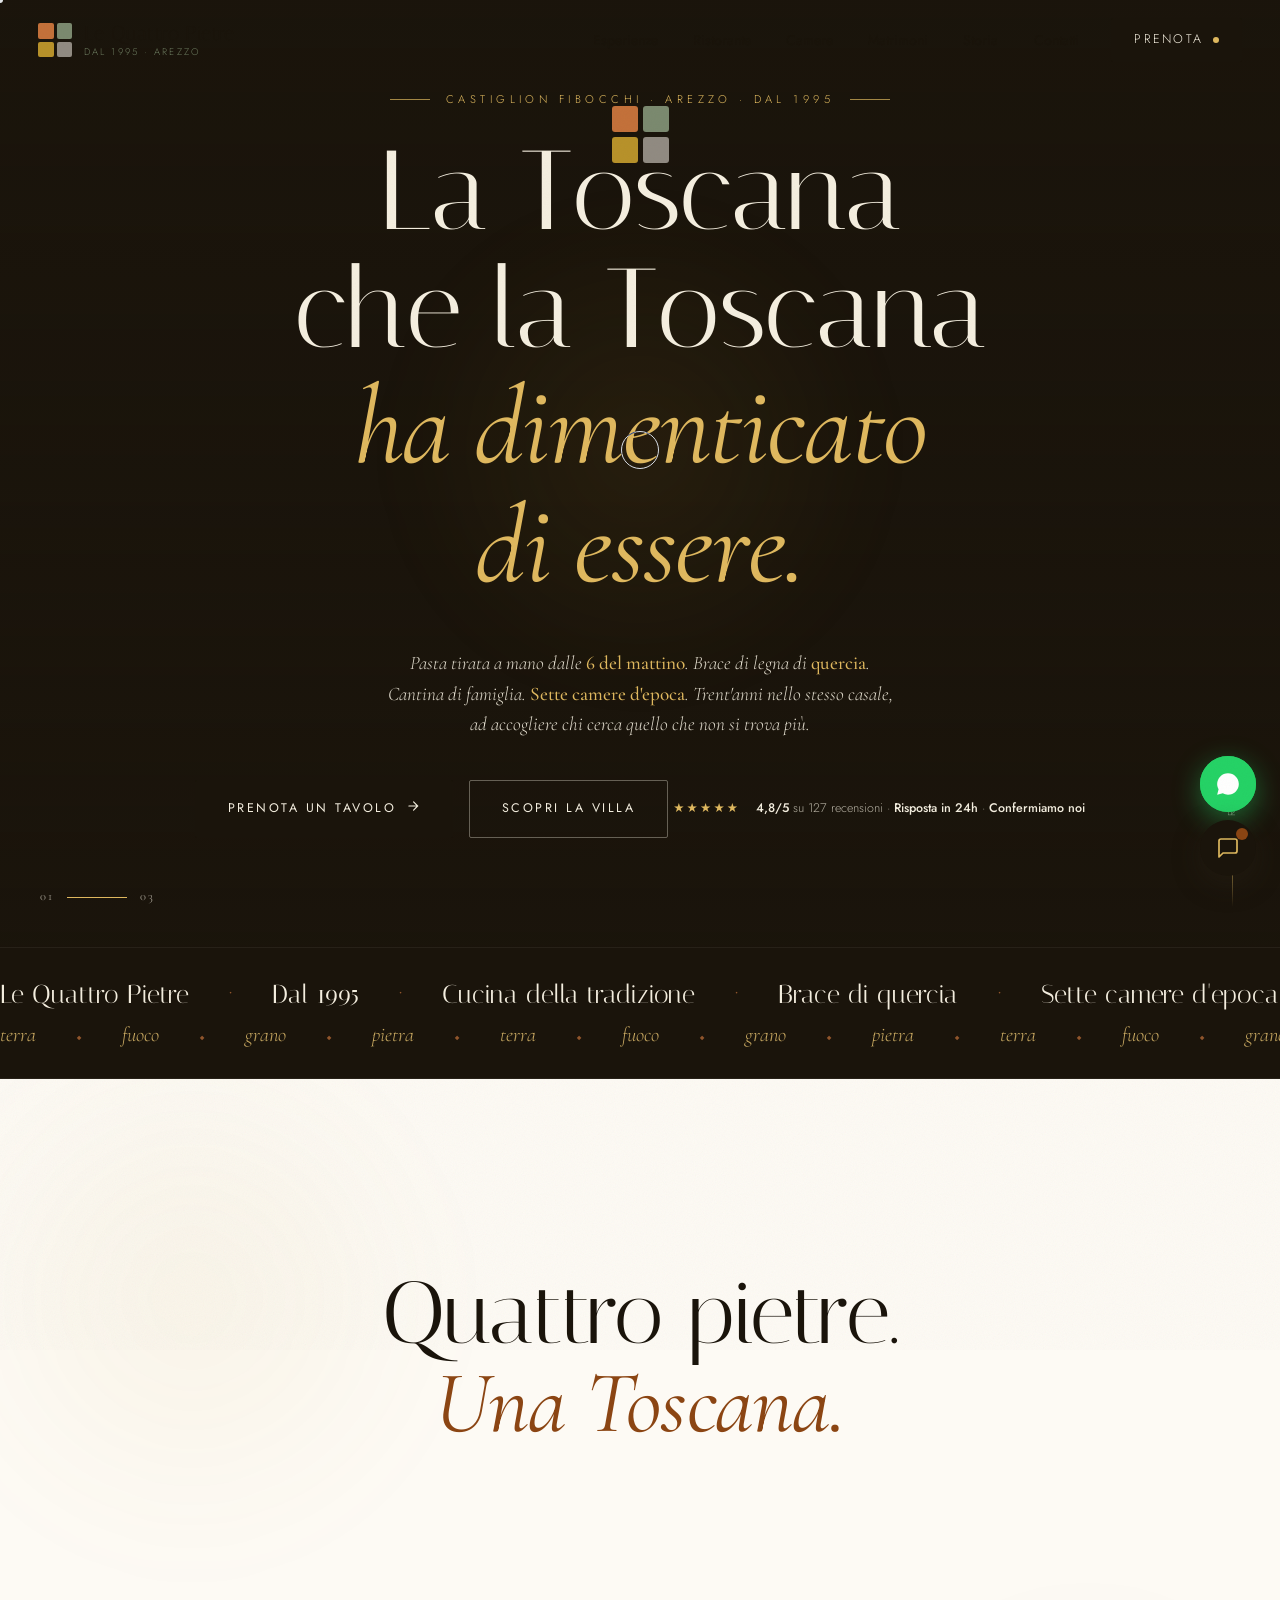
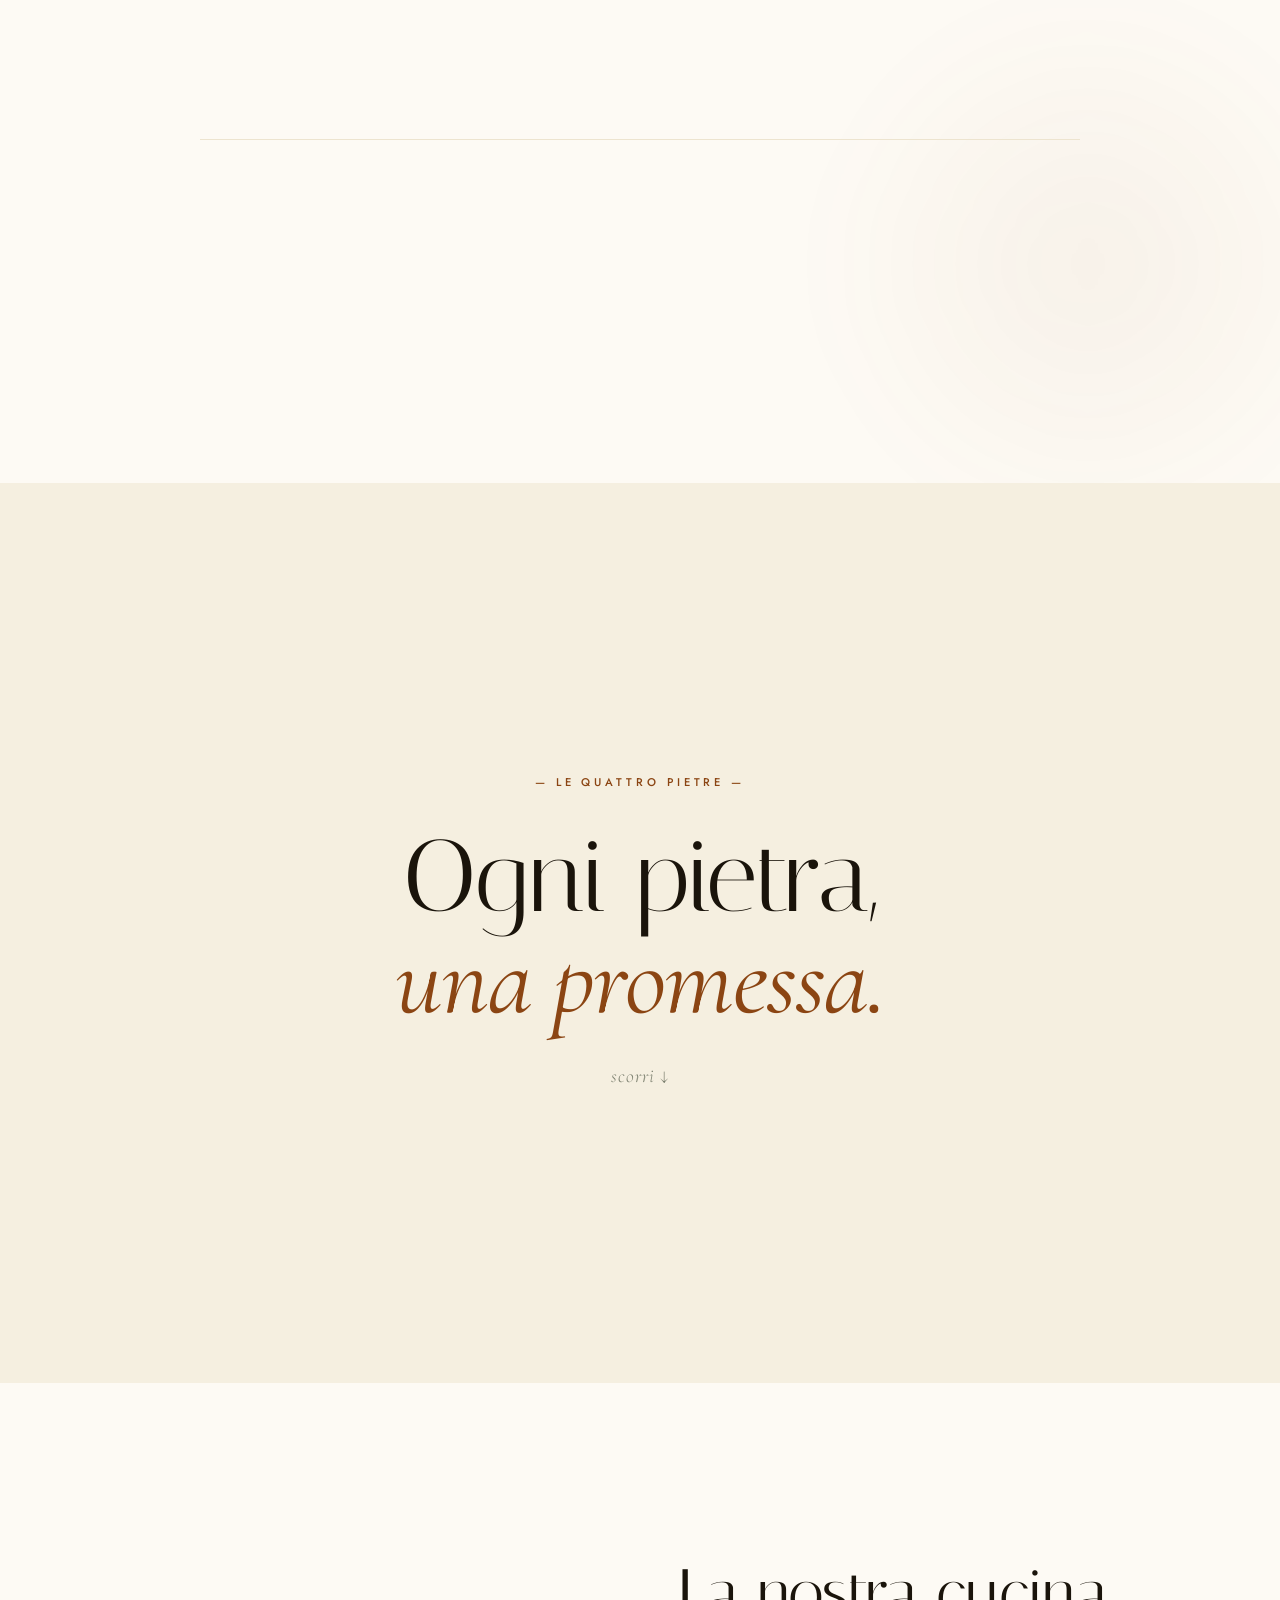
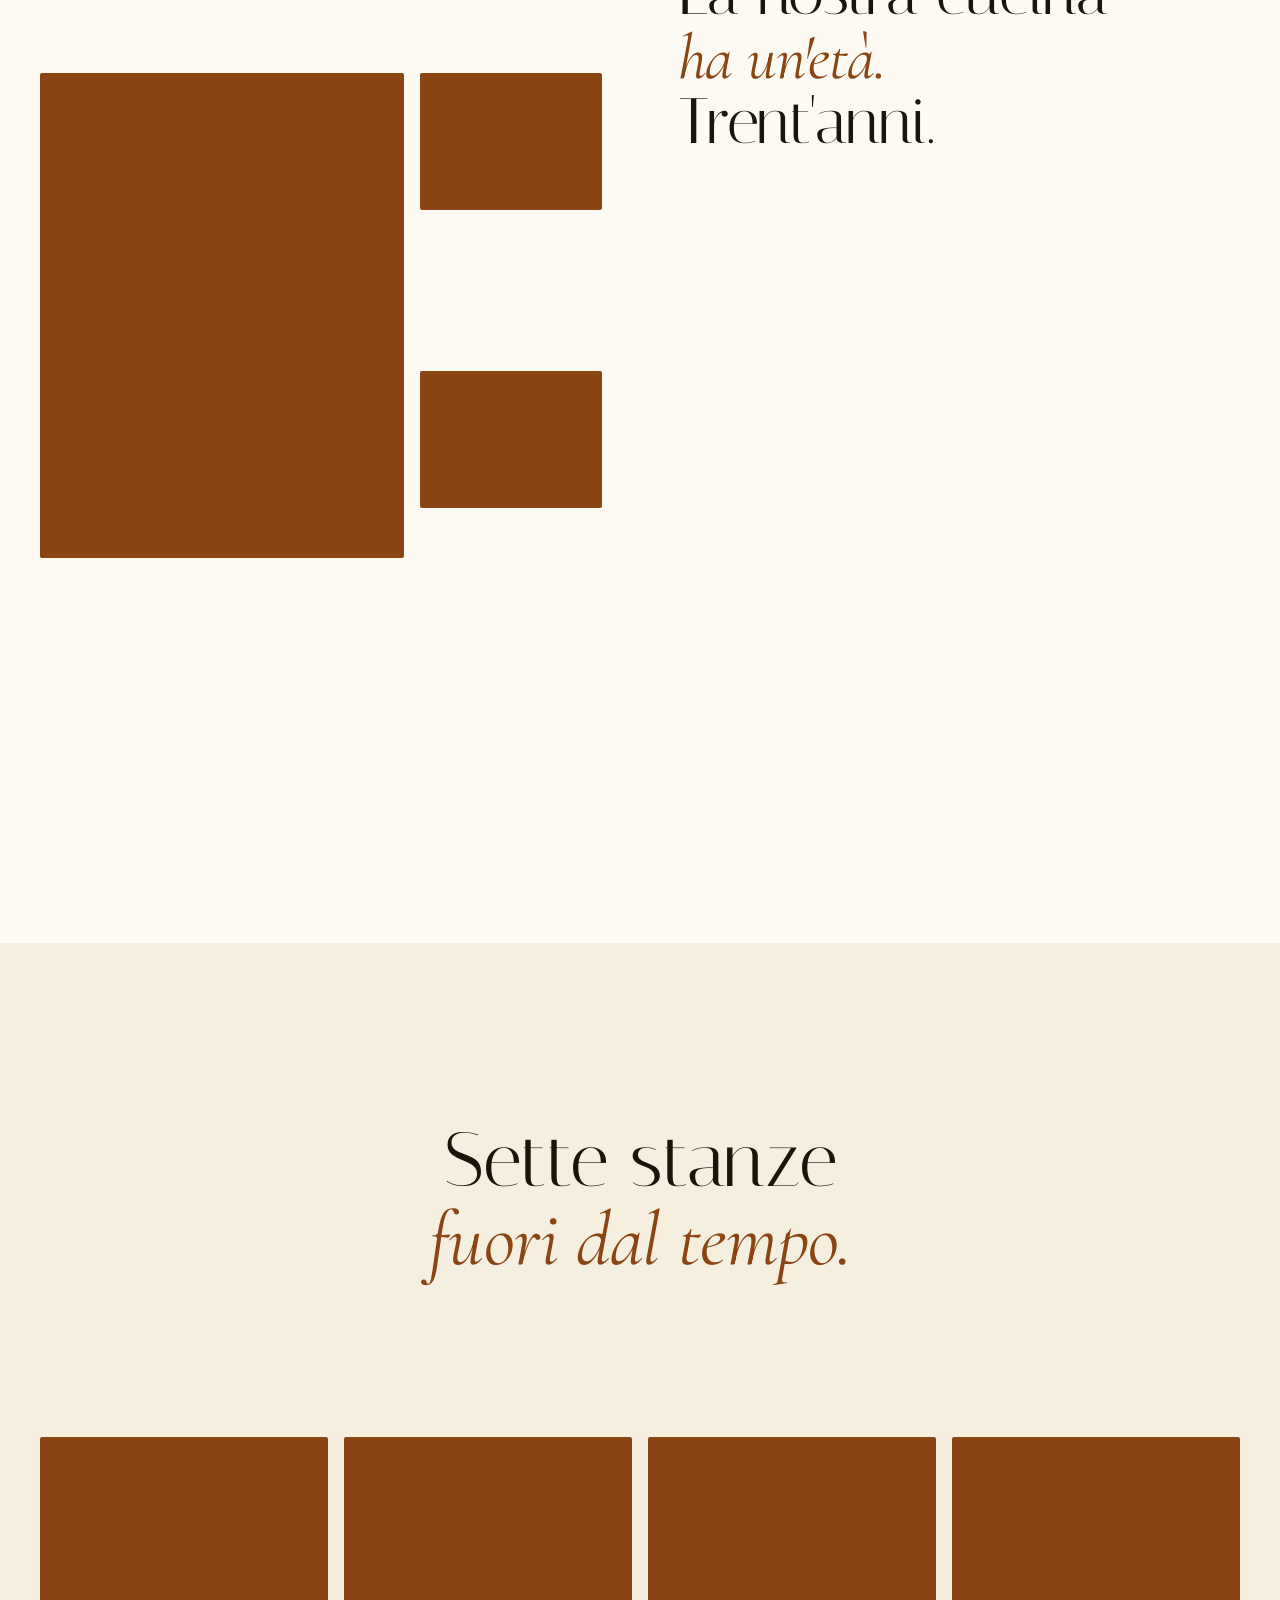
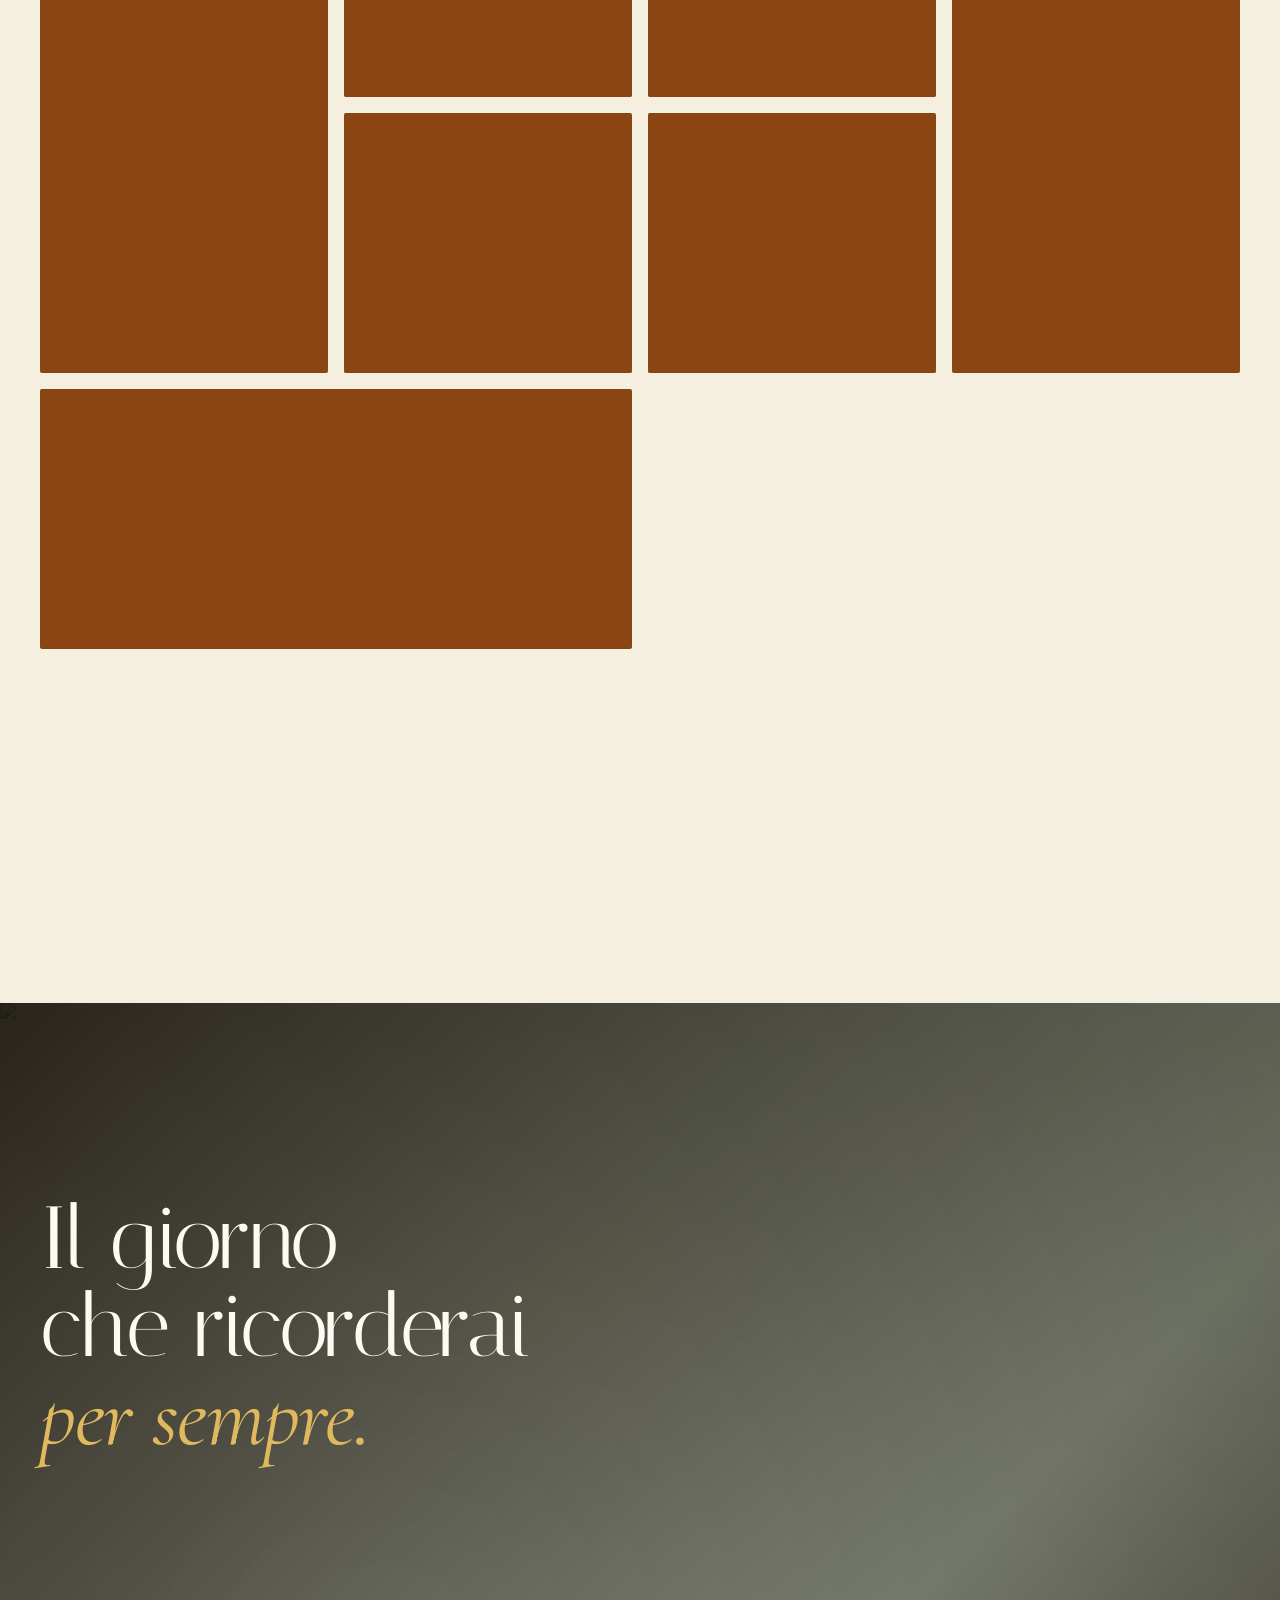
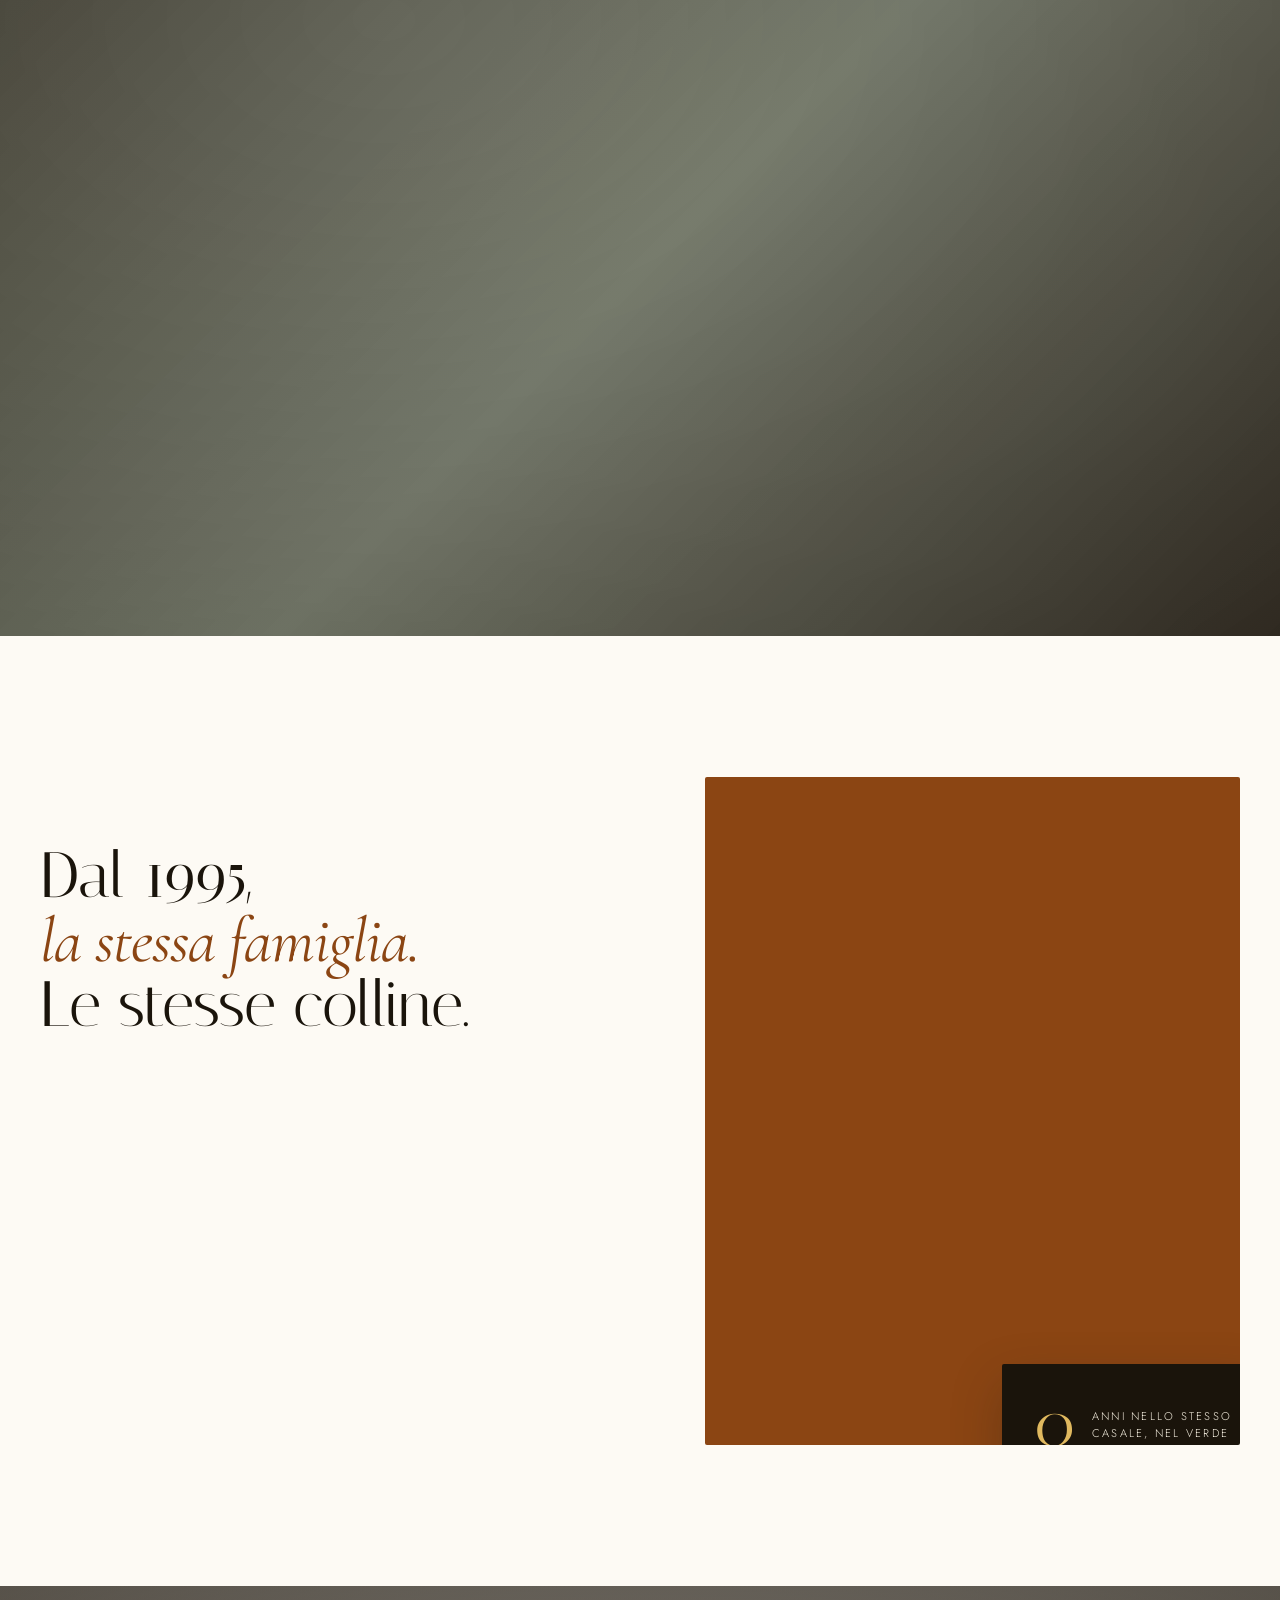
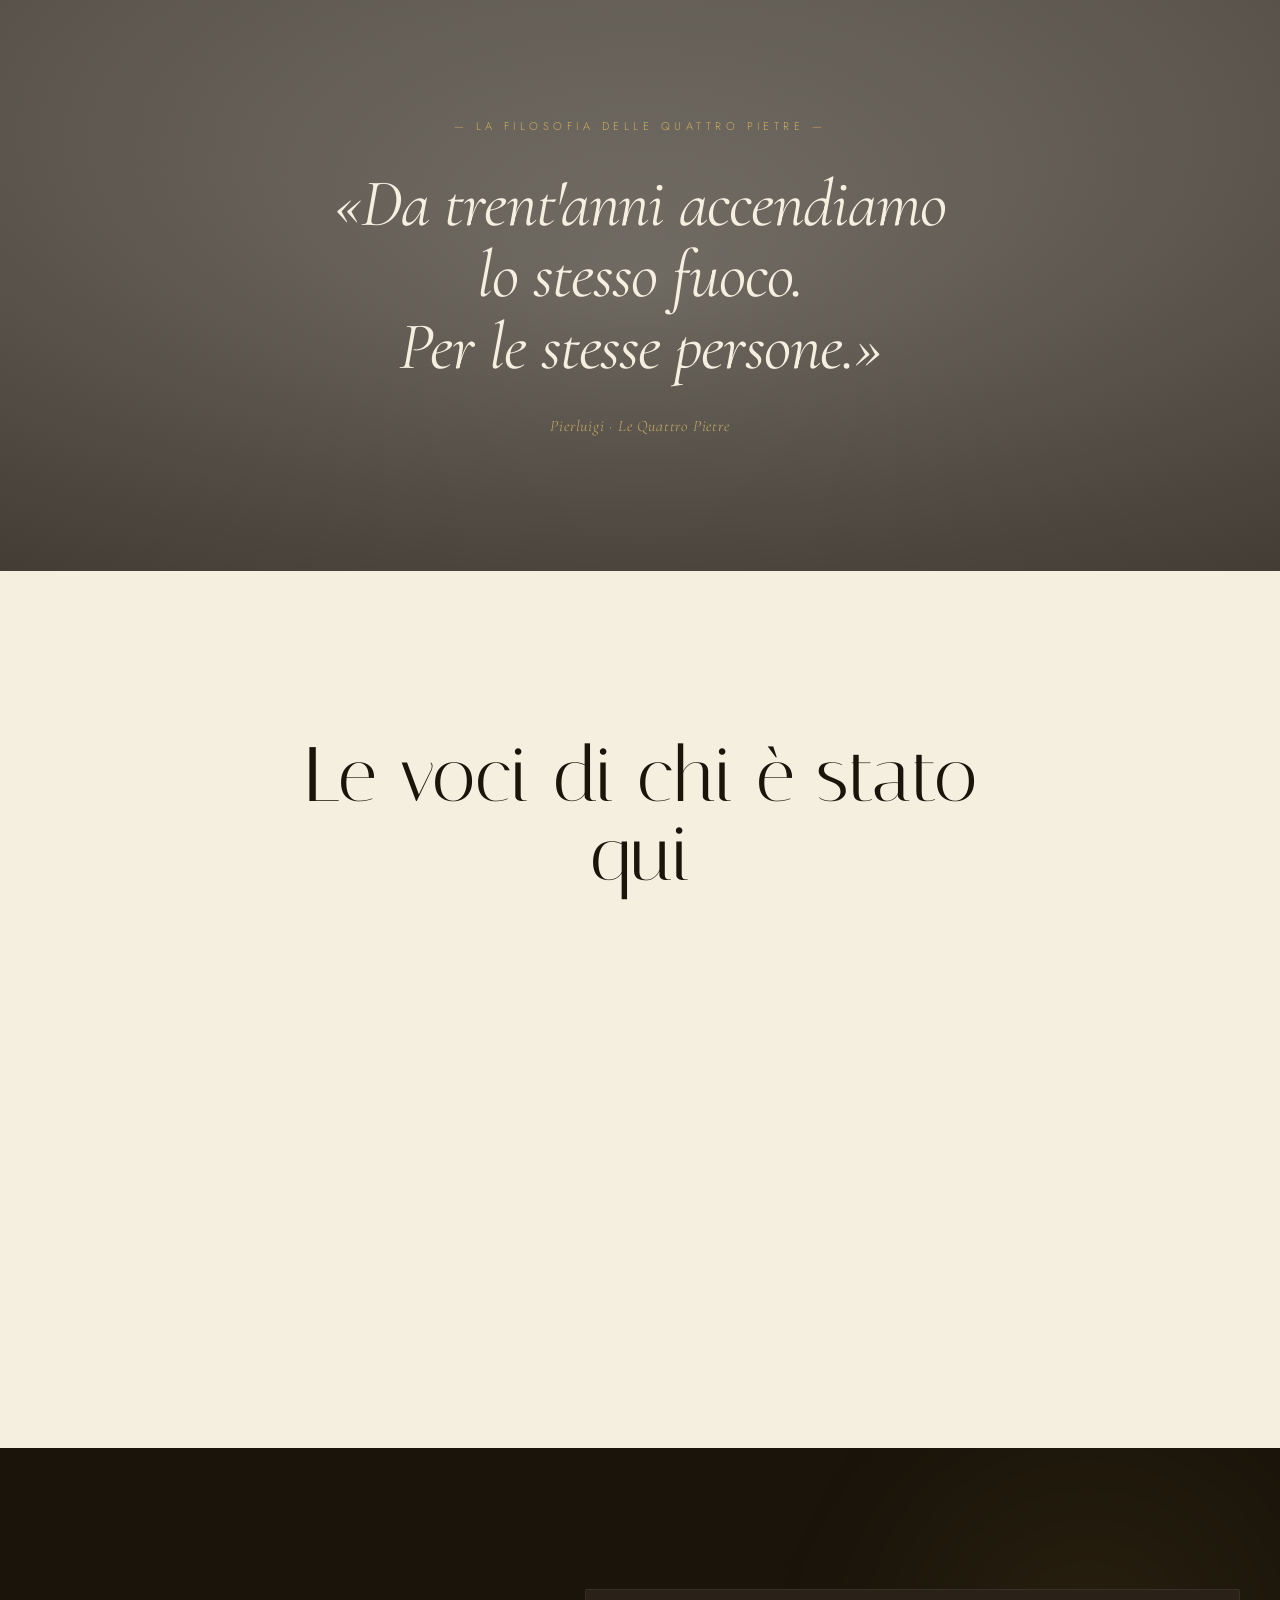
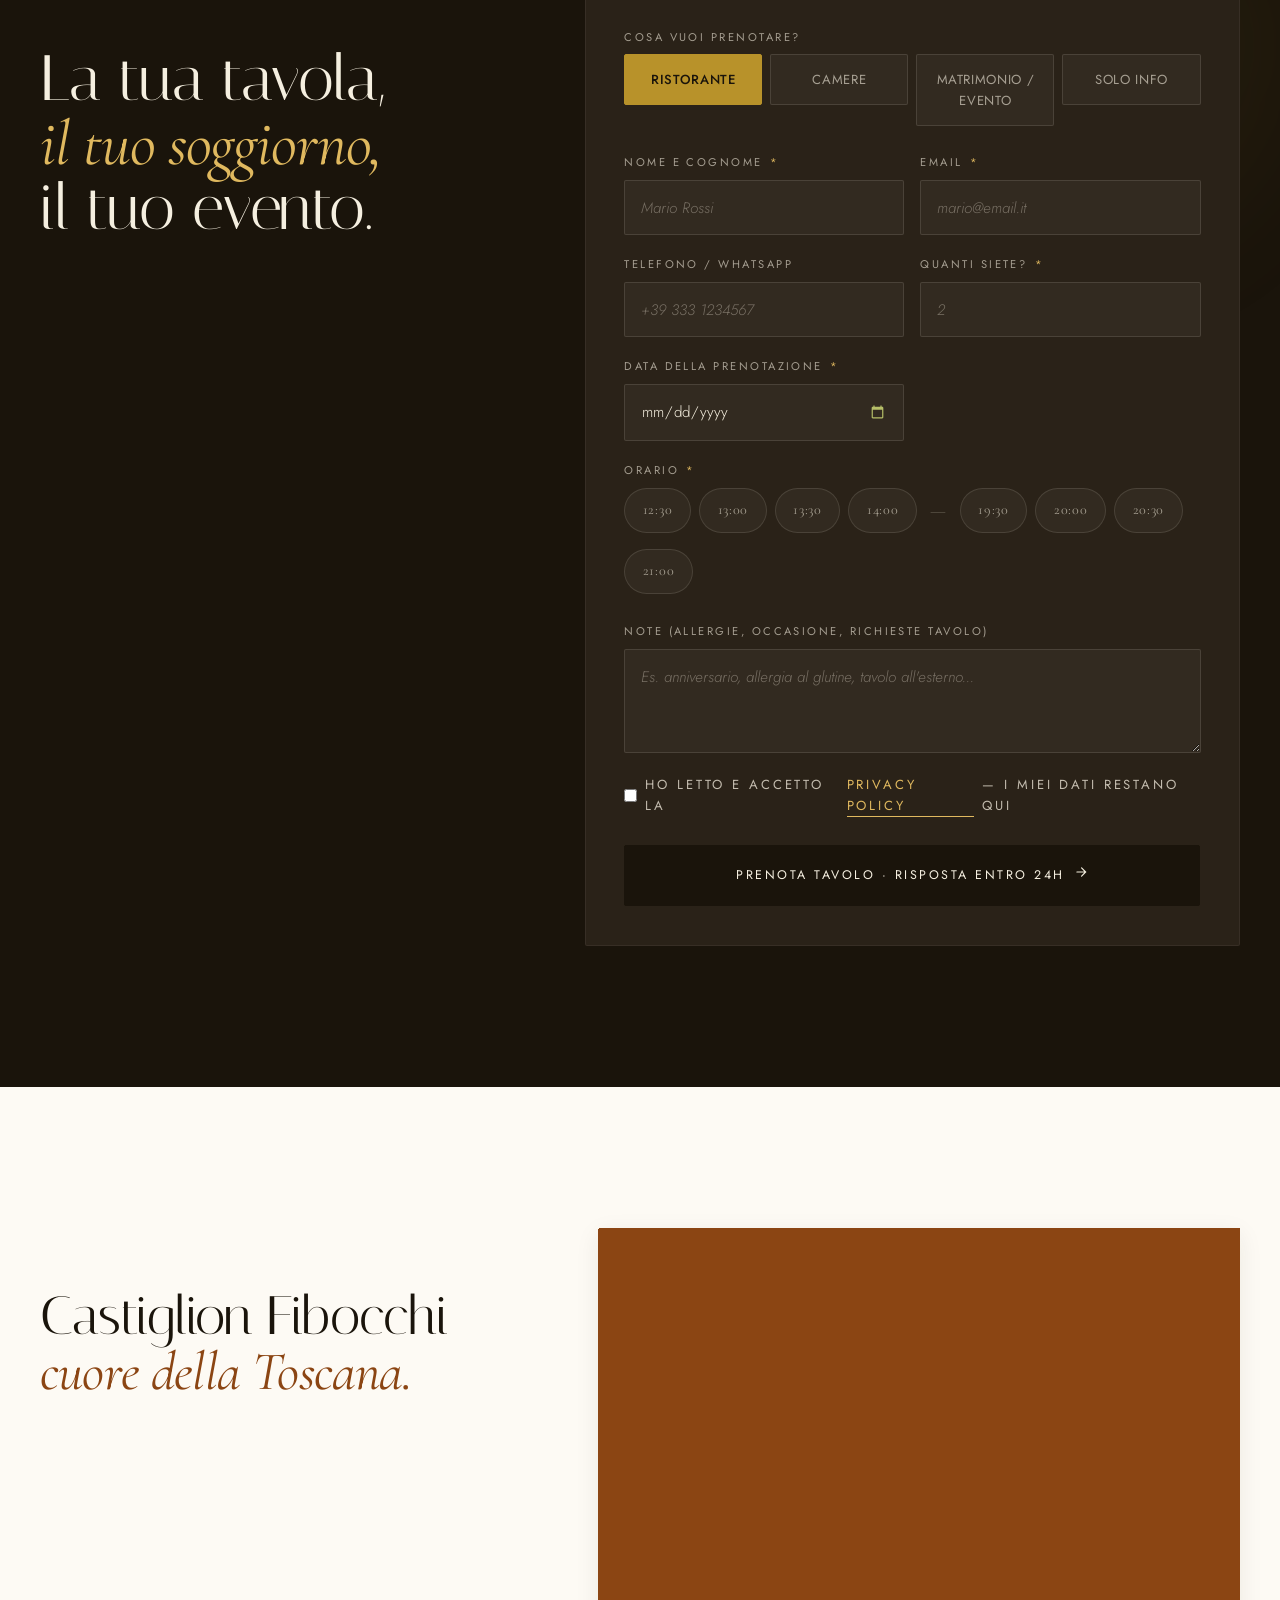
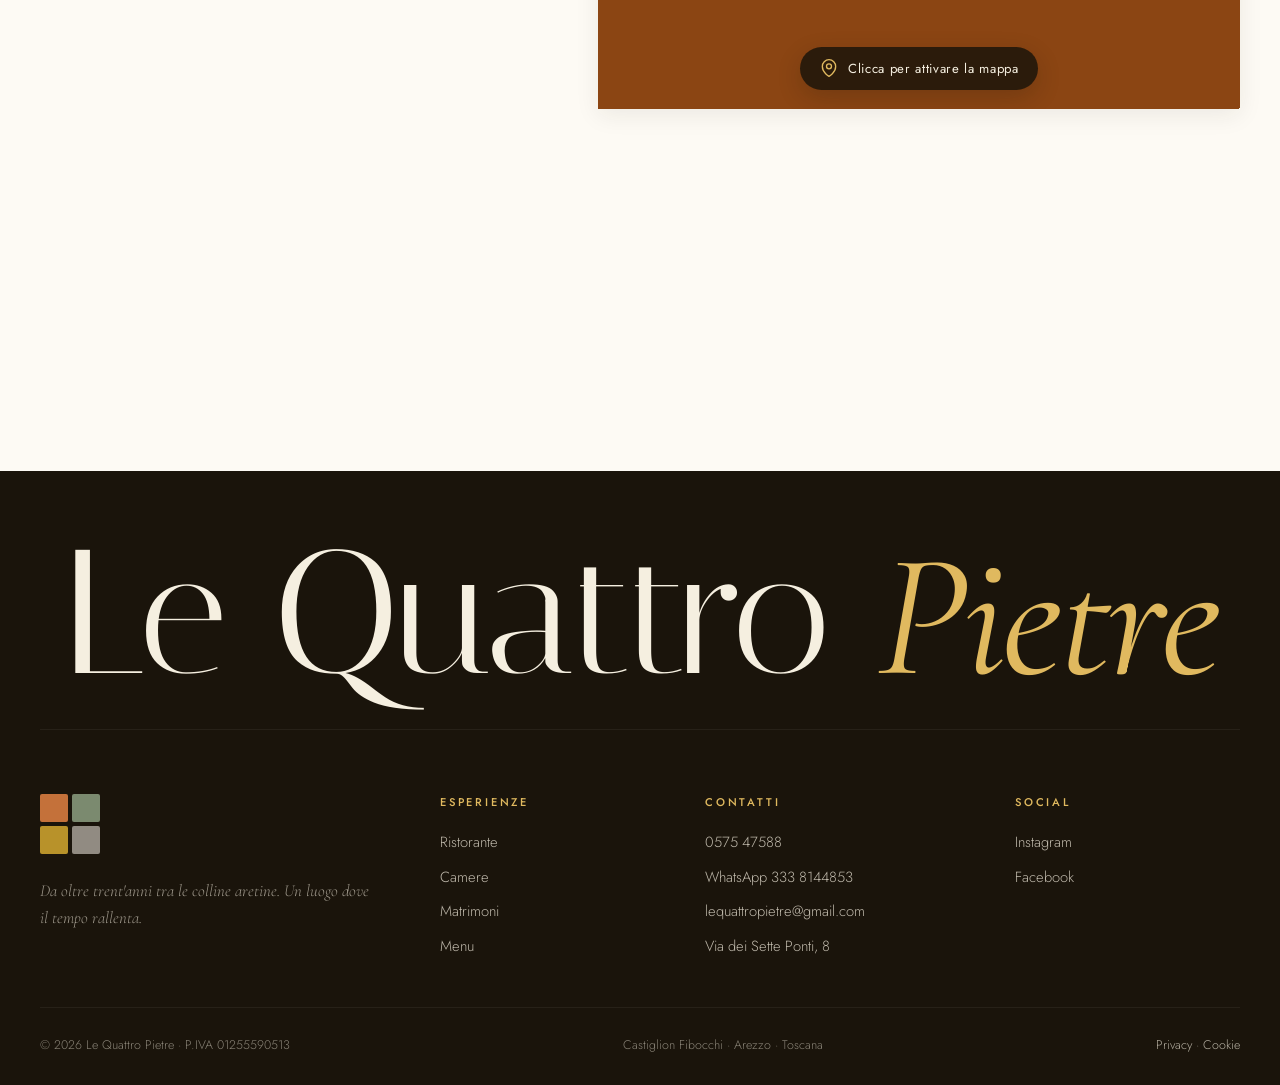
==== index.html @ b681f1c7 "fix(mobile): rework completo iPhone — wow factor + zero overflow PROBLEMI RISOLTI: - Tutti i font-si" ====
<!DOCTYPE html>
<html lang="it">
<head>
  <meta charset="UTF-8">
  <meta name="viewport" content="width=device-width, initial-scale=1.0, viewport-fit=cover">
  <meta name="theme-color" content="#1A140B">
  <meta name="apple-mobile-web-app-capable" content="yes">
  <meta name="apple-mobile-web-app-status-bar-style" content="black-translucent">

  <title>Le Quattro Pietre · La Toscana che la Toscana ha dimenticato di essere · Castiglion Fibocchi, Arezzo</title>
  <meta name="description" content="Pasta tirata a mano dalle 6 del mattino. Brace di legna di quercia. Cantina di famiglia. Sette camere d'epoca. Trent'anni nello stesso posto. Prenota il tuo tavolo, soggiorno o evento.">
  <meta name="keywords" content="ristorante toscana arezzo, agriturismo castiglion fibocchi, matrimoni toscana villa, cucina toscana autentica, scottiglia, chianina alla brace, le quattro pietre">
  <link rel="canonical" href="https://www.lequattropietre.it/">

  <meta property="og:type" content="restaurant">
  <meta property="og:title" content="Le Quattro Pietre — La Toscana vera, da 30 anni">
  <meta property="og:description" content="Ristorante, agriturismo e location matrimoni nelle colline di Arezzo. Cucina toscana lenta, sette camere d'epoca, eventi su misura.">
  <meta property="og:locale" content="it_IT">
  <meta property="og:url" content="https://www.lequattropietre.it/">

  <script type="application/ld+json">
  {
    "@context": "https://schema.org",
    "@type": "Restaurant",
    "name": "Le Quattro Pietre",
    "image": "https://www.lequattropietre.it/og.jpg",
    "address": {"@type":"PostalAddress","streetAddress":"Via Provinciale dei Sette Ponti, 8","addressLocality":"Castiglion Fibocchi","addressRegion":"AR","postalCode":"52029","addressCountry":"IT"},
    "telephone": "+39 0575 47588",
    "servesCuisine": "Toscana",
    "priceRange": "€€",
    "aggregateRating": {"@type":"AggregateRating","ratingValue":"4.8","reviewCount":"127"}
  }
  </script>

  <link rel="preconnect" href="https://fonts.googleapis.com">
  <link rel="preconnect" href="https://fonts.gstatic.com" crossorigin>
  <link href="https://fonts.googleapis.com/css2?family=Cormorant+Garamond:ital,wght@0,300;0,400;0,500;0,600;0,700;1,300;1,400;1,500&family=Italiana&family=Jost:wght@300;400;500;600&display=swap" rel="stylesheet">

  <link rel="stylesheet" href="style.css">

  <script src="https://cdn.jsdelivr.net/npm/gsap@3.12.5/dist/gsap.min.js"></script>
  <script src="https://cdn.jsdelivr.net/npm/gsap@3.12.5/dist/ScrollTrigger.min.js"></script>
  <script src="https://cdn.jsdelivr.net/npm/lenis@1.1.13/dist/lenis.min.js"></script>
</head>
<body>

  <!-- ═══════════════════════════════════════
       GRAIN NOISE + FLOATING LEAVES
       ═══════════════════════════════════════ -->
  <div class="grain" aria-hidden="true"></div>
  <div class="leaves" aria-hidden="true">
    <span class="leaf leaf-1"></span>
    <span class="leaf leaf-2"></span>
    <span class="leaf leaf-3"></span>
    <span class="leaf leaf-4"></span>
    <span class="leaf leaf-5"></span>
    <span class="leaf leaf-6"></span>
  </div>

  <!-- ═══════════════════════════════════════
       PRELOADER
       ═══════════════════════════════════════ -->
  <div id="preloader" class="preloader">
    <div class="pl-stage">
      <div class="pl-stones">
        <div class="pl-stone pl-stone-1"></div>
        <div class="pl-stone pl-stone-2"></div>
        <div class="pl-stone pl-stone-3"></div>
        <div class="pl-stone pl-stone-4"></div>
      </div>
      <div class="pl-text">
        <span class="pl-word">Le&nbsp;Quattro&nbsp;Pietre</span>
        <span class="pl-sub">Castiglion&nbsp;Fibocchi · Dal&nbsp;1995</span>
      </div>
      <div class="pl-counter"><span id="plCount">0</span><span class="pl-pct">%</span></div>
    </div>
    <div class="pl-curtain"></div>
  </div>

  <div class="cursor-dot" aria-hidden="true"></div>
  <div class="cursor-ring" aria-hidden="true"></div>
  <div class="scroll-progress" aria-hidden="true"></div>

  <!-- ═══════════════════════════════════════
       NAVBAR
       ═══════════════════════════════════════ -->
  <header class="nav" id="nav">
    <a href="#hero" class="nav-brand magnetic" aria-label="Le Quattro Pietre — home">
      <div class="brand-mark">
        <span></span><span></span><span></span><span></span>
      </div>
      <div class="brand-text">
        <span class="brand-name">Le Quattro Pietre</span>
        <span class="brand-sub">Dal 1995 · Arezzo</span>
      </div>
    </a>

    <nav class="nav-links" aria-label="Navigazione principale">
      <a href="#esperienze" data-nav-link>Esperienze</a>
      <a href="#ristorante" data-nav-link>Ristorante</a>
      <a href="#camere" data-nav-link>Camere</a>
      <a href="#eventi" data-nav-link>Matrimoni</a>
      <a href="#storia" data-nav-link>Storia</a>
      <a href="#contatti" data-nav-link>Contatti</a>
    </nav>

    <a href="#prenota" class="nav-cta magnetic">
      <span>Prenota</span>
      <em class="dot"></em>
    </a>

    <button class="nav-toggle" aria-label="Apri menu" aria-expanded="false">
      <span></span><span></span><span></span>
    </button>
  </header>

  <div class="mobile-drawer" id="mobileDrawer" aria-hidden="true">
    <a href="#esperienze">Esperienze</a>
    <a href="#ristorante">Ristorante</a>
    <a href="#camere">Camere</a>
    <a href="#eventi">Matrimoni</a>
    <a href="#storia">Storia</a>
    <a href="#contatti">Contatti</a>
    <a href="#prenota" class="drawer-cta">Prenota la tua esperienza</a>
  </div>

  <main>

  <!-- ═══════════════════════════════════════
       HERO — copy persuasivo (BIG IDEA + Meccanismo Unico)
       ═══════════════════════════════════════ -->
  <section id="hero" class="hero">
    <div class="hero-slides">
      <div class="hero-slide active">
        <img src="assets/photos/villa-facciata.jpg"
             onerror="this.onerror=null;this.src='https://images.unsplash.com/photo-1601758174039-bc12d96f7be1?w=1920&q=85'"
             alt="Facciata della villa Le Quattro Pietre" loading="eager">
      </div>
      <div class="hero-slide">
        <img src="assets/photos/villa-retro.jpg"
             onerror="this.onerror=null;this.src='https://images.unsplash.com/photo-1499678329028-101435549a4e?w=1920&q=85'"
             alt="Retro della villa con vasi terracotta" loading="lazy">
      </div>
      <div class="hero-slide">
        <img src="assets/photos/piscina-notte.jpg"
             onerror="this.onerror=null;this.src='https://images.unsplash.com/photo-1551734423-5a98ed79ca8d?w=1920&q=85'"
             alt="Piscina sotto il gazebo di notte" loading="lazy">
      </div>
      <div class="hero-veil"></div>
      <div class="hero-vignette"></div>
    </div>

    <div class="hero-mark">
      <div class="hero-stone-logo">
        <div></div><div></div><div></div><div></div>
      </div>
    </div>

    <div class="hero-content">
      <p class="hero-eyebrow" data-fade>
        <span class="line-left"></span>
        Castiglion Fibocchi · Arezzo · Dal 1995
        <span class="line-right"></span>
      </p>

      <h1 class="hero-title" data-split>
        <span class="line">La&nbsp;Toscana</span>
        <span class="line">che&nbsp;la&nbsp;Toscana</span>
        <span class="line italic">ha&nbsp;dimenticato</span>
        <span class="line italic">di&nbsp;essere.</span>
      </h1>

      <p class="hero-sub" data-fade>
        Pasta tirata a mano dalle <strong>6 del mattino</strong>. Brace di legna di <strong>quercia</strong>.<br>
        Cantina di famiglia. <strong>Sette camere d'epoca</strong>. Trent'anni nello stesso casale,<br>
        ad accogliere chi cerca quello che non si trova più.
      </p>

      <div class="hero-ctas" data-fade>
        <a href="#prenota" class="btn btn-primary magnetic">
          <span class="btn-label">Prenota un tavolo</span>
          <span class="btn-arrow">
            <svg width="14" height="14" viewBox="0 0 24 24" fill="none" stroke="currentColor" stroke-width="2" stroke-linecap="round"><path d="M5 12h14M13 5l7 7-7 7"/></svg>
          </span>
        </a>
        <a href="#esperienze" class="btn btn-ghost magnetic">
          <span class="btn-label">Scopri la villa</span>
        </a>
      </div>

      <p class="hero-trust" data-fade>
        <span class="hero-trust-stars">★★★★★</span>
        <span class="hero-trust-text"><strong>4,8/5</strong> su 127 recensioni · <strong>Risposta in 24h</strong> · <strong>Confermiamo noi</strong></span>
      </p>
    </div>

    <div class="hero-slide-meta" aria-hidden="true">
      <span id="slideIndex">01</span>
      <span class="slide-bar"><span id="slideBar"></span></span>
      <span>03</span>
    </div>

    <div class="hero-scroll-cue" aria-hidden="true">
      <span>scroll</span>
      <div class="line-vert"></div>
    </div>
  </section>

  <!-- ═══════════════════════════════════════
       MARQUEE DOUBLE
       ═══════════════════════════════════════ -->
  <section class="marquee-stack" aria-hidden="true">
    <div class="marquee-line">
      <div class="marquee-track">
        <span>Le Quattro Pietre</span><em>·</em><span>Dal 1995</span><em>·</em><span>Cucina della tradizione</span><em>·</em><span>Brace di quercia</span><em>·</em><span>Sette camere d'epoca</span><em>·</em><span>200 matrimoni celebrati</span><em>·</em><span>Le Quattro Pietre</span><em>·</em><span>Dal 1995</span><em>·</em><span>Cucina della tradizione</span><em>·</em><span>Brace di quercia</span><em>·</em><span>Sette camere d'epoca</span><em>·</em><span>200 matrimoni celebrati</span><em>·</em>
      </div>
    </div>
    <div class="marquee-line reverse">
      <div class="marquee-track">
        <span class="italic">terra</span><em>◆</em><span class="italic">fuoco</span><em>◆</em><span class="italic">grano</span><em>◆</em><span class="italic">pietra</span><em>◆</em><span class="italic">terra</span><em>◆</em><span class="italic">fuoco</span><em>◆</em><span class="italic">grano</span><em>◆</em><span class="italic">pietra</span><em>◆</em><span class="italic">terra</span><em>◆</em><span class="italic">fuoco</span><em>◆</em><span class="italic">grano</span><em>◆</em><span class="italic">pietra</span><em>◆</em>
      </div>
    </div>
  </section>

  <!-- ═══════════════════════════════════════
       INTRO — BAB framework (Before/After/Bridge)
       ═══════════════════════════════════════ -->
  <section class="intro" data-gradient-section>
    <div class="intro-wrap">
      <p class="kicker" data-fade>— La nostra filosofia —</p>
      <h2 class="intro-title" data-split>
        Quattro pietre.<br>
        <em>Una Toscana.</em>
      </h2>
      <p class="intro-body" data-fade>
        Trovare la Toscana vera, oggi, è difficile. Tra le trattorie turistiche
        e gli agriturismi-resort, i posti dove si mangia ancora <em>come si mangiava</em>
        sono pochi.
      </p>
      <p class="intro-body" data-fade>
        Le Quattro Pietre è uno di quelli. <strong>Da trent'anni nello stesso casale</strong>
        di Castiglion Fibocchi, la stessa famiglia, la stessa cucina, le stesse colline.
        Quattro elementi — <strong>terra, fuoco, grano, pietra</strong> — racchiudono
        ciò che facciamo e ciò che siamo.
      </p>

      <div class="counter-strip">
        <div class="counter-item" data-fade>
          <span class="counter-num" data-count="30">0</span><span class="counter-plus">+</span>
          <span class="counter-lbl">anni nello stesso casale</span>
        </div>
        <div class="counter-item" data-fade>
          <span class="counter-num" data-count="200">0</span><span class="counter-plus">+</span>
          <span class="counter-lbl">matrimoni celebrati</span>
        </div>
        <div class="counter-item" data-fade>
          <span class="counter-num" data-count="7">0</span>
          <span class="counter-lbl">camere d'epoca</span>
        </div>
        <div class="counter-item" data-fade>
          <span class="counter-num" data-count="0">0</span><span class="counter-plus">km</span>
          <span class="counter-lbl">filiera locale</span>
        </div>
      </div>
    </div>
  </section>

  <!-- ═══════════════════════════════════════
       ESPERIENZE — HORIZONTAL PINNED SCROLL
       (4 PIETRE = 4 MECCANISMI UNICI)
       ═══════════════════════════════════════ -->
  <section id="esperienze" class="esperienze-h">
    <div class="exp-h-track">
      <div class="exp-h-panel exp-h-intro">
        <p class="kicker">— Le quattro pietre —</p>
        <h2 class="exp-h-title">
          Ogni pietra,<br>
          <em>una promessa.</em>
        </h2>
        <p class="exp-h-sub">scorri ↓</p>
      </div>

      <article class="exp-h-panel exp-h-card" data-tone="terra">
        <div class="exp-h-photo">
          <img src="assets/photos/villa-facciata.jpg"
               onerror="this.onerror=null;this.src='https://images.unsplash.com/photo-1544025162-d76694265947?w=1400&q=85'"
               alt="Ristorante e brace" loading="lazy">
        </div>
        <div class="exp-h-body">
          <span class="exp-h-num">01 · Fuoco</span>
          <div class="exp-h-stone exp-h-stone-terra"></div>
          <h3>Brace di quercia.<br>Pasta tirata all'alba.</h3>
          <p>La pasta la facciamo noi, dalle 6 del mattino. La carne è Chianina IGP cotta sulla brace di legna di quercia. Il vino viene dai Colli Aretini. La <strong>scottiglia di carne mista</strong>, il nostro piatto da 30 anni, cuoce sei ore — come allora.</p>
          <a href="#ristorante" class="exp-h-link">A tavola <span>→</span></a>
        </div>
      </article>

      <article class="exp-h-panel exp-h-card" data-tone="oliva">
        <div class="exp-h-photo">
          <img src="assets/photos/villa-retro.jpg"
               onerror="this.onerror=null;this.src='https://images.unsplash.com/photo-1611892440504-42a792e24d32?w=1400&q=85'"
               alt="Esterno con vasi terracotta" loading="lazy">
        </div>
        <div class="exp-h-body">
          <span class="exp-h-num">02 · Grano</span>
          <div class="exp-h-stone exp-h-stone-oliva"></div>
          <h3>Sette camere.<br>Sette nomi.<br>Una sola anima.</h3>
          <p>Mobili d'epoca <em>veri</em>, non vintage da catalogo. Travi a vista di cinque secoli. Finestre che si aprono sulle vigne. Colazione contadina: pane nostro, marmellate di stagione, uova del podere.</p>
          <a href="#camere" class="exp-h-link">Le camere <span>→</span></a>
        </div>
      </article>

      <article class="exp-h-panel exp-h-card" data-tone="oro">
        <div class="exp-h-photo">
          <img src="assets/photos/matrimonio-tavolo-sposi.jpg"
               onerror="this.onerror=null;this.src='https://images.unsplash.com/photo-1519225421980-715cb0215aed?w=1400&q=85'"
               alt="Tavolo sposi allestito con fiori" loading="lazy">
        </div>
        <div class="exp-h-body">
          <span class="exp-h-num">03 · Oro</span>
          <div class="exp-h-stone exp-h-stone-oro"></div>
          <h3>200 matrimoni<br>in 30 anni.</h3>
          <p>Non abbiamo mai sbagliato un menu, mai mancato un orario, mai deluso una sposa. Salone interno per le sere, ampio giardino per i bianchi, terrazza per i brindisi. <strong>Un solo matrimonio per weekend.</strong> Sempre.</p>
          <a href="#eventi" class="exp-h-link">Organizza il tuo <span>→</span></a>
        </div>
      </article>

      <article class="exp-h-panel exp-h-card" data-tone="pietra">
        <div class="exp-h-photo">
          <img src="assets/photos/piscina-notte.jpg"
               onerror="this.onerror=null;this.src='https://images.unsplash.com/photo-1551734423-5a98ed79ca8d?w=1400&q=85'"
               alt="Piscina sotto gazebo di notte" loading="lazy">
        </div>
        <div class="exp-h-body">
          <span class="exp-h-num">04 · Pietra</span>
          <div class="exp-h-stone exp-h-stone-pietra"></div>
          <h3>Il tempo, qui,<br>è un'altra cosa.</h3>
          <p>Ulivi che hanno visto due guerre. Piscina sotto gli alberi. Vasi di terracotta scolpiti a mano. Un posto per non fare niente, e <em>farlo bene</em>. Inclusa nel soggiorno, libera per gli ospiti del ristorante d'estate.</p>
          <a href="#contatti" class="exp-h-link">Scopri il giardino <span>→</span></a>
        </div>
      </article>

      <div class="exp-h-panel exp-h-outro">
        <blockquote>
          <em>«Quattro pietre.<br>Una Toscana.»</em>
        </blockquote>
        <a href="#prenota" class="btn btn-primary magnetic">
          <span class="btn-label">Vieni a viverla</span>
          <span class="btn-arrow">
            <svg width="14" height="14" viewBox="0 0 24 24" fill="none" stroke="currentColor" stroke-width="2" stroke-linecap="round"><path d="M5 12h14M13 5l7 7-7 7"/></svg>
          </span>
        </a>
      </div>
    </div>
  </section>

  <!-- ═══════════════════════════════════════
       RISTORANTE — Meccanismo Unico + Pain/Solve
       ═══════════════════════════════════════ -->
  <section id="ristorante" class="ristorante">
    <div class="rist-split">
      <div class="rist-images">
        <div class="rist-img-main reveal-img">
          <img src="assets/photos/salone-eventi.jpg"
               onerror="this.onerror=null;this.src='https://images.unsplash.com/photo-1551183053-bf91798d9ef7?w=1200&q=85'"
               alt="Salone del ristorante apparecchiato" loading="lazy">
        </div>
        <div class="rist-img-sec reveal-img">
          <img src="assets/photos/piscina-notte.jpg"
               onerror="this.onerror=null;this.src='https://images.unsplash.com/photo-1600891964092-4316c288032e?w=900&q=85'"
               alt="Esterno notturno" loading="lazy">
        </div>
        <div class="rist-img-third reveal-img">
          <img src="assets/photos/villa-retro.jpg"
               onerror="this.onerror=null;this.src='https://images.unsplash.com/photo-1510812431401-41d2bd2722f3?w=900&q=85'"
               alt="Architettura della villa" loading="lazy">
        </div>
      </div>

      <div class="rist-content">
        <p class="kicker" data-fade>— Il ristorante —</p>
        <h2 data-split>La nostra cucina<br><em>ha un'età.</em><br>Trent'anni.</h2>
        <p class="rist-lead" data-fade>
          Non è marketing. È che il sugo della scottiglia cuoce nella stessa pentola
          <strong>dal '95</strong>. Le pappardelle le tira a mano nostra mamma, alle 6 del mattino.
          Il pane si fa due volte al giorno. Il vino arriva dalle nostre vigne sui Colli Aretini.
        </p>
        <p class="rist-quote" data-fade>
          <em>"Da noi non si mangia veloce. Da noi si mangia bene."</em>
        </p>
        <ul class="rist-feats" data-fade>
          <li><span class="feat-num">30+</span><span class="feat-lbl">anni di stessa cucina</span></li>
          <li><span class="feat-num">100%</span><span class="feat-lbl">fatto in casa, ogni giorno</span></li>
          <li><span class="feat-num">0 km</span><span class="feat-lbl">filiera Colli Aretini</span></li>
        </ul>
        <div class="rist-actions" data-fade>
          <a href="pages/menu.html" class="btn btn-primary magnetic" target="_blank">
            <span class="btn-label">Sfoglia il menu</span>
            <span class="btn-arrow"><svg width="14" height="14" viewBox="0 0 24 24" fill="none" stroke="currentColor" stroke-width="2" stroke-linecap="round"><path d="M5 12h14M13 5l7 7-7 7"/></svg></span>
          </a>
          <a href="#prenota" class="btn btn-outline magnetic">
            <span class="btn-label">Prenota un tavolo</span>
          </a>
        </div>

        <div class="rist-hours" data-fade>
          <strong>Orari · Mer–Dom</strong>
          <span>Pranzo · 12:30 — 14:30</span>
          <span>Cena · 19:30 — 22:00</span>
          <span class="closed">Lunedì e Martedì chiusi (su prenotazione per eventi)</span>
        </div>
      </div>
    </div>
  </section>

  <!-- ═══════════════════════════════════════
       CAMERE — Meccanismo Unico (7 stanze, 7 nomi)
       ═══════════════════════════════════════ -->
  <section id="camere" class="camere">
    <div class="section-head">
      <p class="kicker" data-fade>— L'agriturismo —</p>
      <h2 class="section-title" data-split>Sette stanze<br><em>fuori dal tempo.</em></h2>
      <p class="section-sub" data-fade>
        Dormirai in una camera che ha una storia, non un design.<br>
        Mobili d'epoca veri, lino, vista sulle colline. Sveglia con il canto del gallo.
      </p>
    </div>

    <div class="cam-gallery">
      <a class="cam-tile cam-tile-lg reveal-img lightbox-link" data-tone="terra" href="assets/photos/villa-facciata.jpg" onerror="this.href='https://images.unsplash.com/photo-1611892440504-42a792e24d32?w=1600&q=90'">
        <img src="assets/photos/villa-facciata.jpg"
             onerror="this.onerror=null;this.src='https://images.unsplash.com/photo-1611892440504-42a792e24d32?w=1200&q=85'"
             alt="Camera Terra" loading="lazy">
        <div class="cam-caption">
          <span class="cam-num">01</span>
          <div><strong>Terra</strong><em>matrimoniale · vista colline</em></div>
        </div>
      </a>
      <a class="cam-tile reveal-img lightbox-link" data-tone="oliva" href="https://images.unsplash.com/photo-1505693416388-ac5ce068fe85?w=1600&q=90">
        <img src="https://images.unsplash.com/photo-1505693416388-ac5ce068fe85?w=900&q=85" alt="Camera Oliva" loading="lazy">
        <div class="cam-caption"><span class="cam-num">02</span><div><strong>Oliva</strong><em>doppia · giardino</em></div></div>
      </a>
      <a class="cam-tile reveal-img lightbox-link" data-tone="oro" href="https://images.unsplash.com/photo-1566073771259-6a8506099945?w=1600&q=90">
        <img src="https://images.unsplash.com/photo-1566073771259-6a8506099945?w=900&q=85" alt="Camera Oro" loading="lazy">
        <div class="cam-caption"><span class="cam-num">03</span><div><strong>Oro</strong><em>singola · letto in ferro</em></div></div>
      </a>
      <a class="cam-tile cam-tile-lg reveal-img lightbox-link" data-tone="pietra" href="assets/photos/villa-retro.jpg">
        <img src="assets/photos/villa-retro.jpg"
             onerror="this.onerror=null;this.src='https://images.unsplash.com/photo-1582719478250-c89cae4dc85b?w=1200&q=85'"
             alt="Camera Pietra" loading="lazy">
        <div class="cam-caption"><span class="cam-num">04</span><div><strong>Pietra</strong><em>suite · camino · 30m²</em></div></div>
      </a>
      <a class="cam-tile reveal-img lightbox-link" data-tone="terra" href="https://images.unsplash.com/photo-1631049307264-da0ec9d70304?w=1600&q=90">
        <img src="https://images.unsplash.com/photo-1631049307264-da0ec9d70304?w=900&q=85" alt="Camera Grano" loading="lazy">
        <div class="cam-caption"><span class="cam-num">05</span><div><strong>Grano</strong><em>tripla · familiare</em></div></div>
      </a>
      <a class="cam-tile reveal-img lightbox-link" data-tone="oliva" href="https://images.unsplash.com/photo-1591088398332-8a7791972843?w=1600&q=90">
        <img src="https://images.unsplash.com/photo-1591088398332-8a7791972843?w=900&q=85" alt="Camera Salvia" loading="lazy">
        <div class="cam-caption"><span class="cam-num">06</span><div><strong>Salvia</strong><em>doppia · balcone</em></div></div>
      </a>
      <a class="cam-tile cam-tile-wide reveal-img lightbox-link" data-tone="oro" href="https://images.unsplash.com/photo-1540518614846-7eded433c457?w=1600&q=90">
        <img src="https://images.unsplash.com/photo-1540518614846-7eded433c457?w=1400&q=85" alt="Camera Fuoco" loading="lazy">
        <div class="cam-caption"><span class="cam-num">07</span><div><strong>Fuoco</strong><em>matrimoniale · vista piscina · favorita degli sposi</em></div></div>
      </a>
    </div>

    <div class="camere-cta">
      <p data-fade><em>"Tre notti in camera Pietra, colazioni infinite, passeggiate fra gli ulivi. Torneremo, è una promessa."</em><br><strong>— Anne & Pieter, Olanda</strong></p>
      <a href="#prenota" class="btn btn-primary magnetic" data-fade>
        <span class="btn-label">Verifica disponibilità</span>
        <span class="btn-arrow"><svg width="14" height="14" viewBox="0 0 24 24" fill="none" stroke="currentColor" stroke-width="2" stroke-linecap="round"><path d="M5 12h14M13 5l7 7-7 7"/></svg></span>
      </a>
    </div>
  </section>

  <!-- ═══════════════════════════════════════
       EVENTI — Big Idea matrimoni con OFFERTA
       ═══════════════════════════════════════ -->
  <section id="eventi" class="eventi">
    <div class="eventi-bg">
      <img src="assets/photos/matrimonio-tavolo-sposi.jpg"
           onerror="this.onerror=null;this.src='https://images.unsplash.com/photo-1519225421980-715cb0215aed?w=1920&q=85'"
           alt="Tavolo sposi allestito per matrimonio">
      <div class="eventi-veil"></div>
    </div>
    <div class="eventi-content">
      <p class="kicker" data-fade>— Matrimoni & Cerimonie —</p>
      <h2 data-split>Il giorno<br>che ricorderai<br><em>per sempre.</em></h2>
      <p class="eventi-lead" data-fade>
        Quel matrimonio che dura tre giorni e poi tutti se ne ricordano.
        <br><br>
        <strong>Trent'anni di matrimoni</strong>, comunioni, cresime, eventi aziendali.
        Salone interno per le sere, ampio giardino per i bianchi, terrazza per i brindisi.
        Tutto in un'unica villa, con la cucina che già conosci.
      </p>

      <div class="eventi-includes" data-fade>
        <h3>Tutto compreso, niente sorprese:</h3>
        <ul class="eventi-list">
          <li>✓ Cucina interna · pasta fatta a mano, brace, dolce della sposa</li>
          <li>✓ Salone climatizzato · 80 coperti seduti</li>
          <li>✓ Giardino con piscina · per aperitivo e foto</li>
          <li>✓ Cantina propria di Colli Aretini</li>
          <li>✓ Wedding planner inclusa nei nostri 30 anni di esperienza</li>
          <li>✓ <strong>Un solo evento per weekend</strong>. La villa è tutta tua.</li>
        </ul>
      </div>

      <div class="eventi-cta-row" data-fade>
        <a href="#prenota" class="btn btn-primary btn-light magnetic">
          <span class="btn-label">Richiedi sopralluogo gratuito</span>
          <span class="btn-arrow"><svg width="14" height="14" viewBox="0 0 24 24" fill="none" stroke="currentColor" stroke-width="2" stroke-linecap="round"><path d="M5 12h14M13 5l7 7-7 7"/></svg></span>
        </a>
        <a href="https://wa.me/393338144853?text=Ciao%21%20Vorrei%20info%20su%20un%20matrimonio%20alle%20Quattro%20Pietre" class="btn btn-ghost magnetic" target="_blank" rel="noopener">
          <span class="btn-label">Scrivici su WhatsApp</span>
        </a>
      </div>

      <p class="eventi-urgency" data-fade>
        <strong>Date 2026 in chiusura.</strong> Tipicamente i sabati di maggio, giugno e settembre si esauriscono entro febbraio.
      </p>
    </div>
  </section>

  <!-- ═══════════════════════════════════════
       STORIA — Brand storytelling
       ═══════════════════════════════════════ -->
  <section id="storia" class="storia">
    <div class="storia-wrap">
      <div class="storia-text">
        <p class="kicker" data-fade>— La nostra storia —</p>
        <h2 data-split>Dal 1995,<br><em>la stessa famiglia.</em><br>Le stesse colline.</h2>
        <p data-fade>
          Le Quattro Pietre nasce nel 1995 da una famiglia che ha scelto la lentezza.
          Quando tutti aprivano ristoranti veloci e turistici, noi abbiamo deciso
          di fare il contrario: una cucina che richiede tempo, una villa che ha tempo,
          una famiglia che dà tempo agli ospiti.
        </p>
        <p data-fade>
          Le quattro pietre sono i quattro elementi della nostra terra:
          <em>terra, fuoco, grano, pietra</em>. Tutto ciò che serve per vivere bene,
          da queste parti. Tutto ciò che noi sappiamo fare meglio.
        </p>
        <blockquote data-fade>
          «Un luogo dove il tempo rallenta.»
          <cite>— quello che ci dicono i nostri ospiti, da trent'anni</cite>
        </blockquote>
      </div>
      <div class="storia-image reveal-img">
        <img src="assets/photos/villa-facciata.jpg"
             onerror="this.onerror=null;this.src='https://images.unsplash.com/photo-1464278533981-50106e6176b1?w=1200&q=85'"
             alt="La villa Le Quattro Pietre" loading="lazy">
        <div class="storia-badge">
          <span class="badge-num" data-count="30">0</span>
          <span class="badge-lbl">anni nello stesso<br>casale, nel verde</span>
        </div>
      </div>
    </div>
  </section>

  <!-- ═══════════════════════════════════════
       CINEMATIC BREAK — quote + foto full-bleed
       (pattern: Acreage Farming · MotionSites)
       ═══════════════════════════════════════ -->
  <section class="cinema-break" aria-hidden="true">
    <div class="cinema-bg">
      <img src="assets/photos/piscina-notte.jpg"
           onerror="this.onerror=null;this.src='https://images.unsplash.com/photo-1499678329028-101435549a4e?w=1920&q=85'"
           alt="">
      <div class="cinema-veil"></div>
    </div>
    <div class="cinema-content">
      <p class="cinema-eyebrow">— La filosofia delle quattro pietre —</p>
      <blockquote class="cinema-quote">
        <em>«Da trent'anni accendiamo<br>lo stesso fuoco.<br>Per le stesse persone.»</em>
      </blockquote>
      <p class="cinema-attribution">Pierluigi · Le Quattro Pietre</p>
    </div>
  </section>

  <!-- ═══════════════════════════════════════
       TESTIMONIANZE — prova sociale (Elementi di Prova)
       ═══════════════════════════════════════ -->
  <section class="testimonianze">
    <div class="section-head">
      <p class="kicker" data-fade>— Dicono di noi —</p>
      <h2 class="section-title" data-split>Le voci di chi è stato qui</h2>
      <p class="section-sub" data-fade>
        <strong>4,8/5</strong> su 127 recensioni · TripAdvisor · Google Maps · Booking
      </p>
    </div>
    <div class="test-grid">
      <blockquote class="test-card" data-fade>
        <div class="test-stars">★★★★★</div>
        <p>«La scottiglia è una delle cose più buone che abbiamo mai mangiato. E il posto sembra fermo a settant'anni fa, nel senso più bello del termine. Torneremo a settembre.»</p>
        <footer><strong>Lorenzo & Chiara</strong><em>Firenze · cena del sabato</em></footer>
      </blockquote>
      <blockquote class="test-card" data-fade>
        <div class="test-stars">★★★★★</div>
        <p>«Ci siamo sposati qui. Tutto perfetto: la cucina, il giardino, la gentilezza. È stata la giornata della nostra vita. Pierluigi e la sua famiglia hanno fatto miracoli.»</p>
        <footer><strong>Marta & Giulio</strong><em>Arezzo · matrimonio 90 invitati</em></footer>
      </blockquote>
      <blockquote class="test-card" data-fade>
        <div class="test-stars">★★★★★</div>
        <p>«Tre notti in camera Pietra, colazioni infinite, passeggiate fra gli ulivi. La piscina sotto le stelle, il vino della casa. Un posto che ti cambia il modo di pensare alle vacanze.»</p>
        <footer><strong>Anne & Pieter</strong><em>Olanda · 3 notti agriturismo</em></footer>
      </blockquote>
    </div>
  </section>

  <!-- ═══════════════════════════════════════
       PRENOTA — OFFERTA IRRESISTIBILE
       (USP + Garanzia + CTA + Trust)
       ═══════════════════════════════════════ -->
  <section id="prenota" class="prenota">
    <div class="prenota-wrap">
      <div class="prenota-side">
        <p class="kicker" data-fade>— Prenota —</p>
        <h2 data-split>La tua tavola,<br><em>il tuo soggiorno,</em><br>il tuo evento.</h2>
        <p data-fade>
          <strong>Risposta entro 24 ore.</strong> Riceviamo personalmente ogni richiesta,
          non un call center. Per emergenze, WhatsApp diretto al titolare.
        </p>

        <ul class="prenota-promise" data-fade>
          <li>✓ <strong>Conferma in giornata</strong> via email o WhatsApp</li>
          <li>✓ <strong>Nessun acconto</strong> per ristorante (solo eventi su preventivo)</li>
          <li>✓ <strong>Cancellazione gratuita</strong> fino a 24h prima</li>
          <li>✓ <strong>Privacy garantita</strong> — i tuoi dati non vanno a terzi</li>
        </ul>

        <div class="prenota-contacts">
          <a href="tel:+390575475788" class="prenota-contact magnetic" data-fade>
            <span class="pc-ico">
              <svg width="18" height="18" viewBox="0 0 24 24" fill="none" stroke="currentColor" stroke-width="1.6" stroke-linecap="round" stroke-linejoin="round"><path d="M22 16.92v3a2 2 0 0 1-2.18 2 19.79 19.79 0 0 1-8.63-3.07 19.5 19.5 0 0 1-6-6 19.79 19.79 0 0 1-3.07-8.67A2 2 0 0 1 4.11 2h3a2 2 0 0 1 2 1.72 12.84 12.84 0 0 0 .7 2.81 2 2 0 0 1-.45 2.11L8.09 9.91a16 16 0 0 0 6 6l1.27-1.27a2 2 0 0 1 2.11-.45 12.84 12.84 0 0 0 2.81.7A2 2 0 0 1 22 16.92Z"/></svg>
            </span>
            <span><strong>0575 47588</strong><em>chiama il ristorante · Mer–Dom</em></span>
          </a>
          <a href="https://wa.me/393338144853?text=Ciao%21%20Vorrei%20informazioni%20su%20Le%20Quattro%20Pietre" class="prenota-contact magnetic" target="_blank" rel="noopener" data-fade>
            <span class="pc-ico pc-ico-wa">
              <svg width="18" height="18" viewBox="0 0 24 24" fill="currentColor"><path d="M17.5 14.4c-.3-.1-1.7-.8-2-.9-.3-.1-.5-.1-.7.2-.2.3-.8.9-.9 1.1-.2.2-.3.2-.6.1-.3-.2-1.2-.4-2.3-1.4-.9-.8-1.4-1.7-1.6-2-.2-.3 0-.5.1-.6.1-.1.3-.3.4-.5.1-.2.2-.3.3-.5.1-.2 0-.4 0-.5l-.9-2.2c-.2-.5-.5-.5-.7-.5h-.6c-.2 0-.5.1-.8.4-.3.3-1 1-1 2.4 0 1.4 1 2.8 1.2 3 .1.2 2 3.1 4.9 4.3.7.3 1.2.5 1.6.6.7.2 1.3.2 1.8.1.5-.1 1.7-.7 2-1.4.2-.7.2-1.2.2-1.4-.1-.1-.3-.2-.6-.3zM12 2C6.5 2 2 6.5 2 12c0 1.8.5 3.5 1.3 4.9L2 22l5.2-1.4c1.4.8 3 1.3 4.8 1.3 5.5 0 10-4.5 10-10S17.5 2 12 2z"/></svg>
            </span>
            <span><strong>333 8144853</strong><em>WhatsApp del titolare</em></span>
          </a>
          <a href="mailto:lequattropietre@gmail.com" class="prenota-contact magnetic" data-fade>
            <span class="pc-ico">
              <svg width="18" height="18" viewBox="0 0 24 24" fill="none" stroke="currentColor" stroke-width="1.6" stroke-linecap="round" stroke-linejoin="round"><rect x="2" y="4" width="20" height="16" rx="2"/><path d="m22 7-10 5L2 7"/></svg>
            </span>
            <span><strong>lequattropietre@gmail.com</strong><em>per preventivi articolati</em></span>
          </a>
        </div>
      </div>

      <form class="prenota-form" id="prenotaForm" novalidate>
        <div class="form-grid">
          <div class="field full">
            <label>Cosa vuoi prenotare?</label>
            <div class="choice-grid">
              <label class="choice"><input type="radio" name="tipo" value="ristorante" checked><span>Ristorante</span></label>
              <label class="choice"><input type="radio" name="tipo" value="camere"><span>Camere</span></label>
              <label class="choice"><input type="radio" name="tipo" value="evento"><span>Matrimonio / Evento</span></label>
              <label class="choice"><input type="radio" name="tipo" value="info"><span>Solo info</span></label>
            </div>
          </div>

          <!-- Sempre visibili -->
          <div class="field"><label for="nome">Nome e cognome <span class="req">*</span></label><input type="text" id="nome" name="nome" placeholder="Mario Rossi" required autocomplete="name"></div>
          <div class="field"><label for="email">Email <span class="req">*</span></label><input type="email" id="email" name="email" placeholder="mario@email.it" required autocomplete="email"></div>
          <div class="field"><label for="tel">Telefono / WhatsApp</label><input type="tel" id="tel" name="tel" placeholder="+39 333 1234567" autocomplete="tel"></div>

          <!-- ▼ Campi RISTORANTE -->
          <div class="field" data-show-when="ristorante">
            <label for="ospiti-rist">Quanti siete? <span class="req">*</span></label>
            <input type="number" id="ospiti-rist" name="ospiti" min="1" max="40" placeholder="2">
          </div>
          <div class="field" data-show-when="ristorante">
            <label for="data-rist">Data della prenotazione <span class="req">*</span></label>
            <input type="date" id="data-rist" name="data">
          </div>
          <div class="field full" data-show-when="ristorante">
            <label for="ora">Orario <span class="req">*</span></label>
            <div class="ora-pills">
              <label class="ora-pill"><input type="radio" name="ora" value="12:30"><span>12:30</span></label>
              <label class="ora-pill"><input type="radio" name="ora" value="13:00"><span>13:00</span></label>
              <label class="ora-pill"><input type="radio" name="ora" value="13:30"><span>13:30</span></label>
              <label class="ora-pill"><input type="radio" name="ora" value="14:00"><span>14:00</span></label>
              <label class="ora-pill divider"><span>—</span></label>
              <label class="ora-pill"><input type="radio" name="ora" value="19:30"><span>19:30</span></label>
              <label class="ora-pill"><input type="radio" name="ora" value="20:00"><span>20:00</span></label>
              <label class="ora-pill"><input type="radio" name="ora" value="20:30"><span>20:30</span></label>
              <label class="ora-pill"><input type="radio" name="ora" value="21:00"><span>21:00</span></label>
            </div>
          </div>

          <!-- ▼ Campi CAMERE -->
          <div class="field" data-show-when="camere">
            <label for="checkin">Check-in <span class="req">*</span></label>
            <input type="date" id="checkin" name="checkin">
          </div>
          <div class="field" data-show-when="camere">
            <label for="checkout">Check-out <span class="req">*</span></label>
            <input type="date" id="checkout" name="checkout">
          </div>
          <div class="field" data-show-when="camere">
            <label for="ospiti-cam">Numero ospiti</label>
            <input type="number" id="ospiti-cam" name="ospiti_camere" min="1" max="14" placeholder="2 adulti">
          </div>
          <div class="field" data-show-when="camere">
            <label for="camera-pref">Camera preferita</label>
            <select id="camera-pref" name="camera_preferita">
              <option value="">— Nessuna preferenza —</option>
              <option value="terra">01 · Terra (matrimoniale)</option>
              <option value="oliva">02 · Oliva (doppia)</option>
              <option value="oro">03 · Oro (singola)</option>
              <option value="pietra">04 · Pietra (suite)</option>
              <option value="grano">05 · Grano (tripla)</option>
              <option value="salvia">06 · Salvia (doppia)</option>
              <option value="fuoco">07 · Fuoco (matrimoniale)</option>
            </select>
          </div>

          <!-- ▼ Campi EVENTO -->
          <div class="field" data-show-when="evento">
            <label for="tipo-evento">Tipo di evento <span class="req">*</span></label>
            <select id="tipo-evento" name="tipo_evento">
              <option value="">— Scegli —</option>
              <option value="matrimonio">Matrimonio</option>
              <option value="comunione">Comunione</option>
              <option value="cresima">Cresima</option>
              <option value="battesimo">Battesimo</option>
              <option value="anniversario">Anniversario</option>
              <option value="compleanno">Compleanno importante</option>
              <option value="aziendale">Evento aziendale</option>
              <option value="altro">Altro</option>
            </select>
          </div>
          <div class="field" data-show-when="evento">
            <label for="data-evento">Data desiderata (anche orientativa)</label>
            <input type="date" id="data-evento" name="data_evento">
          </div>
          <div class="field" data-show-when="evento">
            <label for="invitati">Numero invitati</label>
            <input type="number" id="invitati" name="invitati" min="2" max="200" placeholder="80">
          </div>
          <div class="field" data-show-when="evento">
            <label for="momento">Momento della giornata</label>
            <select id="momento" name="momento">
              <option value="">— Indifferente —</option>
              <option value="pranzo">Pranzo</option>
              <option value="cena">Cena</option>
              <option value="aperitivo">Aperitivo cocktail</option>
              <option value="full-day">Tutto il giorno</option>
            </select>
          </div>

          <!-- ▼ Campi INFO -->
          <div class="field full" data-show-when="info">
            <label for="argomento">Su cosa vuoi informazioni?</label>
            <select id="argomento" name="argomento">
              <option value="">— Scegli —</option>
              <option value="menu">Menu del ristorante</option>
              <option value="camere">Camere e tariffe</option>
              <option value="eventi">Pacchetti eventi</option>
              <option value="orari">Orari e giorni di apertura</option>
              <option value="altro">Altro</option>
            </select>
          </div>

          <!-- Note + privacy + submit (sempre visibili) -->
          <div class="field full">
            <label for="note" id="note-label">Note (allergie, occasione, richieste speciali)</label>
            <textarea id="note" name="note" rows="3" placeholder="Es. anniversario, allergia al glutine, tavolo all'esterno, sposa che adora le ortensie..."></textarea>
          </div>
          <div class="field full check">
            <label><input type="checkbox" required> Ho letto e accetto la <a href="pages/privacy.html" target="_blank" class="link-under">Privacy Policy</a> — i miei dati restano qui</label>
          </div>
          <div class="field full">
            <button type="submit" class="btn btn-primary btn-block magnetic">
              <span class="btn-label" id="submit-label">Invia richiesta · risposta entro 24h</span>
              <span class="btn-arrow"><svg width="14" height="14" viewBox="0 0 24 24" fill="none" stroke="currentColor" stroke-width="2" stroke-linecap="round"><path d="M5 12h14M13 5l7 7-7 7"/></svg></span>
            </button>
          </div>
        </div>

        <div class="form-success" id="formSuccess" hidden>
          <strong>Grazie. Richiesta ricevuta.</strong>
          Ti rispondiamo personalmente entro 24 ore al recapito indicato.
          Per qualsiasi urgenza, scrivici su WhatsApp al <a href="https://wa.me/393338144853">333 8144853</a>.
        </div>
      </form>
    </div>
  </section>

  <!-- ═══════════════════════════════════════
       CONTATTI
       ═══════════════════════════════════════ -->
  <section id="contatti" class="contatti">
    <div class="contatti-grid">
      <div class="contatti-info">
        <p class="kicker" data-fade>— Dove siamo —</p>
        <h2 data-split>Castiglion Fibocchi<br><em>cuore della Toscana.</em></h2>
        <p data-fade>
          A <strong>15 minuti da Arezzo</strong>, 45 da Firenze, 1 ora da Siena.
          Immersi tra ulivi e vigneti dei Colli Aretini. Parcheggio gratuito,
          accesso facile in auto. Aeroporto di Firenze a 1h15.
        </p>

        <div class="contatti-card" data-fade>
          <div class="cc-row"><span class="cc-lbl">Indirizzo</span><span class="cc-val">Via Provinciale dei Sette Ponti, 8<br>52029 Castiglion Fibocchi (AR)</span></div>
          <div class="cc-row"><span class="cc-lbl">Telefono</span><span class="cc-val"><a href="tel:+390575475788">0575 47588</a> · <a href="tel:+393338144853">333 8144853</a></span></div>
          <div class="cc-row"><span class="cc-lbl">Email</span><span class="cc-val"><a href="mailto:lequattropietre@gmail.com">lequattropietre@gmail.com</a></span></div>
          <div class="cc-row"><span class="cc-lbl">Orari</span><span class="cc-val">Mer–Dom · 12:30—14:30 · 19:30—22:00<br><em class="muted">Lunedì e Martedì chiusi (solo eventi)</em></span></div>
          <div class="cc-row"><span class="cc-lbl">Social</span><span class="cc-val"><a href="https://www.instagram.com/le4pietre/" target="_blank" rel="noopener">@le4pietre</a> · <a href="https://www.facebook.com/le4pietre/" target="_blank" rel="noopener">Facebook</a></span></div>
        </div>

        <a href="https://www.google.com/maps/dir/?api=1&destination=Le+Quattro+Pietre+Castiglion+Fibocchi" target="_blank" rel="noopener" class="btn btn-outline magnetic" data-fade>
          <span class="btn-label">Indicazioni stradali</span>
          <span class="btn-arrow"><svg width="14" height="14" viewBox="0 0 24 24" fill="none" stroke="currentColor" stroke-width="2" stroke-linecap="round"><path d="M5 12h14M13 5l7 7-7 7"/></svg></span>
        </a>
      </div>

      <div class="contatti-map reveal-img" id="contattiMap">
        <iframe src="https://www.google.com/maps?q=Castiglion+Fibocchi+Via+Provinciale+dei+Sette+Ponti+8&output=embed" loading="lazy" referrerpolicy="no-referrer-when-downgrade" allowfullscreen title="Mappa Le Quattro Pietre" tabindex="-1"></iframe>
        <button class="map-overlay" id="mapOverlay" type="button" aria-label="Clicca per attivare la mappa interattiva">
          <span class="map-overlay-hint">
            <svg width="20" height="20" viewBox="0 0 24 24" fill="none" stroke="currentColor" stroke-width="1.6" stroke-linecap="round" stroke-linejoin="round"><path d="M12 22s-8-4.5-8-11.8A8 8 0 0 1 12 2a8 8 0 0 1 8 8.2c0 7.3-8 11.8-8 11.8z"/><circle cx="12" cy="10" r="3"/></svg>
            <span>Clicca per attivare la mappa</span>
          </span>
        </button>
      </div>
    </div>
  </section>

  </main>

  <footer class="footer">
    <div class="footer-grand">
      <h2 class="footer-grand-text" data-split>Le&nbsp;Quattro&nbsp;<em>Pietre</em></h2>
    </div>
    <div class="footer-grid">
      <div class="footer-brand">
        <div class="brand-mark big"><span></span><span></span><span></span><span></span></div>
        <p>Da oltre trent'anni tra le colline aretine. Un luogo dove il tempo rallenta.</p>
      </div>
      <div class="footer-col">
        <strong>Esperienze</strong>
        <a href="#ristorante">Ristorante</a>
        <a href="#camere">Camere</a>
        <a href="#eventi">Matrimoni</a>
        <a href="pages/menu.html" target="_blank">Menu</a>
      </div>
      <div class="footer-col">
        <strong>Contatti</strong>
        <a href="tel:+390575475788">0575 47588</a>
        <a href="https://wa.me/393338144853" target="_blank" rel="noopener">WhatsApp 333 8144853</a>
        <a href="mailto:lequattropietre@gmail.com">lequattropietre@gmail.com</a>
        <a href="https://maps.google.com/?q=Castiglion+Fibocchi" target="_blank" rel="noopener">Via dei Sette Ponti, 8</a>
      </div>
      <div class="footer-col">
        <strong>Social</strong>
        <a href="https://www.instagram.com/le4pietre/" target="_blank" rel="noopener">Instagram</a>
        <a href="https://www.facebook.com/le4pietre/" target="_blank" rel="noopener">Facebook</a>
      </div>
    </div>
    <div class="footer-bottom">
      <span>© <span id="year"></span> Le Quattro Pietre · P.IVA 01255590513</span>
      <span>Castiglion Fibocchi · Arezzo · Toscana</span>
      <span><a href="#">Privacy</a> · <a href="#">Cookie</a></span>
    </div>
  </footer>

  <a class="wa-fab magnetic" href="https://wa.me/393338144853?text=Ciao%21%20Vorrei%20informazioni%20su%20Le%20Quattro%20Pietre" target="_blank" rel="noopener" aria-label="Scrivici su WhatsApp">
    <svg width="26" height="26" viewBox="0 0 24 24" fill="currentColor"><path d="M17.5 14.4c-.3-.1-1.7-.8-2-.9-.3-.1-.5-.1-.7.2-.2.3-.8.9-.9 1.1-.2.2-.3.2-.6.1-.3-.2-1.2-.4-2.3-1.4-.9-.8-1.4-1.7-1.6-2-.2-.3 0-.5.1-.6.1-.1.3-.3.4-.5.1-.2.2-.3.3-.5.1-.2 0-.4 0-.5l-.9-2.2c-.2-.5-.5-.5-.7-.5h-.6c-.2 0-.5.1-.8.4-.3.3-1 1-1 2.4 0 1.4 1 2.8 1.2 3 .1.2 2 3.1 4.9 4.3.7.3 1.2.5 1.6.6.7.2 1.3.2 1.8.1.5-.1 1.7-.7 2-1.4.2-.7.2-1.2.2-1.4-.1-.1-.3-.2-.6-.3zM12 2C6.5 2 2 6.5 2 12c0 1.8.5 3.5 1.3 4.9L2 22l5.2-1.4c1.4.8 3 1.3 4.8 1.3 5.5 0 10-4.5 10-10S17.5 2 12 2z"/></svg>
  </a>

  <button class="chat-fab magnetic" id="chatFab" aria-label="Apri assistente Le Quattro Pietre">
    <svg width="24" height="24" viewBox="0 0 24 24" fill="none" stroke="currentColor" stroke-width="1.7" stroke-linecap="round" stroke-linejoin="round"><path d="M21 15a2 2 0 0 1-2 2H7l-4 4V5a2 2 0 0 1 2-2h14a2 2 0 0 1 2 2z"/></svg>
    <span class="chat-fab-pulse"></span>
  </button>

  <aside class="chat-panel" id="chatPanel" aria-hidden="true">
    <header class="chat-head">
      <div class="chat-avatar"><span></span><span></span><span></span><span></span></div>
      <div><strong>Pietra</strong><em>assistente Le Quattro Pietre</em></div>
      <button class="chat-close" id="chatClose" aria-label="Chiudi chat">×</button>
    </header>
    <div class="chat-body" id="chatBody">
      <div class="chat-msg chat-bot">Ciao! Sono <strong>Pietra</strong>, l'assistente del ristorante e agriturismo. Posso aiutarti con prenotazioni, menu, camere, matrimoni, o darti indicazioni. Cosa ti serve?</div>
      <div class="chat-quick">
        <button data-q="Vorrei prenotare un tavolo">Prenota tavolo</button>
        <button data-q="Disponibilità camere">Camere libere</button>
        <button data-q="Matrimoni 2026">Matrimoni</button>
        <button data-q="Orari">Orari</button>
      </div>
    </div>
    <form class="chat-input" id="chatForm">
      <input type="text" id="chatText" placeholder="Scrivi un messaggio..." autocomplete="off">
      <button type="submit" aria-label="Invia"><svg width="18" height="18" viewBox="0 0 24 24" fill="none" stroke="currentColor" stroke-width="2" stroke-linecap="round" stroke-linejoin="round"><path d="M5 12h14M13 5l7 7-7 7"/></svg></button>
    </form>
    <div class="chat-foot">In attesa di integrazione con Dify · risposte di prova</div>
  </aside>

  <div class="lightbox" id="lightbox" aria-hidden="true">
    <button class="lb-close" aria-label="Chiudi">×</button>
    <button class="lb-prev" aria-label="Precedente">‹</button>
    <button class="lb-next" aria-label="Successivo">›</button>
    <img id="lbImage" src="" alt="">
  </div>

  <script src="script.js" defer></script>
</body>
</html>
---- style.css ----
/* ════════════════════════════════════════════════════════════
   LE QUATTRO PIETRE — STYLE.CSS v3 (premium edition)
   Palette terra-oliva-oro-panna · Cormorant Garamond + Italiana + Jost
   Motion: GSAP + ScrollTrigger + Lenis + custom CSS
   ════════════════════════════════════════════════════════════ */

*, *::before, *::after { box-sizing: border-box; margin: 0; padding: 0; }
html { -webkit-text-size-adjust: 100%; scroll-behavior: auto; }
body { -webkit-font-smoothing: antialiased; -moz-osx-font-smoothing: grayscale; }
img { max-width: 100%; display: block; }
a { color: inherit; text-decoration: none; }
button { font: inherit; cursor: pointer; border: none; background: none; color: inherit; }
input, textarea, select { font: inherit; color: inherit; }

:root {
  --terra:        #8B4513;
  --terra-light:  #B87553;
  --terra-soft:   #C4713A;
  --terra-deep:   #6B3410;
  --oliva:        #4A5240;
  --oliva-mid:    #7B8A6F;
  --oliva-light:  #6B7A5E;
  --oro:          #B8922A;
  --oro-soft:     #C9A961;
  --oro-bright:   #E0B95F;
  --oro-deep:     #8B6B1A;
  --grano:        #D9B97B;
  --pietra:       #918B82;
  --panna:        #F5EFE0;
  --panna-dark:   #EDE4CF;
  --panna-warm:   #F8F1DD;
  --carbone:      #1A140B;
  --carbone-mid:  #2A2218;
  --carbone-soft: #3A3128;
  --bianco:       #FDFAF4;
  --bianco-pure:  #FFFFFF;

  --serif: 'Cormorant Garamond', Georgia, serif;
  --display: 'Italiana', 'Cormorant Garamond', Georgia, serif;
  --sans: 'Jost', 'Inter', system-ui, sans-serif;

  --nav-h: 82px;
  --container: 1320px;
  --gutter: clamp(1.25rem, 4vw, 2.5rem);

  --ease: cubic-bezier(0.22, 1, 0.36, 1);
  --ease-soft: cubic-bezier(0.4, 0, 0.2, 1);
  --ease-bounce: cubic-bezier(0.34, 1.56, 0.64, 1);
}
@media (max-width: 768px) { :root { --nav-h: 64px; } }

body {
  font-family: var(--sans);
  font-weight: 300;
  color: var(--carbone);
  background: var(--bianco);
  line-height: 1.6;
  overflow-x: hidden;
}

::selection { background: var(--terra); color: var(--bianco); }
::-webkit-scrollbar { width: 8px; }
::-webkit-scrollbar-track { background: var(--panna); }
::-webkit-scrollbar-thumb { background: var(--terra); border-radius: 4px; }

/* ════════════════════════════════════════════════════════════
   GRAIN NOISE OVERLAY
   ════════════════════════════════════════════════════════════ */
.grain {
  position: fixed; inset: -50%;
  z-index: 9997;
  pointer-events: none;
  opacity: 0.055;
  mix-blend-mode: multiply;
  background-image: url("data:image/svg+xml;utf8,<svg viewBox='0 0 200 200' xmlns='http://www.w3.org/2000/svg'><filter id='n'><feTurbulence type='fractalNoise' baseFrequency='0.9' numOctaves='3' stitchTiles='stitch'/></filter><rect width='100%25' height='100%25' filter='url(%23n)'/></svg>");
  background-size: 200px 200px;
  animation: grainShift 8s steps(8) infinite;
}
@keyframes grainShift {
  0%, 100% { transform: translate(0, 0); }
  20%      { transform: translate(-12%, 5%); }
  40%      { transform: translate(7%, -18%); }
  60%      { transform: translate(15%, 8%); }
  80%      { transform: translate(-7%, 14%); }
}
@media (prefers-reduced-motion: reduce) { .grain { animation: none; } }

/* ════════════════════════════════════════════════════════════
   FLOATING OLIVE LEAVES
   ════════════════════════════════════════════════════════════ */
.leaves {
  position: fixed; inset: 0;
  pointer-events: none;
  z-index: 1;
  overflow: hidden;
}
.leaf {
  position: absolute;
  top: -40px;
  width: 22px; height: 8px;
  background: var(--oliva-mid);
  border-radius: 50% 10% 50% 10%;
  opacity: 0;
  transform-origin: center;
  filter: blur(0.3px);
  box-shadow: inset -2px 0 3px rgba(0,0,0,0.2);
}
.leaf::after {
  content: "";
  position: absolute; inset: 0;
  background: linear-gradient(120deg, rgba(255,255,255,0.3) 0%, transparent 50%);
  border-radius: inherit;
}
.leaf-1 { left: 8%;  animation: leafFall 22s linear infinite; animation-delay: 0s;  background: var(--oliva-mid); }
.leaf-2 { left: 22%; animation: leafFall 28s linear infinite; animation-delay: 4s;  background: var(--oliva); }
.leaf-3 { left: 41%; animation: leafFall 24s linear infinite; animation-delay: 11s; background: var(--oliva-mid); width: 26px; height: 10px; }
.leaf-4 { left: 63%; animation: leafFall 30s linear infinite; animation-delay: 7s;  background: var(--terra-soft); opacity: 0.4; }
.leaf-5 { left: 78%; animation: leafFall 26s linear infinite; animation-delay: 14s; background: var(--oliva); }
.leaf-6 { left: 92%; animation: leafFall 32s linear infinite; animation-delay: 18s; background: var(--oliva-mid); width: 18px; height: 7px; }
@keyframes leafFall {
  0%   { top: -40px; opacity: 0; transform: translateX(0) rotate(0deg); }
  5%   { opacity: 0.45; }
  50%  { transform: translateX(40px) rotate(180deg); }
  95%  { opacity: 0.4; }
  100% { top: 105vh; opacity: 0; transform: translateX(-40px) rotate(360deg); }
}
@media (prefers-reduced-motion: reduce) { .leaves { display: none; } }
@media (max-width: 768px) { .leaf-3, .leaf-5 { display: none; } }

/* ════════════════════════════════════════════════════════════
   GRADIENT MESH — segue il mouse (interactive)
   ════════════════════════════════════════════════════════════ */
.gradient-mesh {
  position: fixed; inset: 0;
  pointer-events: none;
  z-index: 0;
  opacity: 0;
  transition: opacity 0.6s ease;
}
.gradient-mesh.on { opacity: 0.5; }
.gradient-mesh::before {
  content: "";
  position: absolute;
  width: 500px; height: 500px;
  border-radius: 50%;
  background: radial-gradient(circle, rgba(184, 146, 42, 0.18), transparent 70%);
  filter: blur(40px);
  transform: translate(-50%, -50%);
  left: var(--mx, 50%);
  top: var(--my, 50%);
  transition: left 0.3s ease-out, top 0.3s ease-out;
}

/* ════════════════════════════════════════════════════════════
   PRELOADER
   ════════════════════════════════════════════════════════════ */
.preloader {
  position: fixed; inset: 0;
  background: var(--carbone);
  z-index: 99999;
  display: flex; align-items: center; justify-content: center;
  overflow: hidden;
}
.pl-stage { position: relative; display: flex; flex-direction: column; align-items: center; gap: 1.8rem; z-index: 2; }
.pl-stones { width: 88px; height: 88px; display: grid; grid-template-columns: 1fr 1fr; gap: 6px; }
.pl-stone { border-radius: 3px; opacity: 0; transform: scale(0.3); animation: stoneIn 0.8s var(--ease) forwards; }
.pl-stone-1 { background: var(--terra-soft);  animation-delay: 0.1s; }
.pl-stone-2 { background: var(--oliva-mid);   animation-delay: 0.25s; }
.pl-stone-3 { background: var(--oro);         animation-delay: 0.4s; }
.pl-stone-4 { background: var(--pietra);      animation-delay: 0.55s; }
@keyframes stoneIn { 0% { opacity: 0; transform: scale(0.3) rotate(-20deg); } 60% { opacity: 1; transform: scale(1.15) rotate(2deg); } 100% { opacity: 1; transform: scale(1) rotate(0); } }
.pl-text { display: flex; flex-direction: column; align-items: center; gap: 0.5rem; opacity: 0; animation: fadeUp 0.9s var(--ease) 0.8s forwards; }
.pl-word { font-family: var(--display); font-size: clamp(1.6rem, 4vw, 2.4rem); letter-spacing: 0.04em; color: var(--panna); }
.pl-sub { font-size: 0.65rem; letter-spacing: 0.4em; text-transform: uppercase; color: var(--oro-soft); }
.pl-counter { display: flex; align-items: baseline; gap: 0.1rem; font-family: var(--serif); font-size: 1.4rem; color: var(--oro-soft); margin-top: 0.5rem; opacity: 0; animation: fadeUp 0.6s var(--ease) 1.1s forwards; }
.pl-pct { font-size: 0.9rem; opacity: 0.6; }
@keyframes fadeUp { from { opacity: 0; transform: translateY(10px); } to { opacity: 1; transform: translateY(0); } }
.pl-curtain { position: absolute; inset: 0; background: var(--carbone); transform-origin: bottom; z-index: 1; }
.preloader.done .pl-curtain { animation: curtainOut 1.2s var(--ease) forwards; }
.preloader.done .pl-stage { animation: stageOut 0.6s var(--ease) forwards; }
.preloader.gone { display: none; }
@keyframes curtainOut { to { transform: scaleY(0); } }
@keyframes stageOut { to { opacity: 0; transform: translateY(-20px); } }

/* ════════════════════════════════════════════════════════════
   CURSOR + SCROLL PROGRESS
   ════════════════════════════════════════════════════════════ */
.cursor-dot, .cursor-ring {
  position: fixed; top: 0; left: 0;
  pointer-events: none;
  z-index: 9998;
  border-radius: 50%;
  mix-blend-mode: difference;
  opacity: 0;
  transition: opacity 0.3s;
}
.cursor-dot { width: 6px; height: 6px; background: var(--bianco); transform: translate(-50%, -50%); }
.cursor-ring { width: 38px; height: 38px; border: 1px solid var(--bianco); transform: translate(-50%, -50%); transition: width 0.3s var(--ease), height 0.3s var(--ease), opacity 0.3s; }
.cursor-active .cursor-ring { width: 70px; height: 70px; }
body.cursor-ready .cursor-dot, body.cursor-ready .cursor-ring { opacity: 1; }
@media (hover: none) { .cursor-dot, .cursor-ring { display: none; } }

.scroll-progress {
  position: fixed; top: 0; left: 0;
  width: 0; height: 2px;
  background: linear-gradient(90deg, var(--terra), var(--oro-bright));
  z-index: 9999;
  transition: width 0.05s linear;
  box-shadow: 0 0 12px rgba(184, 146, 42, 0.6);
}

/* ════════════════════════════════════════════════════════════
   NAVBAR
   ════════════════════════════════════════════════════════════ */
.nav {
  position: fixed; top: 0; left: 0; right: 0;
  height: var(--nav-h);
  z-index: 100;
  display: flex; align-items: center;
  padding: 0 clamp(1rem, 3vw, 2.5rem);
  gap: 2rem;
  background: rgba(253, 250, 244, 0);
  transition: background 0.5s var(--ease), backdrop-filter 0.4s, box-shadow 0.4s, border-color 0.4s;
  border-bottom: 1px solid transparent;
}
.nav.scrolled {
  background: rgba(253, 250, 244, 0.92);
  backdrop-filter: blur(24px) saturate(180%);
  -webkit-backdrop-filter: blur(24px) saturate(180%);
  border-bottom-color: rgba(42, 34, 24, 0.08);
  box-shadow: 0 4px 32px rgba(42, 34, 24, 0.06);
}

.nav-brand { display: flex; align-items: center; gap: 0.75rem; flex-shrink: 0; }
.brand-mark {
  width: 34px; height: 34px;
  display: grid; grid-template-columns: 1fr 1fr; gap: 3px;
}
.brand-mark span { border-radius: 2px; transition: transform 0.4s var(--ease); }
.brand-mark:hover span:nth-child(1) { transform: translate(-2px, -2px); }
.brand-mark:hover span:nth-child(2) { transform: translate(2px, -2px); }
.brand-mark:hover span:nth-child(3) { transform: translate(-2px, 2px); }
.brand-mark:hover span:nth-child(4) { transform: translate(2px, 2px); }
.brand-mark span:nth-child(1) { background: var(--terra-soft); }
.brand-mark span:nth-child(2) { background: var(--oliva-mid); }
.brand-mark span:nth-child(3) { background: var(--oro); }
.brand-mark span:nth-child(4) { background: var(--pietra); }
.brand-mark.big { width: 60px; height: 60px; gap: 4px; }

.brand-text { display: flex; flex-direction: column; line-height: 1.05; }
.brand-name { font-family: var(--display); font-size: 1.25rem; color: var(--carbone); letter-spacing: 0.02em; }
.brand-sub { font-size: 0.6rem; letter-spacing: 0.22em; text-transform: uppercase; color: var(--oliva-light); margin-top: 3px; }

.nav-links { display: flex; align-items: center; gap: 2.2rem; margin-left: auto; font-size: 0.88rem; font-weight: 400; }
.nav-links a {
  color: var(--carbone);
  opacity: 0.75;
  transition: opacity 0.2s, color 0.2s;
  position: relative;
}
.nav-links a::after {
  content: ""; position: absolute;
  left: 0; bottom: -8px;
  width: 0; height: 1px;
  background: var(--terra);
  transition: width 0.4s var(--ease);
}
.nav-links a:hover { opacity: 1; color: var(--terra); }
.nav-links a:hover::after { width: 100%; }
.nav-links a.active { opacity: 1; color: var(--terra); }
.nav-links a.active::after { width: 100%; }

.nav-cta {
  display: inline-flex; align-items: center; gap: 0.6rem;
  padding: 0.7rem 1.4rem;
  background: var(--carbone);
  color: var(--panna);
  border-radius: 2px;
  font-size: 0.78rem;
  letter-spacing: 0.18em;
  text-transform: uppercase;
  transition: background 0.3s, color 0.3s, transform 0.2s, box-shadow 0.3s;
  border: 1px solid var(--carbone);
  position: relative; overflow: hidden;
}
.nav-cta::before {
  content: ""; position: absolute; inset: 0;
  background: var(--terra);
  transform: translateY(100%);
  transition: transform 0.4s var(--ease);
  z-index: 0;
}
.nav-cta:hover::before { transform: translateY(0); }
.nav-cta > * { position: relative; z-index: 1; }
.nav-cta .dot {
  width: 6px; height: 6px;
  border-radius: 50%;
  background: var(--oro-bright);
  animation: dotPulse 2s ease-in-out infinite;
}
@keyframes dotPulse { 0%, 100% { opacity: 0.5; transform: scale(0.85); } 50% { opacity: 1; transform: scale(1.1); } }

.nav-toggle { display: none; width: 32px; height: 32px; flex-direction: column; justify-content: center; gap: 5px; margin-left: auto; }
.nav-toggle span { display: block; width: 22px; height: 1.5px; background: var(--carbone); transition: transform 0.3s, opacity 0.3s; }
.nav-toggle.open span:nth-child(1) { transform: translateY(6.5px) rotate(45deg); }
.nav-toggle.open span:nth-child(2) { opacity: 0; }
.nav-toggle.open span:nth-child(3) { transform: translateY(-6.5px) rotate(-45deg); }

@media (max-width: 980px) {
  .nav-links, .nav-cta { display: none; }
  .nav-toggle { display: flex; }
}

.mobile-drawer {
  position: fixed; top: var(--nav-h); left: 0; right: 0;
  background: rgba(253, 250, 244, 0.98);
  backdrop-filter: blur(20px);
  z-index: 99;
  padding: 1.5rem clamp(1rem, 3vw, 2.5rem) 2rem;
  display: flex; flex-direction: column; gap: 0.25rem;
  transform: translateY(-110%);
  opacity: 0; visibility: hidden;
  transition: transform 0.5s var(--ease), opacity 0.3s, visibility 0.3s;
  box-shadow: 0 16px 40px rgba(42, 34, 24, 0.1);
}
.mobile-drawer.open { transform: translateY(0); opacity: 1; visibility: visible; }
.mobile-drawer a {
  padding: 1.1rem 0;
  font-family: var(--display);
  font-size: 1.6rem;
  border-bottom: 1px solid rgba(42, 34, 24, 0.08);
  color: var(--carbone);
}
.mobile-drawer a:last-of-type { border-bottom: none; }
.drawer-cta {
  margin-top: 1rem;
  background: var(--carbone) !important;
  color: var(--panna) !important;
  text-align: center;
  padding: 1.2rem !important;
  font-family: var(--sans) !important;
  font-size: 0.82rem !important;
  letter-spacing: 0.18em;
  text-transform: uppercase;
}

/* ════════════════════════════════════════════════════════════
   COMUNI
   ════════════════════════════════════════════════════════════ */
.kicker {
  font-size: 0.7rem;
  letter-spacing: 0.35em;
  text-transform: uppercase;
  color: var(--terra);
  font-weight: 500;
  margin-bottom: 1.2rem;
}

.section-head { text-align: center; max-width: 800px; margin: 0 auto 4.5rem; padding: 0 var(--gutter); }
.section-title {
  font-family: var(--display);
  font-size: clamp(2.6rem, 6vw, 5rem);
  font-weight: 400;
  color: var(--carbone);
  line-height: 1.02;
  letter-spacing: -0.005em;
}
.section-title em { font-family: var(--serif); font-style: italic; font-weight: 400; color: var(--terra); }
.section-sub {
  font-size: 1.05rem;
  color: var(--oliva-light);
  margin-top: 1.2rem;
  font-style: italic;
  font-family: var(--serif);
  font-size: 1.3rem;
}

/* BTN system */
.btn {
  display: inline-flex; align-items: center; gap: 0.6rem;
  padding: 1.1rem 2rem;
  font-size: 0.78rem;
  font-weight: 400;
  letter-spacing: 0.2em;
  text-transform: uppercase;
  border-radius: 2px;
  transition: transform 0.3s var(--ease), box-shadow 0.4s, background 0.3s, color 0.3s, border-color 0.3s;
  border: 1px solid transparent;
  position: relative; overflow: hidden;
  white-space: nowrap;
  cursor: pointer;
}
.btn .btn-label { position: relative; z-index: 2; }
.btn .btn-arrow { position: relative; z-index: 2; transition: transform 0.3s var(--ease); }
.btn:hover .btn-arrow { transform: translateX(5px); }
.btn::before { content: ""; position: absolute; inset: 0; transform: translateY(101%); transition: transform 0.5s var(--ease); z-index: 1; }
.btn:hover::before { transform: translateY(0); }

.btn-primary { background: var(--carbone); color: var(--panna); border-color: var(--carbone); }
.btn-primary::before { background: var(--terra); }
.btn-primary:hover { color: var(--panna); transform: translateY(-2px); box-shadow: 0 14px 32px rgba(139, 69, 19, 0.32); }

.btn-primary.btn-light { background: var(--panna); color: var(--carbone); border-color: var(--panna); }
.btn-primary.btn-light::before { background: var(--bianco); }
.btn-primary.btn-light:hover { color: var(--carbone); box-shadow: 0 14px 32px rgba(0,0,0,0.3); }

.btn-ghost { background: transparent; color: var(--panna); border-color: rgba(245, 239, 224, 0.35); }
.btn-ghost::before { background: rgba(245, 239, 224, 0.1); }
.btn-ghost:hover { color: var(--panna); border-color: var(--panna); }

.btn-outline { background: transparent; color: var(--carbone); border-color: var(--carbone); }
.btn-outline::before { background: var(--carbone); }
.btn-outline:hover { color: var(--panna); }

.btn-block { width: 100%; justify-content: center; padding: 1.2rem; }

/* ════════════════════════════════════════════════════════════
   HERO CINEMATIC
   ════════════════════════════════════════════════════════════ */
.hero {
  position: relative;
  min-height: 100vh; min-height: 100svh;
  display: flex; align-items: center; justify-content: center;
  padding: var(--nav-h) var(--gutter) 5rem;
  overflow: hidden;
  background: var(--carbone);
  color: var(--panna);
}

.hero-slides { position: absolute; inset: 0; z-index: 0; }
.hero-slide { position: absolute; inset: 0; opacity: 0; transition: opacity 1.6s var(--ease); }
.hero-slide.active { opacity: 1; }
.hero-slide img {
  width: 100%; height: 100%;
  object-fit: cover;
  object-position: center 40%;
  transform: scale(1.05);
  animation: heroKenBurns 14s ease-in-out infinite alternate;
}
@keyframes heroKenBurns { from { transform: scale(1.05) translate(0, 0); } to { transform: scale(1.18) translate(-2%, -2%); } }
.hero-veil {
  position: absolute; inset: 0;
  background:
    linear-gradient(to bottom, rgba(26, 20, 11, 0.2) 0%, rgba(26, 20, 11, 0.45) 50%, rgba(26, 20, 11, 0.88) 100%),
    linear-gradient(to right, rgba(26, 20, 11, 0.35), transparent 50%, rgba(26, 20, 11, 0.35));
}
.hero-vignette {
  position: absolute; inset: 0;
  background: radial-gradient(ellipse at center, transparent 30%, rgba(26, 20, 11, 0.55) 100%);
}

.hero-mark {
  position: absolute;
  top: calc(var(--nav-h) + 1.5rem);
  left: 50%; transform: translateX(-50%);
  z-index: 2;
}
.hero-stone-logo { width: 56px; height: 56px; display: grid; grid-template-columns: 1fr 1fr; gap: 5px; }
.hero-stone-logo > div {
  border-radius: 3px;
  opacity: 0;
  transform: scale(0.4);
  animation: stoneIn 1s var(--ease) forwards;
}
.hero-stone-logo > div:nth-child(1) { background: var(--terra-soft); animation-delay: 0.8s; }
.hero-stone-logo > div:nth-child(2) { background: var(--oliva-mid);  animation-delay: 0.95s; }
.hero-stone-logo > div:nth-child(3) { background: var(--oro);        animation-delay: 1.1s; }
.hero-stone-logo > div:nth-child(4) { background: var(--pietra);     animation-delay: 1.25s; }

.hero-content { position: relative; z-index: 2; text-align: center; max-width: 1100px; width: 100%; }

.hero-eyebrow {
  display: inline-flex; align-items: center; gap: 1rem;
  color: var(--oro-bright);
  font-size: 0.7rem;
  letter-spacing: 0.4em;
  text-transform: uppercase;
  margin-bottom: 2rem;
  opacity: 0;
}
.hero-eyebrow .line-left, .hero-eyebrow .line-right { display: block; width: 40px; height: 1px; background: var(--oro-bright); opacity: 0.7; }

.hero-title {
  font-family: var(--display);
  font-weight: 400;
  font-size: clamp(2.8rem, 9vw, 7rem);
  line-height: 0.92;
  letter-spacing: -0.015em;
  color: var(--panna);
  margin-bottom: 2.2rem;
}
.hero-title .line { display: block; overflow: hidden; }
.hero-title em { font-family: var(--serif); font-style: italic; font-weight: 400; color: var(--oro-bright); }
.hero-title .italic { font-family: var(--serif); font-style: italic; color: var(--oro-bright); }

.hero-sub {
  font-family: var(--serif);
  font-size: clamp(1.05rem, 1.5vw, 1.3rem);
  font-style: italic;
  color: rgba(245, 239, 224, 0.9);
  line-height: 1.6;
  margin-bottom: 2.5rem;
  max-width: 720px; margin-left: auto; margin-right: auto;
  opacity: 0;
}
.hero-sub strong { color: var(--oro-bright); font-style: normal; font-weight: 500; }

.hero-ctas { display: inline-flex; gap: 1rem; flex-wrap: wrap; justify-content: center; opacity: 0; margin-bottom: 1.8rem; }

.hero-trust {
  display: inline-flex; align-items: center; gap: 1rem;
  font-size: 0.78rem;
  color: rgba(245, 239, 224, 0.7);
  opacity: 0;
  flex-wrap: wrap;
  justify-content: center;
}
.hero-trust-stars { color: var(--oro-bright); letter-spacing: 0.18em; }
.hero-trust-text strong { color: var(--panna); font-weight: 500; }

.hero-slide-meta {
  position: absolute;
  bottom: 2.5rem; left: var(--gutter);
  display: flex; align-items: center; gap: 0.8rem;
  color: rgba(245, 239, 224, 0.7);
  font-size: 0.78rem;
  letter-spacing: 0.18em;
  font-family: var(--serif);
  z-index: 2;
}
.slide-bar { display: block; width: 60px; height: 1px; background: rgba(245, 239, 224, 0.25); position: relative; }
.slide-bar #slideBar { position: absolute; top: 0; left: 0; width: 0; height: 100%; background: var(--oro-bright); transition: width 5s linear; }

.hero-scroll-cue {
  position: absolute;
  bottom: 2.5rem; right: var(--gutter);
  display: flex; flex-direction: column; align-items: center; gap: 0.7rem;
  opacity: 0;
  animation: fadeUp 0.9s var(--ease) 2.4s forwards;
  z-index: 2;
}
.hero-scroll-cue span {
  writing-mode: vertical-rl;
  transform: rotate(180deg);
  font-size: 0.62rem;
  letter-spacing: 0.4em;
  text-transform: uppercase;
  color: rgba(245, 239, 224, 0.55);
}
.line-vert {
  width: 1px; height: 60px;
  background: linear-gradient(to bottom, var(--oro-bright), transparent);
  animation: cuePulse 2s ease-in-out infinite;
}
@keyframes cuePulse { 0%, 100% { transform: scaleY(0.4); opacity: 0.4; transform-origin: top; } 50% { transform: scaleY(1); opacity: 1; } }

@media (max-width: 768px) {
  .hero-mark { top: calc(var(--nav-h) + 1rem); }
  .hero-stone-logo { width: 44px; height: 44px; }
  .hero-slide-meta { bottom: 1.5rem; }
  .hero-scroll-cue { display: none; }
  .hero-eyebrow .line-left, .hero-eyebrow .line-right { width: 20px; }
  .hero-trust { flex-direction: column; gap: 0.4rem; }
}

/* ════════════════════════════════════════════════════════════
   MARQUEE DOUBLE LAYER
   ════════════════════════════════════════════════════════════ */
.marquee-stack {
  background: var(--carbone);
  padding: 1.6rem 0;
  overflow: hidden;
  border-block: 1px solid rgba(245, 239, 224, 0.06);
  display: flex; flex-direction: column;
  gap: 0.3rem;
}
.marquee-line { overflow: hidden; }
.marquee-track {
  display: inline-flex; align-items: center;
  gap: 2.5rem;
  white-space: nowrap;
  animation: marqueeScroll 38s linear infinite;
  font-family: var(--display);
  font-size: clamp(1.2rem, 2vw, 1.8rem);
  color: var(--panna);
  will-change: transform;
}
.marquee-line.reverse .marquee-track {
  animation-direction: reverse;
  color: var(--oro-soft);
  font-size: clamp(1rem, 1.6vw, 1.5rem);
}
.marquee-track span { flex-shrink: 0; }
.marquee-track em { color: var(--terra-soft); font-style: normal; opacity: 0.7; }
.marquee-track .italic { font-style: italic; font-family: var(--serif); }
@keyframes marqueeScroll { from { transform: translateX(0); } to { transform: translateX(-50%); } }
@media (prefers-reduced-motion: reduce) { .marquee-track { animation: none; } }

/* ════════════════════════════════════════════════════════════
   INTRO + COUNTER STRIP
   ════════════════════════════════════════════════════════════ */
.intro {
  padding: clamp(6rem, 12vw, 11rem) var(--gutter);
  text-align: center;
  background: var(--bianco);
  position: relative;
  overflow: hidden;
}
.intro::before {
  content: "";
  position: absolute;
  top: -10%; left: -10%;
  width: 50vw; height: 50vw; max-width: 700px; max-height: 700px;
  background: radial-gradient(circle, rgba(184, 146, 42, 0.06), transparent 60%);
  filter: blur(40px);
  pointer-events: none;
}
.intro::after {
  content: "";
  position: absolute;
  bottom: -10%; right: -10%;
  width: 50vw; height: 50vw; max-width: 700px; max-height: 700px;
  background: radial-gradient(circle, rgba(139, 69, 19, 0.05), transparent 60%);
  filter: blur(40px);
  pointer-events: none;
}
.intro-wrap { max-width: 880px; margin: 0 auto; position: relative; z-index: 1; }
.intro-title {
  font-family: var(--display);
  font-size: clamp(2.8rem, 7vw, 5.5rem);
  font-weight: 400;
  line-height: 1.0;
  letter-spacing: -0.01em;
  margin-bottom: 2.5rem;
}
.intro-title em { font-family: var(--serif); font-style: italic; color: var(--terra); }
.intro-body {
  font-family: var(--serif);
  font-size: clamp(1.05rem, 1.4vw, 1.3rem);
  color: var(--carbone-soft);
  line-height: 1.7;
  font-weight: 300;
  max-width: 680px;
  margin: 0 auto 1.2rem;
}
.intro-body strong { color: var(--terra); font-weight: 500; }
.intro-body em { color: var(--terra); font-style: italic; }

.counter-strip {
  margin-top: 5rem;
  display: grid;
  grid-template-columns: repeat(auto-fit, minmax(180px, 1fr));
  gap: 2rem 1rem;
  padding-top: 3rem;
  border-top: 1px solid var(--panna-dark);
}
.counter-item { display: flex; flex-direction: column; align-items: center; gap: 0.4rem; }
.counter-num {
  font-family: var(--display);
  font-size: clamp(2.8rem, 5vw, 4.2rem);
  color: var(--terra);
  line-height: 1;
  letter-spacing: -0.02em;
}
.counter-plus {
  font-family: var(--serif);
  font-style: italic;
  font-size: 1.6rem;
  color: var(--oro);
  margin-left: -0.4rem;
  margin-top: 0.4rem;
}
.counter-lbl {
  font-size: 0.7rem;
  letter-spacing: 0.22em;
  text-transform: uppercase;
  color: var(--oliva-light);
  font-weight: 400;
  text-align: center;
}

/* ════════════════════════════════════════════════════════════
   ESPERIENZE — HORIZONTAL PINNED SCROLL
   ════════════════════════════════════════════════════════════ */
.esperienze-h {
  position: relative;
  background: var(--panna);
  overflow: hidden;
}
.exp-h-track {
  display: flex;
  height: 100vh; height: 100svh;
  will-change: transform;
}
.exp-h-panel {
  width: 100vw; height: 100%;
  flex-shrink: 0;
  display: flex; align-items: center;
  padding: var(--gutter);
  position: relative;
}
.exp-h-intro {
  background: var(--panna);
  flex-direction: column;
  justify-content: center;
  text-align: center;
  padding: 4rem var(--gutter);
}
.exp-h-title {
  font-family: var(--display);
  font-size: clamp(2.8rem, 8vw, 6.5rem);
  font-weight: 400;
  line-height: 0.98;
  letter-spacing: -0.015em;
  margin-top: 1rem;
}
.exp-h-title em { font-family: var(--serif); font-style: italic; color: var(--terra); }
.exp-h-sub {
  margin-top: 2rem;
  font-family: var(--serif);
  font-style: italic;
  font-size: 1.2rem;
  color: var(--oliva);
  letter-spacing: 0.05em;
  opacity: 0.7;
  animation: slideRightHint 2s ease-in-out infinite;
}
@keyframes slideRightHint { 0%, 100% { transform: translateX(0); opacity: 0.7; } 50% { transform: translateX(8px); opacity: 1; } }

.exp-h-card {
  display: grid;
  grid-template-columns: 1.2fr 1fr;
  gap: clamp(2rem, 5vw, 5rem);
  align-items: center;
  max-width: var(--container);
  margin: 0 auto;
  width: 100%;
  padding: var(--gutter);
}
.exp-h-photo {
  position: relative;
  height: 70vh; max-height: 600px;
  overflow: hidden;
  border-radius: 2px;
}
.exp-h-photo img {
  width: 100%; height: 100%;
  object-fit: cover;
  transition: transform 8s var(--ease);
}
.exp-h-card:hover .exp-h-photo img { transform: scale(1.06); }
.exp-h-photo::after {
  content: "";
  position: absolute; inset: 0;
  background: linear-gradient(135deg, rgba(26, 20, 11, 0.18), transparent 50%);
}

.exp-h-body { position: relative; padding: 1rem 0; }
.exp-h-num {
  font-family: var(--serif);
  font-style: italic;
  font-size: 0.85rem;
  color: var(--terra);
  letter-spacing: 0.25em;
  text-transform: uppercase;
  margin-bottom: 0.8rem;
  display: block;
}
.exp-h-stone {
  width: 30px; height: 30px;
  border-radius: 3px;
  margin-bottom: 1.2rem;
  box-shadow: 0 6px 18px rgba(42, 34, 24, 0.18);
}
.exp-h-stone-terra  { background: var(--terra-soft); }
.exp-h-stone-oliva  { background: var(--oliva-mid); }
.exp-h-stone-oro    { background: var(--oro); }
.exp-h-stone-pietra { background: var(--pietra); }

.exp-h-body h3 {
  font-family: var(--display);
  font-size: clamp(2.2rem, 4.5vw, 3.6rem);
  font-weight: 400;
  color: var(--carbone);
  margin-bottom: 1rem;
  line-height: 1.0;
  letter-spacing: -0.015em;
}
.exp-h-body p {
  font-family: var(--serif);
  font-size: 1.15rem;
  color: var(--carbone-soft);
  line-height: 1.6;
  margin-bottom: 1.8rem;
  max-width: 480px;
}
.exp-h-body p strong { color: var(--terra); font-weight: 500; }
.exp-h-body p em { color: var(--terra); font-style: italic; }

.exp-h-link {
  display: inline-flex; align-items: center; gap: 0.5rem;
  font-size: 0.78rem;
  letter-spacing: 0.25em;
  text-transform: uppercase;
  color: var(--terra);
  font-weight: 500;
  position: relative;
  padding-bottom: 0.4rem;
}
.exp-h-link::after {
  content: ""; position: absolute;
  left: 0; bottom: 0;
  width: 100%; height: 1px;
  background: var(--terra);
}
.exp-h-link span { display: inline-block; transition: transform 0.3s var(--ease); }
.exp-h-link:hover span { transform: translateX(4px); }

.exp-h-outro {
  background: var(--carbone);
  color: var(--panna);
  flex-direction: column;
  justify-content: center;
  align-items: center;
  text-align: center;
  gap: 2.5rem;
}
.exp-h-outro blockquote {
  font-family: var(--display);
  font-size: clamp(2.5rem, 6vw, 4.5rem);
  font-weight: 400;
  line-height: 1.08;
  letter-spacing: -0.01em;
  color: var(--panna);
}
.exp-h-outro blockquote em { font-family: var(--serif); font-style: italic; color: var(--oro-bright); }

/* mobile: scroll orizzontale NATIVO con scroll-snap (swipe touch) */
@media (max-width: 900px) {
  .esperienze-h {
    position: relative;
    padding: 0;
    overflow: hidden;
  }
  .exp-h-track {
    flex-direction: row;
    height: auto;
    width: 100%;
    transform: none !important;
    overflow-x: auto;
    overflow-y: hidden;
    scroll-snap-type: x mandatory;
    -webkit-overflow-scrolling: touch;
    scrollbar-width: none;
    overscroll-behavior-x: contain;
    padding: 4rem 0 3rem;
  }
  .exp-h-track::-webkit-scrollbar { display: none; }
  .exp-h-panel {
    width: 90vw;
    min-width: 90vw;
    max-width: 90vw;
    height: auto;
    min-height: auto;
    padding: 1.5rem;
    scroll-snap-align: center;
    flex-shrink: 0;
  }
  .exp-h-intro {
    padding: 3rem 1.5rem;
    width: 85vw; min-width: 85vw; max-width: 85vw;
  }
  .exp-h-card {
    grid-template-columns: 1fr;
    padding: 0;
    gap: 1.2rem;
    align-content: start;
  }
  .exp-h-photo { height: 38vh; max-height: 320px; }
  .exp-h-body { padding: 0; }
  .exp-h-body h3 { font-size: clamp(1.6rem, 6vw, 2rem); margin-bottom: 0.7rem; }
  .exp-h-body p { font-size: 1rem; line-height: 1.55; margin-bottom: 1.2rem; }
  .exp-h-num { font-size: 0.8rem; margin-bottom: 0.6rem; }
  .exp-h-stone { width: 24px; height: 24px; margin-bottom: 0.7rem; }
  .exp-h-outro {
    padding: 3rem 1.5rem;
    width: 85vw; min-width: 85vw; max-width: 85vw;
    gap: 1.5rem;
  }
  .exp-h-outro blockquote { font-size: clamp(2rem, 7vw, 2.6rem); }

  /* hint visivo "swipe →" che pulsa */
  .esperienze-h::after {
    content: "swipe →";
    position: absolute;
    top: 1.5rem; right: 1.5rem;
    font-family: var(--serif);
    font-style: italic;
    font-size: 0.75rem;
    color: var(--terra);
    letter-spacing: 0.15em;
    opacity: 0.65;
    pointer-events: none;
    animation: swipeHint 2.5s ease-in-out infinite;
    z-index: 5;
  }
  @keyframes swipeHint {
    0%, 100% { transform: translateX(0); opacity: 0.65; }
    50%      { transform: translateX(-6px); opacity: 1; }
  }
}

/* ────────────────────────────────────────
   iOS / MOBILE FORM FIX — no auto-zoom su input
   ──────────────────────────────────────── */
@media (max-width: 768px) {
  /* iOS Safari zoom-on-focus se font-size < 16px → forziamo 16px */
  .field input,
  .field textarea,
  .field select,
  .ora-pill span,
  .choice span,
  .chat-input input {
    font-size: 16px;
  }
  .prenota-form { padding: 1.4rem 1.2rem; }
  .choice-grid {
    grid-template-columns: repeat(2, 1fr);
    gap: 0.5rem;
  }
  .choice span { padding: 0.75rem 0.4rem; font-size: 14px; letter-spacing: 0; }
  /* pill orari scroll touch */
  .ora-pills {
    flex-wrap: nowrap;
    overflow-x: auto;
    overscroll-behavior-x: contain;
    -webkit-overflow-scrolling: touch;
    scrollbar-width: none;
    padding-bottom: 0.5rem;
  }
  .ora-pills::-webkit-scrollbar { display: none; }
  .ora-pill { flex-shrink: 0; }
  .ora-pill span { padding: 0.6rem 1rem; }
  .ora-pill.divider { display: none; }
  /* contatti prenotazione */
  .prenota-contact { padding: 0.95rem 1rem; }
  .prenota-contact strong { font-size: 0.95rem; word-break: break-word; }
  .prenota-contact em { font-size: 0.72rem; }
  .prenota { padding: 5rem 1.2rem; }
  .prenota-wrap { gap: 2.5rem; }
  /* contatti map più alto su mobile */
  .contatti-map { aspect-ratio: 1 / 1; max-height: 380px; }
}

/* iPhone SE / very small (< 380px) */
@media (max-width: 380px) {
  .choice span { padding: 0.65rem 0.3rem; font-size: 13px; }
  .prenota-contact { gap: 0.6rem; padding: 0.85rem; }
  .pc-ico { width: 36px; height: 36px; }
  .pc-ico-wa, .pc-ico { flex-shrink: 0; }
}

/* ════════════════════════════════════════════════════════════
   IMAGE REVEAL (clip-path mask)
   ════════════════════════════════════════════════════════════ */
.reveal-img {
  position: relative;
  overflow: hidden;
}
.reveal-img img {
  transform: scale(1.15);
  filter: brightness(0.95);
  transition: transform 1.6s var(--ease), filter 1.2s var(--ease);
}
.reveal-img::before {
  content: "";
  position: absolute; inset: 0;
  background: var(--terra);
  transform: scaleX(1);
  transform-origin: right;
  transition: transform 1.4s var(--ease);
  z-index: 2;
}
.reveal-img.in img { transform: scale(1); filter: brightness(1); }
.reveal-img.in::before { transform: scaleX(0); }

/* ════════════════════════════════════════════════════════════
   RISTORANTE
   ════════════════════════════════════════════════════════════ */
.ristorante {
  padding: clamp(6rem, 11vw, 10rem) var(--gutter);
  background: var(--bianco);
}
.rist-split {
  max-width: var(--container);
  margin: 0 auto;
  display: grid;
  grid-template-columns: 1fr 1fr;
  gap: clamp(2rem, 6vw, 6rem);
  align-items: center;
}
.rist-images {
  position: relative;
  display: grid;
  grid-template-columns: 2fr 1fr;
  grid-template-rows: auto auto;
  gap: 1rem;
  min-height: 580px;
}
.rist-img-main { grid-row: 1 / 3; border-radius: 2px; aspect-ratio: 3 / 4; }
.rist-img-main img { width: 100%; height: 100%; object-fit: cover; }
.rist-img-sec, .rist-img-third { border-radius: 2px; aspect-ratio: 4 / 3; }
.rist-img-sec img, .rist-img-third img { width: 100%; height: 100%; object-fit: cover; }

.rist-content h2 {
  font-family: var(--display);
  font-size: clamp(2.4rem, 5vw, 4rem);
  font-weight: 400;
  line-height: 1.0;
  margin-bottom: 1.8rem;
  letter-spacing: -0.015em;
}
.rist-content h2 em { font-family: var(--serif); font-style: italic; color: var(--terra); }

.rist-lead {
  font-family: var(--serif);
  font-size: 1.2rem;
  color: var(--carbone-soft);
  line-height: 1.7;
  margin-bottom: 1.5rem;
}
.rist-lead strong { color: var(--terra); font-weight: 500; }
.rist-quote {
  border-left: 2px solid var(--terra);
  padding: 0.4rem 0 0.4rem 1.4rem;
  font-family: var(--serif);
  font-style: italic;
  font-size: 1.15rem;
  color: var(--carbone);
  margin-bottom: 2rem;
}

.rist-feats {
  list-style: none;
  display: flex; gap: 2.5rem;
  padding: 1.8rem 0;
  margin: 1.8rem 0;
  border-top: 1px solid var(--panna-dark);
  border-bottom: 1px solid var(--panna-dark);
}
.rist-feats li { display: flex; flex-direction: column; gap: 0.3rem; }
.feat-num { font-family: var(--display); font-size: 2rem; color: var(--terra); letter-spacing: -0.02em; }
.feat-lbl { font-size: 0.7rem; letter-spacing: 0.22em; text-transform: uppercase; color: var(--oliva-light); }

.rist-actions { display: flex; gap: 1rem; flex-wrap: wrap; margin-bottom: 2rem; }
.rist-hours {
  display: flex; flex-direction: column; gap: 0.3rem;
  padding: 1.4rem 1.6rem;
  background: var(--panna);
  border-radius: 2px;
  font-size: 0.95rem;
  border-left: 2px solid var(--terra);
}
.rist-hours strong { font-size: 0.7rem; letter-spacing: 0.22em; text-transform: uppercase; color: var(--terra); font-weight: 500; }
.rist-hours .closed { font-style: italic; color: var(--oliva-light); font-size: 0.85rem; margin-top: 0.3rem; }

@media (max-width: 880px) {
  .rist-split { grid-template-columns: 1fr; }
  .rist-images { min-height: auto; }
  .rist-feats { gap: 1.5rem; flex-wrap: wrap; }
}

/* ════════════════════════════════════════════════════════════
   CAMERE + CTA
   ════════════════════════════════════════════════════════════ */
.camere {
  padding: clamp(6rem, 11vw, 10rem) var(--gutter);
  background: var(--panna);
}
.cam-gallery {
  max-width: var(--container);
  margin: 0 auto;
  display: grid;
  grid-template-columns: repeat(4, 1fr);
  grid-auto-rows: 260px;
  gap: 1rem;
}
.cam-tile {
  position: relative;
  overflow: hidden;
  border-radius: 2px;
  cursor: pointer;
}
.cam-tile-lg { grid-row: span 2; }
.cam-tile-wide { grid-column: span 2; }
.cam-tile img { width: 100%; height: 100%; object-fit: cover; transition: transform 1.5s var(--ease); }
.cam-tile:hover img { transform: scale(1.08); }
.cam-tile::after {
  content: "";
  position: absolute; inset: 0;
  background: linear-gradient(to top, rgba(26, 20, 11, 0.88) 0%, transparent 55%);
  opacity: 0.55;
  transition: opacity 0.5s;
  z-index: 1;
}
.cam-tile:hover::after { opacity: 0.95; }

.cam-caption {
  position: absolute;
  bottom: 1.2rem; left: 1.4rem; right: 1.4rem;
  display: flex; align-items: flex-end; gap: 0.8rem;
  color: var(--bianco);
  z-index: 2;
  transform: translateY(8px);
  opacity: 0;
  transition: transform 0.5s var(--ease), opacity 0.4s;
}
.cam-tile:hover .cam-caption { transform: translateY(0); opacity: 1; }
.cam-num { font-family: var(--display); font-size: 1.8rem; color: var(--oro-bright); line-height: 1; letter-spacing: -0.02em; }
.cam-caption strong { display: block; font-family: var(--display); font-size: 1.5rem; letter-spacing: 0.02em; }
.cam-caption em { font-size: 0.7rem; letter-spacing: 0.18em; text-transform: uppercase; color: rgba(245, 239, 224, 0.72); font-style: normal; }

.camere-cta {
  max-width: 720px;
  margin: 4rem auto 0;
  text-align: center;
}
.camere-cta p {
  font-family: var(--serif);
  font-style: italic;
  font-size: 1.15rem;
  color: var(--carbone-soft);
  margin-bottom: 2rem;
  line-height: 1.6;
}
.camere-cta p strong { font-style: normal; color: var(--terra); font-weight: 500; }

@media (max-width: 880px) {
  .cam-gallery { grid-template-columns: repeat(2, 1fr); grid-auto-rows: 200px; }
  .cam-tile-wide { grid-column: span 2; }
  .cam-tile-lg { grid-row: span 1; }
  .cam-caption { transform: none; opacity: 1; }
}

/* ════════════════════════════════════════════════════════════
   EVENTI
   ════════════════════════════════════════════════════════════ */
.eventi {
  position: relative;
  padding: clamp(7rem, 12vw, 12rem) var(--gutter);
  overflow: hidden;
  color: var(--bianco);
  min-height: 90vh;
  display: flex; align-items: center;
}
.eventi-bg { position: absolute; inset: 0; z-index: 0; }
.eventi-bg img {
  width: 100%; height: 120%;
  object-fit: cover; object-position: center;
  will-change: transform;
}
.eventi-veil {
  position: absolute; inset: 0;
  background:
    linear-gradient(135deg, rgba(26, 20, 11, 0.9) 0%, rgba(74, 82, 64, 0.7) 60%, rgba(26, 20, 11, 0.85) 100%),
    radial-gradient(ellipse at 30% 50%, transparent 0%, rgba(26, 20, 11, 0.4) 100%);
}
.eventi-content {
  position: relative; z-index: 2;
  max-width: 780px;
}
.eventi-content .kicker { color: var(--oro-bright); }
.eventi-content h2 {
  font-family: var(--display);
  font-size: clamp(2.8rem, 7vw, 5.5rem);
  font-weight: 400;
  line-height: 1.0;
  letter-spacing: -0.015em;
  margin-bottom: 1.8rem;
}
.eventi-content h2 em { font-family: var(--serif); font-style: italic; color: var(--oro-bright); }
.eventi-lead {
  font-family: var(--serif);
  font-size: 1.25rem;
  line-height: 1.6;
  color: rgba(245, 239, 224, 0.92);
  margin-bottom: 2rem;
  max-width: 660px;
}
.eventi-lead strong { color: var(--oro-bright); font-weight: 500; }

.eventi-includes {
  background: rgba(26, 20, 11, 0.35);
  border: 1px solid rgba(245, 239, 224, 0.1);
  padding: 1.5rem 1.8rem;
  border-radius: 2px;
  margin-bottom: 2rem;
  backdrop-filter: blur(8px);
}
.eventi-includes h3 {
  font-family: var(--serif);
  font-style: italic;
  font-size: 1.1rem;
  color: var(--oro-bright);
  margin-bottom: 0.8rem;
  font-weight: 500;
}
.eventi-list {
  list-style: none;
  display: flex; flex-direction: column;
  gap: 0.45rem;
}
.eventi-list li {
  font-size: 0.95rem;
  color: rgba(245, 239, 224, 0.88);
  line-height: 1.5;
}
.eventi-list li strong { color: var(--oro-bright); font-weight: 500; }

.eventi-cta-row { display: flex; gap: 1rem; flex-wrap: wrap; margin-bottom: 1.5rem; }
.eventi-urgency {
  font-family: var(--serif);
  font-style: italic;
  font-size: 0.95rem;
  color: rgba(245, 239, 224, 0.75);
  border-left: 2px solid var(--oro-bright);
  padding-left: 1rem;
}
.eventi-urgency strong { color: var(--oro-bright); font-style: normal; }

/* ════════════════════════════════════════════════════════════
   STORIA
   ════════════════════════════════════════════════════════════ */
.storia {
  padding: clamp(6rem, 11vw, 11rem) var(--gutter);
  background: var(--bianco);
}
.storia-wrap {
  max-width: var(--container);
  margin: 0 auto;
  display: grid;
  grid-template-columns: 1.1fr 1fr;
  gap: clamp(2rem, 6vw, 6rem);
  align-items: center;
}
.storia-text h2 {
  font-family: var(--display);
  font-size: clamp(2.4rem, 5vw, 4rem);
  font-weight: 400;
  line-height: 1.0;
  margin-bottom: 1.8rem;
  letter-spacing: -0.015em;
}
.storia-text h2 em { font-family: var(--serif); font-style: italic; color: var(--terra); }
.storia-text > p {
  font-family: var(--serif);
  font-size: 1.18rem;
  color: var(--carbone-soft);
  line-height: 1.7;
  margin-bottom: 1.5rem;
}
.storia-text > p em { color: var(--terra); font-style: italic; }
.storia-text blockquote {
  border-left: 2px solid var(--terra);
  padding: 0.6rem 0 0.6rem 1.6rem;
  font-family: var(--display);
  font-size: clamp(1.4rem, 2.2vw, 1.8rem);
  color: var(--carbone);
  line-height: 1.3;
  margin-top: 2rem;
}
.storia-text blockquote cite {
  display: block;
  margin-top: 1rem;
  font-size: 0.78rem;
  font-style: normal;
  font-family: var(--sans);
  color: var(--oliva-light);
  letter-spacing: 0.2em;
  text-transform: uppercase;
}

.storia-image {
  position: relative;
  aspect-ratio: 4 / 5;
  border-radius: 2px;
}
.storia-image img { width: 100%; height: 100%; object-fit: cover; }
.storia-badge {
  position: absolute;
  bottom: -2.5rem; right: -1.5rem;
  background: var(--carbone);
  color: var(--panna);
  padding: 1.8rem 2rem;
  border-radius: 2px;
  display: flex; align-items: center; gap: 1.2rem;
  box-shadow: 0 20px 50px rgba(42, 34, 24, 0.3);
  z-index: 3;
}
.badge-num { font-family: var(--display); font-size: 4rem; color: var(--oro-bright); line-height: 1; letter-spacing: -0.03em; }
.badge-lbl { font-size: 0.7rem; letter-spacing: 0.2em; text-transform: uppercase; color: var(--panna); line-height: 1.5; }

@media (max-width: 880px) {
  .storia-wrap { grid-template-columns: 1fr; }
  .storia-badge { bottom: 1rem; right: 1rem; padding: 1.2rem 1.4rem; }
  .badge-num { font-size: 2.6rem; }
}

/* ════════════════════════════════════════════════════════════
   CINEMATIC BREAK (pattern Acreage Farming)
   ════════════════════════════════════════════════════════════ */
.cinema-break {
  position: relative;
  min-height: 65vh;
  display: flex; align-items: center; justify-content: center;
  overflow: hidden;
  color: var(--panna);
  padding: 6rem var(--gutter);
}
.cinema-bg { position: absolute; inset: 0; z-index: 0; }
.cinema-bg img {
  width: 100%; height: 100%;
  object-fit: cover;
  object-position: center 40%;
  transform: scale(1.05);
  animation: heroKenBurns 16s ease-in-out infinite alternate;
}
.cinema-veil {
  position: absolute; inset: 0;
  background:
    linear-gradient(180deg, rgba(26, 20, 11, 0.55) 0%, rgba(26, 20, 11, 0.7) 100%),
    radial-gradient(ellipse at center, transparent 0%, rgba(26, 20, 11, 0.4) 100%);
}
.cinema-content {
  position: relative; z-index: 2;
  max-width: 880px;
  text-align: center;
}
.cinema-eyebrow {
  font-size: 0.7rem;
  letter-spacing: 0.4em;
  text-transform: uppercase;
  color: var(--oro-bright);
  margin-bottom: 2rem;
  opacity: 0.85;
}
.cinema-quote {
  font-family: var(--display);
  font-size: clamp(2rem, 5.5vw, 4.2rem);
  font-weight: 400;
  line-height: 1.05;
  letter-spacing: -0.015em;
  color: var(--panna);
  margin-bottom: 2rem;
}
.cinema-quote em {
  font-family: var(--serif);
  font-style: italic;
  color: var(--panna);
}
.cinema-attribution {
  font-family: var(--serif);
  font-style: italic;
  font-size: 1rem;
  color: var(--oro-soft);
  letter-spacing: 0.05em;
}

@media (max-width: 640px) {
  .cinema-break { min-height: 55vh; padding: 4rem var(--gutter); }
  .cinema-quote { font-size: clamp(1.6rem, 7vw, 2.5rem); }
  .cinema-eyebrow { letter-spacing: 0.3em; }
}

/* ════════════════════════════════════════════════════════════
   TESTIMONIANZE
   ════════════════════════════════════════════════════════════ */
.testimonianze {
  padding: clamp(5rem, 10vw, 9rem) var(--gutter);
  background: var(--panna);
}
.test-grid {
  max-width: var(--container);
  margin: 0 auto;
  display: grid;
  grid-template-columns: repeat(auto-fit, minmax(290px, 1fr));
  gap: 1.5rem;
}
.test-card {
  background: var(--bianco);
  padding: 2.2rem 2rem;
  border-radius: 2px;
  border-top: 2px solid var(--terra);
  transition: transform 0.5s var(--ease), box-shadow 0.5s;
}
.test-card:hover { transform: translateY(-8px); box-shadow: 0 20px 48px rgba(42, 34, 24, 0.12); }
.test-stars { color: var(--oro); letter-spacing: 0.25em; font-size: 1rem; margin-bottom: 1.1rem; }
.test-card p {
  font-family: var(--serif);
  font-style: italic;
  font-size: 1.15rem;
  line-height: 1.55;
  color: var(--carbone);
  margin-bottom: 1.3rem;
}
.test-card footer { font-size: 0.9rem; }
.test-card footer strong { display: block; font-family: var(--display); font-size: 1.15rem; color: var(--terra); }
.test-card footer em { font-style: italic; color: var(--oliva-light); font-size: 0.8rem; letter-spacing: 0.08em; }

/* ════════════════════════════════════════════════════════════
   PRENOTA — Form persuasivo
   ════════════════════════════════════════════════════════════ */
.prenota {
  padding: clamp(6rem, 11vw, 10rem) var(--gutter);
  background: var(--carbone);
  color: var(--panna);
  position: relative;
  overflow: hidden;
}
.prenota::before {
  content: "";
  position: absolute;
  top: -10%; right: -10%;
  width: 50vw; height: 50vw; max-width: 700px; max-height: 700px;
  background: radial-gradient(circle, rgba(184, 146, 42, 0.1), transparent 60%);
  filter: blur(50px);
  pointer-events: none;
}
.prenota-wrap {
  max-width: var(--container);
  margin: 0 auto;
  display: grid;
  grid-template-columns: 1fr 1.4fr;
  gap: clamp(2rem, 6vw, 6rem);
  position: relative; z-index: 1;
}
.prenota-side .kicker { color: var(--oro-bright); }
.prenota-side h2 {
  font-family: var(--display);
  font-size: clamp(2.4rem, 5vw, 4rem);
  font-weight: 400;
  line-height: 1.0;
  margin-bottom: 1.8rem;
  letter-spacing: -0.015em;
}
.prenota-side h2 em { font-family: var(--serif); font-style: italic; color: var(--oro-bright); }
.prenota-side > p {
  font-family: var(--serif);
  font-size: 1.15rem;
  color: rgba(245, 239, 224, 0.82);
  line-height: 1.6;
  margin-bottom: 1.8rem;
}
.prenota-side > p strong { color: var(--oro-bright); font-weight: 500; }

.prenota-promise {
  list-style: none;
  margin-bottom: 2.5rem;
  display: flex; flex-direction: column;
  gap: 0.55rem;
}
.prenota-promise li {
  font-size: 0.92rem;
  color: rgba(245, 239, 224, 0.78);
  line-height: 1.5;
}
.prenota-promise li strong { color: var(--panna); font-weight: 500; }

.prenota-contacts { display: flex; flex-direction: column; gap: 0.8rem; }
.prenota-contact {
  display: flex; align-items: center; gap: 1rem;
  padding: 1.1rem 1.3rem;
  border: 1px solid rgba(245, 239, 224, 0.12);
  border-radius: 2px;
  transition: background 0.35s, border-color 0.35s, transform 0.3s;
}
.prenota-contact:hover {
  background: rgba(245, 239, 224, 0.04);
  border-color: var(--oro-bright);
  transform: translateX(6px);
}
.pc-ico {
  width: 40px; height: 40px;
  background: rgba(184, 146, 42, 0.15);
  border-radius: 50%;
  display: flex; align-items: center; justify-content: center;
  color: var(--oro-bright);
  flex-shrink: 0;
}
.pc-ico-wa { background: rgba(37, 211, 102, 0.15); color: #25D366; }
.prenota-contact strong { display: block; font-size: 1rem; color: var(--panna); }
.prenota-contact em {
  display: block;
  font-style: italic;
  font-size: 0.78rem;
  color: rgba(245, 239, 224, 0.55);
  font-family: var(--serif);
  margin-top: 2px;
}

.prenota-form {
  background: var(--carbone-mid);
  padding: clamp(1.6rem, 3vw, 2.8rem);
  border-radius: 2px;
  border: 1px solid rgba(245, 239, 224, 0.06);
}
.form-grid {
  display: grid;
  grid-template-columns: 1fr 1fr;
  gap: 1.3rem 1rem;
}
.field { display: flex; flex-direction: column; }
.field.full { grid-column: 1 / -1; }
.field label {
  font-size: 0.7rem;
  letter-spacing: 0.22em;
  text-transform: uppercase;
  color: rgba(245, 239, 224, 0.6);
  margin-bottom: 0.5rem;
  font-weight: 400;
}
.field input, .field textarea, .field select {
  padding: 0.9rem 1rem;
  background: rgba(245, 239, 224, 0.04);
  border: 1px solid rgba(245, 239, 224, 0.12);
  border-radius: 2px;
  color: var(--panna);
  font-size: 0.95rem;
  transition: border-color 0.3s, background 0.3s;
}
.field input:focus, .field textarea:focus, .field select:focus {
  outline: none;
  border-color: var(--oro-bright);
  background: rgba(245, 239, 224, 0.07);
}
.field input::placeholder, .field textarea::placeholder { color: rgba(245, 239, 224, 0.35); font-style: italic; }
.field textarea { resize: vertical; min-height: 80px; font-family: var(--sans); }

/* asterisco obbligatorio */
.req { color: var(--oro-bright); margin-left: 2px; font-style: normal; }

/* campi condizionali: nascosti di default tranne quelli del tipo selezionato */
.field[data-show-when] { display: none; }
.prenota-form.tipo-ristorante .field[data-show-when="ristorante"],
.prenota-form.tipo-camere     .field[data-show-when="camere"],
.prenota-form.tipo-evento     .field[data-show-when="evento"],
.prenota-form.tipo-info       .field[data-show-when="info"] {
  display: flex;
  animation: slotIn 0.45s var(--ease) both;
}
@keyframes slotIn {
  from { opacity: 0; transform: translateY(8px); }
  to   { opacity: 1; transform: translateY(0); }
}

/* pill orari (per ristorante) */
.ora-pills {
  display: flex;
  flex-wrap: wrap;
  gap: 0.5rem;
}
.ora-pill {
  position: relative;
  cursor: pointer;
  flex: 0 0 auto;
}
.ora-pill input { position: absolute; opacity: 0; pointer-events: none; }
.ora-pill span {
  display: inline-block;
  padding: 0.65rem 1.1rem;
  font-size: 0.88rem;
  background: rgba(245, 239, 224, 0.04);
  border: 1px solid rgba(245, 239, 224, 0.12);
  border-radius: 999px;
  transition: all 0.3s var(--ease);
  font-family: var(--serif);
  letter-spacing: 0.05em;
}
.ora-pill:hover span { border-color: rgba(184, 146, 42, 0.5); }
.ora-pill input:checked + span {
  background: var(--oro);
  border-color: var(--oro);
  color: var(--carbone);
  font-weight: 500;
}
.ora-pill.divider { pointer-events: none; opacity: 0.4; align-self: center; }
.ora-pill.divider span { background: transparent; border: none; padding: 0 0.3rem; font-size: 1.2rem; }

.field input.invalid, .field textarea.invalid, .field select.invalid {
  border-color: #C4713A;
  background: rgba(196, 113, 58, 0.08);
}
.field-error {
  margin-top: 0.4rem;
  font-size: 0.75rem;
  color: #E8B789;
  font-style: italic;
}

.field input[type="date"]::-webkit-calendar-picker-indicator {
  filter: invert(0.8) sepia(1) hue-rotate(15deg) saturate(2);
  cursor: pointer;
  opacity: 0.7;
}
.field input[type="date"]::-webkit-calendar-picker-indicator:hover { opacity: 1; }
.field select {
  appearance: none; -webkit-appearance: none;
  background-image: url("data:image/svg+xml;charset=UTF-8,%3csvg xmlns='http://www.w3.org/2000/svg' width='12' height='12' viewBox='0 0 24 24' fill='none' stroke='%23E0B95F' stroke-width='2'%3e%3cpath d='m6 9 6 6 6-6'/%3e%3c/svg%3e");
  background-repeat: no-repeat;
  background-position: right 1rem center;
  padding-right: 2.5rem;
}

.choice-grid {
  display: grid;
  grid-template-columns: repeat(auto-fit, minmax(110px, 1fr));
  gap: 0.5rem;
}
.choice { position: relative; cursor: pointer; }
.choice input { position: absolute; opacity: 0; pointer-events: none; }
.choice span {
  display: block;
  padding: 0.85rem;
  text-align: center;
  font-size: 0.82rem;
  background: rgba(245, 239, 224, 0.04);
  border: 1px solid rgba(245, 239, 224, 0.12);
  border-radius: 2px;
  transition: all 0.3s var(--ease);
  letter-spacing: 0.05em;
}
.choice:hover span { border-color: rgba(184, 146, 42, 0.5); }
.choice input:checked + span {
  background: var(--oro);
  border-color: var(--oro);
  color: var(--carbone);
  font-weight: 500;
}

.check label { display: flex; align-items: center; gap: 0.5rem; font-size: 0.82rem; color: rgba(245, 239, 224, 0.75); cursor: pointer; }
.link-under { color: var(--oro-bright); border-bottom: 1px solid currentColor; }

.form-success {
  margin-top: 1.2rem;
  padding: 1.4rem;
  background: rgba(123, 138, 111, 0.15);
  border: 1px solid var(--oliva-mid);
  border-radius: 2px;
  font-size: 0.95rem;
  color: var(--panna);
}
.form-success strong { color: var(--oro-bright); display: block; margin-bottom: 0.3rem; font-family: var(--display); font-size: 1.3rem; }
.form-success a { color: var(--oro-bright); border-bottom: 1px solid currentColor; }

@media (max-width: 880px) {
  .prenota-wrap { grid-template-columns: 1fr; }
  .form-grid { grid-template-columns: 1fr; }
}

/* ════════════════════════════════════════════════════════════
   CONTATTI
   ════════════════════════════════════════════════════════════ */
.contatti {
  padding: clamp(6rem, 11vw, 10rem) var(--gutter);
  background: var(--bianco);
}
.contatti-grid {
  max-width: var(--container);
  margin: 0 auto;
  display: grid;
  grid-template-columns: 1fr 1.3fr;
  gap: clamp(2rem, 5vw, 5rem);
  align-items: start;
}
.contatti-info h2 {
  font-family: var(--display);
  font-size: clamp(2.2rem, 4.5vw, 3.4rem);
  font-weight: 400;
  line-height: 1.0;
  margin-bottom: 1.8rem;
  letter-spacing: -0.015em;
}
.contatti-info h2 em { font-family: var(--serif); font-style: italic; color: var(--terra); }
.contatti-info > p {
  font-family: var(--serif);
  font-size: 1.15rem;
  color: var(--carbone-soft);
  line-height: 1.6;
  margin-bottom: 2rem;
}
.contatti-info > p strong { color: var(--terra); font-weight: 500; }

.contatti-card {
  background: var(--panna);
  padding: 2rem 1.7rem;
  border-radius: 2px;
  display: flex; flex-direction: column;
  gap: 1.2rem;
  margin-bottom: 1.5rem;
  border-left: 2px solid var(--terra);
}
.cc-row { display: grid; grid-template-columns: 110px 1fr; gap: 1rem; align-items: start; font-size: 0.95rem; }
.cc-lbl {
  font-size: 0.7rem;
  letter-spacing: 0.22em;
  text-transform: uppercase;
  color: var(--terra);
  font-weight: 500;
  padding-top: 4px;
}
.cc-val { color: var(--carbone); line-height: 1.5; }
.cc-val a { color: var(--carbone); border-bottom: 1px solid var(--panna-dark); transition: border-color 0.3s, color 0.3s; }
.cc-val a:hover { color: var(--terra); border-color: var(--terra); }
.cc-val .muted { color: var(--oliva-light); font-style: italic; }

.contatti-map {
  border-radius: 2px;
  aspect-ratio: 4 / 3;
  background: var(--panna);
  box-shadow: 0 6px 24px rgba(42, 34, 24, 0.08);
  position: relative;
  overflow: hidden;
}
.contatti-map iframe {
  width: 100%; height: 100%;
  border: none;
  position: absolute; inset: 0;
  pointer-events: none; /* default: scroll page-friendly */
}
.contatti-map.active iframe { pointer-events: auto; }

/* overlay che intercetta scroll/touch, click per attivare la mappa */
.map-overlay {
  position: absolute; inset: 0;
  z-index: 2;
  background: transparent;
  border: none;
  cursor: pointer;
  display: flex; align-items: flex-end; justify-content: center;
  padding-bottom: 1.2rem;
  transition: opacity 0.4s var(--ease);
}
.contatti-map.active .map-overlay {
  opacity: 0;
  pointer-events: none;
}
.map-overlay-hint {
  display: inline-flex; align-items: center; gap: 0.55rem;
  padding: 0.7rem 1.2rem;
  background: rgba(26, 20, 11, 0.85);
  color: var(--panna);
  border-radius: 999px;
  font-size: 0.82rem;
  letter-spacing: 0.05em;
  backdrop-filter: blur(6px);
  -webkit-backdrop-filter: blur(6px);
  box-shadow: 0 8px 24px rgba(26, 20, 11, 0.2);
  font-family: var(--sans);
  font-weight: 400;
  transition: transform 0.3s var(--ease), background 0.3s;
}
.map-overlay:hover .map-overlay-hint { transform: translateY(-2px); background: var(--terra); }
.map-overlay-hint svg { color: var(--oro-bright); flex-shrink: 0; }

@media (max-width: 880px) {
  .contatti-grid { grid-template-columns: 1fr; }
  .cc-row { grid-template-columns: 95px 1fr; }
}

/* ════════════════════════════════════════════════════════════
   FOOTER
   ════════════════════════════════════════════════════════════ */
.footer {
  background: var(--carbone);
  color: var(--panna);
  padding: 0 var(--gutter);
  overflow: hidden;
  position: relative;
  z-index: 2;
}
.footer-grand {
  padding: 4rem 0 2rem;
  text-align: center;
  border-bottom: 1px solid rgba(245, 239, 224, 0.06);
}
.footer-grand-text {
  font-family: var(--display);
  font-size: clamp(3.5rem, 14vw, 11rem);
  font-weight: 400;
  letter-spacing: -0.02em;
  line-height: 0.9;
  color: var(--panna);
  white-space: nowrap;
}
.footer-grand-text em { font-family: var(--serif); font-style: italic; color: var(--oro-bright); }

.footer-grid {
  max-width: var(--container);
  margin: 0 auto;
  display: grid;
  grid-template-columns: 1.6fr 1fr 1.2fr 1fr;
  gap: 2.5rem;
  padding: 4rem 0 3rem;
  border-bottom: 1px solid rgba(245, 239, 224, 0.06);
}
.footer-brand p {
  margin-top: 1.5rem;
  font-family: var(--serif);
  font-style: italic;
  font-size: 1.05rem;
  color: rgba(245, 239, 224, 0.6);
  line-height: 1.6;
  max-width: 340px;
}
.footer-col { display: flex; flex-direction: column; gap: 0.7rem; }
.footer-col strong {
  font-size: 0.7rem;
  letter-spacing: 0.25em;
  text-transform: uppercase;
  color: var(--oro-bright);
  font-weight: 500;
  margin-bottom: 0.5rem;
}
.footer-col a {
  font-size: 0.92rem;
  color: rgba(245, 239, 224, 0.75);
  transition: color 0.3s, transform 0.3s;
  display: inline-block;
}
.footer-col a:hover { color: var(--oro-bright); transform: translateX(4px); }
.footer-bottom {
  max-width: var(--container);
  margin: 0 auto;
  padding: 1.8rem 0;
  display: flex; justify-content: space-between; gap: 1rem; flex-wrap: wrap;
  font-size: 0.78rem;
  color: rgba(245, 239, 224, 0.5);
}
.footer-bottom a { color: rgba(245, 239, 224, 0.7); border-bottom: 1px solid transparent; transition: all 0.3s; }
.footer-bottom a:hover { color: var(--oro-bright); border-color: var(--oro-bright); }

@media (max-width: 880px) {
  .footer-grid { grid-template-columns: 1fr 1fr; }
}
@media (max-width: 520px) {
  .footer-grid { grid-template-columns: 1fr; }
  .footer-bottom { justify-content: flex-start; flex-direction: column; gap: 0.5rem; }
}

/* ════════════════════════════════════════════════════════════
   WHATSAPP + CHAT FAB
   ════════════════════════════════════════════════════════════ */
.wa-fab {
  position: fixed;
  right: 1.5rem; bottom: 5.5rem;
  width: 56px; height: 56px;
  background: #25D366;
  color: white;
  border-radius: 50%;
  display: flex; align-items: center; justify-content: center;
  box-shadow: 0 8px 28px rgba(37, 211, 102, 0.45);
  z-index: 90;
  transition: transform 0.3s var(--ease), box-shadow 0.3s;
}
.wa-fab:hover { transform: scale(1.1) translateY(-2px); box-shadow: 0 14px 36px rgba(37, 211, 102, 0.6); }
.wa-fab::before {
  content: ""; position: absolute; inset: 0;
  border-radius: 50%;
  border: 2px solid #25D366;
  animation: waPulse 2s ease-out infinite;
}
@keyframes waPulse { 0% { transform: scale(1); opacity: 0.7; } 100% { transform: scale(1.7); opacity: 0; } }

.chat-fab {
  position: fixed;
  right: 1.5rem; bottom: 1.5rem;
  width: 56px; height: 56px;
  background: var(--carbone);
  color: var(--oro-bright);
  border-radius: 50%;
  display: flex; align-items: center; justify-content: center;
  box-shadow: 0 8px 28px rgba(42, 34, 24, 0.4);
  z-index: 91;
  transition: transform 0.3s var(--ease);
}
.chat-fab:hover { transform: scale(1.1); }
.chat-fab-pulse {
  position: absolute;
  width: 12px; height: 12px;
  top: 8px; right: 8px;
  background: var(--terra);
  border-radius: 50%;
  border: 2px solid var(--carbone);
}
.chat-fab-pulse::after {
  content: ""; position: absolute; inset: -2px;
  border-radius: 50%;
  background: var(--terra);
  animation: chatPulse 2s ease-out infinite;
}
@keyframes chatPulse { 0% { transform: scale(0.6); opacity: 0.8; } 100% { transform: scale(2.2); opacity: 0; } }

.chat-panel {
  position: fixed;
  right: 1.5rem; bottom: 5.5rem;
  width: 380px;
  max-width: calc(100vw - 3rem);
  height: 540px;
  max-height: calc(100vh - 8rem);
  background: var(--bianco);
  border-radius: 8px;
  box-shadow: 0 28px 70px rgba(26, 20, 11, 0.35);
  z-index: 92;
  display: flex; flex-direction: column;
  overflow: hidden;
  transform: translateY(20px) scale(0.95);
  opacity: 0; visibility: hidden;
  transition: transform 0.35s var(--ease), opacity 0.3s, visibility 0.3s;
}
.chat-panel.open { transform: translateY(0) scale(1); opacity: 1; visibility: visible; }
.chat-head {
  background: var(--carbone);
  color: var(--panna);
  padding: 1rem 1.2rem;
  display: flex; align-items: center; gap: 0.8rem;
  flex-shrink: 0;
}
.chat-avatar { width: 38px; height: 38px; display: grid; grid-template-columns: 1fr 1fr; gap: 2px; }
.chat-avatar span { border-radius: 2px; }
.chat-avatar span:nth-child(1) { background: var(--terra-soft); }
.chat-avatar span:nth-child(2) { background: var(--oliva-mid); }
.chat-avatar span:nth-child(3) { background: var(--oro); }
.chat-avatar span:nth-child(4) { background: var(--pietra); }
.chat-head strong { display: block; font-family: var(--display); font-size: 1.1rem; }
.chat-head em { font-size: 0.7rem; letter-spacing: 0.05em; color: rgba(245, 239, 224, 0.6); font-style: italic; }
.chat-close {
  margin-left: auto;
  width: 28px; height: 28px;
  border-radius: 50%;
  color: var(--panna);
  font-size: 1.4rem;
  line-height: 1;
}
.chat-close:hover { background: rgba(245, 239, 224, 0.1); }

.chat-body { flex: 1; overflow-y: auto; padding: 1rem; display: flex; flex-direction: column; gap: 0.6rem; background: var(--panna); }
.chat-msg {
  max-width: 85%;
  padding: 0.75rem 1rem;
  border-radius: 14px;
  font-size: 0.93rem;
  line-height: 1.45;
  animation: msgIn 0.3s var(--ease);
}
@keyframes msgIn { from { opacity: 0; transform: translateY(8px); } to { opacity: 1; transform: translateY(0); } }
.chat-bot { background: var(--bianco); align-self: flex-start; color: var(--carbone); border-bottom-left-radius: 4px; box-shadow: 0 2px 6px rgba(42, 34, 24, 0.06); }
.chat-user { background: var(--terra); color: var(--panna); align-self: flex-end; border-bottom-right-radius: 4px; }
.chat-quick { display: flex; flex-wrap: wrap; gap: 0.4rem; margin-top: 0.4rem; }
.chat-quick button {
  padding: 0.55rem 0.95rem;
  background: var(--bianco);
  border: 1px solid var(--panna-dark);
  border-radius: 20px;
  font-size: 0.78rem;
  color: var(--carbone);
  transition: all 0.3s;
}
.chat-quick button:hover { background: var(--terra); color: var(--panna); border-color: var(--terra); }

.chat-input { display: flex; padding: 0.7rem; gap: 0.5rem; background: var(--bianco); border-top: 1px solid var(--panna-dark); flex-shrink: 0; }
.chat-input input {
  flex: 1;
  padding: 0.75rem 1rem;
  border: 1px solid var(--panna-dark);
  border-radius: 20px;
  font-size: 0.92rem;
  color: var(--carbone);
  background: var(--panna);
}
.chat-input input:focus { outline: none; border-color: var(--terra); background: var(--bianco); }
.chat-input button[type="submit"] {
  width: 42px; height: 42px;
  background: var(--carbone);
  color: var(--panna);
  border-radius: 50%;
  display: flex; align-items: center; justify-content: center;
  transition: background 0.25s;
}
.chat-input button[type="submit"]:hover { background: var(--terra); }

.chat-foot {
  padding: 0.5rem 1rem 0.8rem;
  background: var(--bianco);
  font-size: 0.7rem;
  color: var(--oliva-light);
  text-align: center;
  font-style: italic;
  border-top: 1px solid var(--panna-dark);
}

@media (max-width: 480px) {
  .chat-panel { right: 0.75rem; left: 0.75rem; width: auto; bottom: 5rem; height: 70vh; }
  .chat-fab, .wa-fab { right: 1rem; }
  .chat-fab { bottom: 1rem; }
  .wa-fab { bottom: 4.8rem; width: 50px; height: 50px; }
}

/* ════════════════════════════════════════════════════════════
   LIGHTBOX
   ════════════════════════════════════════════════════════════ */
.lightbox {
  position: fixed; inset: 0;
  background: rgba(26, 20, 11, 0.96);
  z-index: 9999;
  display: none;
  align-items: center; justify-content: center;
  padding: 2rem;
  backdrop-filter: blur(8px);
}
.lightbox.open { display: flex; }
.lightbox img {
  max-width: 95vw; max-height: 90vh;
  object-fit: contain;
  border-radius: 2px;
  animation: lbZoom 0.45s var(--ease);
}
@keyframes lbZoom { from { opacity: 0; transform: scale(0.92); } to { opacity: 1; transform: scale(1); } }
.lb-close, .lb-prev, .lb-next {
  position: absolute;
  color: var(--panna);
  width: 48px; height: 48px;
  font-size: 1.6rem;
  border-radius: 50%;
  background: rgba(245, 239, 224, 0.1);
  display: flex; align-items: center; justify-content: center;
  transition: background 0.3s, transform 0.3s;
  border: 1px solid rgba(245, 239, 224, 0.15);
}
.lb-close { top: 1.5rem; right: 1.5rem; }
.lb-prev { left: 1.5rem; top: 50%; transform: translateY(-50%); }
.lb-next { right: 1.5rem; top: 50%; transform: translateY(-50%); }
.lb-close:hover, .lb-prev:hover, .lb-next:hover { background: var(--terra); border-color: var(--terra); }
.lb-prev:hover { transform: translateY(-50%) scale(1.1); }
.lb-next:hover { transform: translateY(-50%) scale(1.1); }

/* ════════════════════════════════════════════════════════════
   SPLIT-TEXT
   ════════════════════════════════════════════════════════════ */
[data-split] .line { display: block; overflow: hidden; }
[data-split] .char { display: inline-block; will-change: transform; }
[data-fade] { opacity: 0; }
.magnetic { display: inline-flex; will-change: transform; }

/* ════════════════════════════════════════════════════════════
   PAGINE LEGALI (privacy / cookie / termini / 404)
   ════════════════════════════════════════════════════════════ */
.legal {
  padding: calc(var(--nav-h) + 4rem) var(--gutter) 5rem;
  max-width: 860px;
  margin: 0 auto;
  background: var(--bianco);
}
.legal h1 {
  font-family: var(--display);
  font-size: clamp(2.4rem, 5vw, 3.6rem);
  margin-bottom: 1.5rem;
  letter-spacing: -0.015em;
  color: var(--carbone);
}
.legal h2 {
  font-family: var(--display);
  font-size: 1.5rem;
  margin: 2.5rem 0 1rem;
  color: var(--terra);
}
.legal p, .legal li {
  font-family: var(--serif);
  font-size: 1.1rem;
  color: var(--carbone-soft);
  line-height: 1.7;
  margin-bottom: 1rem;
}
.legal ul, .legal ol { margin-left: 1.5rem; }
.legal-kicker {
  font-size: 0.7rem;
  letter-spacing: 0.3em;
  text-transform: uppercase;
  color: var(--terra);
  margin-bottom: 0.8rem;
}
.legal-meta {
  font-size: 0.85rem;
  color: var(--oliva-light);
  font-style: italic;
  margin-bottom: 3rem;
}
.legal a { color: var(--terra); border-bottom: 1px solid var(--terra); }

.page-404 {
  min-height: 100vh; min-height: 100svh;
  display: flex; flex-direction: column;
  align-items: center; justify-content: center;
  text-align: center;
  padding: var(--gutter);
  background: var(--carbone);
  color: var(--panna);
  position: relative;
  overflow: hidden;
}
.page-404 .stone-grid {
  width: 120px; height: 120px;
  display: grid; grid-template-columns: 1fr 1fr; gap: 8px;
  margin-bottom: 3rem;
}
.page-404 .stone-grid span {
  border-radius: 4px;
  animation: stone404 4s ease-in-out infinite;
}
.page-404 .stone-grid span:nth-child(1) { background: var(--terra-soft); animation-delay: 0s; }
.page-404 .stone-grid span:nth-child(2) { background: var(--oliva-mid);  animation-delay: 0.5s; }
.page-404 .stone-grid span:nth-child(3) { background: var(--oro);        animation-delay: 1s; }
.page-404 .stone-grid span:nth-child(4) { background: var(--pietra);     animation-delay: 1.5s; }
@keyframes stone404 {
  0%, 100% { transform: scale(1) rotate(0); }
  50%      { transform: scale(1.1) rotate(8deg); }
}
.page-404 h1 {
  font-family: var(--display);
  font-size: clamp(3rem, 9vw, 6rem);
  letter-spacing: -0.015em;
  line-height: 0.95;
  margin-bottom: 1.5rem;
}
.page-404 h1 em { font-family: var(--serif); font-style: italic; color: var(--oro-bright); }
.page-404 p {
  font-family: var(--serif);
  font-size: 1.2rem;
  font-style: italic;
  color: rgba(245, 239, 224, 0.7);
  max-width: 540px;
  margin: 0 auto 2.5rem;
  line-height: 1.6;
}

/* ════════════════════════════════════════════════════════════
   RESPONSIVE FINALI
   ════════════════════════════════════════════════════════════ */
@media (max-width: 640px) {
  .hero-title { font-size: clamp(2.4rem, 11vw, 4rem); }
  .hero-sub { font-size: 0.95rem; line-height: 1.55; }
  .hero-ctas { flex-direction: column; align-items: stretch; width: 100%; max-width: 280px; margin: 0 auto 1.5rem; }
  .btn { justify-content: center; }
  .section-title { font-size: clamp(2rem, 8.5vw, 2.8rem); }
  .rist-feats { flex-direction: column; gap: 1rem; }
  .feat-num { font-size: 1.7rem; }
  .nav-brand .brand-text { display: none; }
}
@media (max-width: 380px) {
  :root { --gutter: 1rem; }
}

/* Touch device: disable hover-only effects */
@media (hover: none) {
  .magnetic { transform: none !important; }
}

/* ════════════════════════════════════════════════════════════
   MOBILE OVERRIDES — ULTIMO BLOCCO (vince per cascata)
   Fix bug specificità: .magnetic e .choice-grid default
   sovrascrivevano le regole mobile.
   ════════════════════════════════════════════════════════════ */
@media (max-width: 980px) {
  /* nav-cta nascosta su mobile (override .magnetic { display: inline-flex }) */
  .nav-cta { display: none !important; }
}

@media (max-width: 768px) {
  /* CHOICE GRID: forza 2 colonne sempre */
  .prenota-form .choice-grid {
    grid-template-columns: repeat(2, 1fr) !important;
    gap: 0.5rem !important;
  }
  .prenota-form .choice span {
    padding: 0.78rem 0.4rem !important;
    font-size: 14px !important;
    letter-spacing: 0 !important;
    line-height: 1.2 !important;
  }

  /* foglie ulivo: meno invasive su mobile (sembravano macchie) */
  .leaf { opacity: 0.18 !important; }
  .leaf-3, .leaf-5, .leaf-6 { display: none; }

  /* sezione prenota più aerata */
  .prenota { padding: 4rem 1.1rem !important; }
  .prenota-form { padding: 1.4rem 1rem !important; }
  .prenota-side h2 { font-size: clamp(2rem, 7vw, 2.6rem) !important; }
  .prenota-side > p { font-size: 1rem !important; }
  .prenota-promise li { font-size: 0.88rem !important; }

  /* form spazi tra i campi più stretti */
  .form-grid { gap: 1rem 0.7rem !important; }
  .field label { font-size: 0.65rem !important; letter-spacing: 0.18em !important; }
  .field input, .field textarea, .field select {
    padding: 0.85rem 0.85rem !important;
    font-size: 16px !important; /* iOS no-zoom */
  }

  /* contatti prenota */
  .prenota-contact { padding: 0.85rem 0.95rem !important; gap: 0.8rem !important; }
  .prenota-contact strong { font-size: 0.92rem !important; word-break: break-word; }
  .prenota-contact em { font-size: 0.7rem !important; }

  /* WhatsApp + chat fab non sovrappongono il form */
  .wa-fab { width: 50px; height: 50px; right: 1rem; bottom: 5rem; }
  .chat-fab { right: 1rem; bottom: 1rem; }
}

/* Esperienze: forza swipe orizzontale su tutti i mobile */
@media (max-width: 900px) {
  .esperienze-h { overflow: hidden !important; }
  .exp-h-track {
    flex-direction: row !important;
    overflow-x: auto !important;
    overflow-y: hidden !important;
    scroll-snap-type: x mandatory !important;
    height: auto !important;
    width: 100% !important;
    transform: none !important;
    -webkit-overflow-scrolling: touch !important;
    padding: 4rem 0 3rem !important;
  }
  .exp-h-panel {
    width: 90vw !important;
    min-width: 90vw !important;
    max-width: 90vw !important;
    flex-shrink: 0 !important;
    scroll-snap-align: center !important;
    height: auto !important;
    min-height: auto !important;
  }
  .exp-h-intro, .exp-h-outro {
    width: 85vw !important;
    min-width: 85vw !important;
    max-width: 85vw !important;
  }
}

/* iPhone SE / very narrow */
@media (max-width: 380px) {
  .prenota-form .choice span { padding: 0.65rem 0.3rem !important; font-size: 13px !important; }
  .pc-ico { width: 36px !important; height: 36px !important; }
  .prenota { padding: 3.5rem 0.9rem !important; }
  .prenota-form { padding: 1.2rem 0.8rem !important; }
}

/* ═══════════════════════════════════════════════════════════════════
   MOBILE FIRST REWORK — iPhone optimization (vince su tutto)
   Fixa: overflow, font giganti, padding eccessivi, letter-spacing
   Aggiunge: wow mobile-only (scroll color, image fill, CTA dominante)
   ═══════════════════════════════════════════════════════════════════ */
@media (max-width: 768px) {
  /* === FIX OVERFLOW GLOBALE === */
  html, body { overflow-x: hidden !important; max-width: 100vw; }

  /* footer giant text: era nowrap → overflow. Lascia scrollabile dentro */
  .footer-grand { overflow: hidden; }
  .footer-grand-text {
    font-size: clamp(2.8rem, 18vw, 5rem) !important;
    white-space: nowrap;
  }

  /* === HERO: testo compatto, CTA dominante === */
  .hero { padding: calc(var(--nav-h) + 1.5rem) 1.2rem 4rem !important; }
  .hero-mark { top: calc(var(--nav-h) + 0.8rem) !important; }
  .hero-stone-logo { width: 38px !important; height: 38px !important; gap: 4px !important; }
  .hero-eyebrow {
    font-size: 0.6rem !important;
    letter-spacing: 0.25em !important;
    margin-bottom: 1.4rem !important;
    gap: 0.6rem !important;
  }
  .hero-eyebrow .line-left, .hero-eyebrow .line-right { width: 18px !important; }
  .hero-title {
    font-size: clamp(2.2rem, 11vw, 3.5rem) !important;
    line-height: 0.95 !important;
    margin-bottom: 1.4rem !important;
    letter-spacing: -0.02em !important;
  }
  .hero-sub {
    font-size: 0.95rem !important;
    line-height: 1.55 !important;
    margin-bottom: 1.8rem !important;
    padding: 0 0.5rem;
  }
  .hero-sub br { display: none; } /* mobile: lascia il flow naturale */
  .hero-ctas { width: 100%; max-width: 320px !important; gap: 0.7rem !important; margin-bottom: 1.4rem !important; }
  .hero-ctas .btn { padding: 1rem 1.4rem !important; font-size: 0.72rem !important; }
  .hero-trust { font-size: 0.7rem !important; padding: 0 1rem; }
  .hero-slide-meta { font-size: 0.65rem !important; bottom: 1.2rem !important; left: 1.2rem !important; }
  .slide-bar { width: 40px !important; }

  /* === MARQUEE: più piccolo ma comunque presente === */
  .marquee-stack { padding: 1rem 0 !important; }
  .marquee-track { font-size: 1.05rem !important; gap: 1.5rem !important; }
  .marquee-line.reverse .marquee-track { font-size: 0.9rem !important; }

  /* === INTRO: padding sano, font sano === */
  .intro { padding: 4.5rem 1.3rem !important; }
  .intro::before, .intro::after { display: none; } /* blur blob pesanti su mobile */
  .kicker {
    font-size: 0.62rem !important;
    letter-spacing: 0.25em !important;
    margin-bottom: 0.9rem !important;
  }
  .intro-title {
    font-size: clamp(2.2rem, 10vw, 3.4rem) !important;
    line-height: 1.0 !important;
    margin-bottom: 1.5rem !important;
  }
  .intro-body { font-size: 1rem !important; line-height: 1.65 !important; }

  /* === COUNTER STRIP: 2x2 grid invece di 4 colonne === */
  .counter-strip {
    margin-top: 3rem !important;
    grid-template-columns: 1fr 1fr !important;
    gap: 1.8rem 1rem !important;
    padding-top: 2.2rem !important;
  }
  .counter-num { font-size: 2.8rem !important; }
  .counter-plus { font-size: 1.2rem !important; margin-top: 0.3rem !important; }
  .counter-lbl { font-size: 0.62rem !important; letter-spacing: 0.18em !important; }

  /* === ESPERIENZE H: swipe full-screen "stories style" === */
  .esperienze-h {
    position: relative !important;
    overflow: hidden !important;
    padding: 0 !important;
    background: var(--panna);
  }
  .exp-h-track {
    flex-direction: row !important;
    overflow-x: auto !important;
    overflow-y: hidden !important;
    scroll-snap-type: x mandatory !important;
    height: auto !important;
    width: 100% !important;
    transform: none !important;
    -webkit-overflow-scrolling: touch !important;
    padding: 3rem 0 !important;
    scroll-padding: 0;
    scroll-behavior: smooth;
  }
  .exp-h-track::-webkit-scrollbar { display: none; }
  .exp-h-panel {
    width: 88vw !important;
    min-width: 88vw !important;
    max-width: 88vw !important;
    flex-shrink: 0 !important;
    scroll-snap-align: center !important;
    height: auto !important;
    min-height: auto !important;
    padding: 1.5rem !important;
    margin: 0 0.4rem;
  }
  .exp-h-card { grid-template-columns: 1fr !important; padding: 0 !important; gap: 1.2rem !important; }
  .exp-h-photo {
    height: 32vh !important;
    max-height: 280px !important;
    border-radius: 6px;
  }
  .exp-h-photo img { border-radius: 6px; }
  .exp-h-body { padding: 0 0.2rem !important; }
  .exp-h-num { font-size: 0.7rem !important; margin-bottom: 0.4rem !important; letter-spacing: 0.2em !important; }
  .exp-h-stone { width: 22px !important; height: 22px !important; margin-bottom: 0.6rem !important; }
  .exp-h-body h3 {
    font-size: 1.7rem !important;
    line-height: 1.05 !important;
    margin-bottom: 0.6rem !important;
  }
  .exp-h-body p {
    font-size: 0.95rem !important;
    line-height: 1.5 !important;
    margin-bottom: 1rem !important;
  }
  .exp-h-link { font-size: 0.7rem !important; letter-spacing: 0.2em !important; }
  .exp-h-intro, .exp-h-outro {
    width: 85vw !important;
    min-width: 85vw !important;
    max-width: 85vw !important;
    padding: 2.5rem 1.5rem !important;
    margin: 0 0.4rem;
  }
  .exp-h-title { font-size: clamp(2.4rem, 12vw, 3.5rem) !important; line-height: 0.98 !important; }
  .exp-h-outro blockquote { font-size: clamp(2rem, 9vw, 2.8rem) !important; }

  /* === SECTION HEADS === */
  .section-head { margin-bottom: 3rem !important; }
  .section-title { font-size: clamp(2.2rem, 10vw, 3.2rem) !important; line-height: 1.0 !important; }
  .section-sub { font-size: 1.05rem !important; margin-top: 0.8rem !important; }

  /* === RISTORANTE === */
  .ristorante { padding: 4.5rem 1.3rem !important; }
  .rist-images { min-height: auto !important; }
  .rist-img-main { aspect-ratio: 4/3 !important; }
  .rist-content h2 { font-size: clamp(2rem, 9vw, 2.8rem) !important; line-height: 1.0 !important; }
  .rist-lead { font-size: 1rem !important; }
  .rist-quote { font-size: 1rem !important; padding-left: 1.1rem !important; }
  .rist-feats { flex-direction: column !important; gap: 1.2rem !important; padding: 1.4rem 0 !important; }
  .rist-feats li { flex-direction: row !important; align-items: baseline !important; gap: 0.7rem !important; }
  .feat-num { font-size: 1.5rem !important; }
  .feat-lbl { font-size: 0.65rem !important; }
  .rist-actions { flex-direction: column; }
  .rist-actions .btn { width: 100%; justify-content: center; padding: 1rem 1.4rem !important; font-size: 0.72rem !important; }
  .rist-hours { font-size: 0.9rem !important; padding: 1.1rem 1.2rem !important; }

  /* === CAMERE === */
  .camere { padding: 4.5rem 1.3rem !important; }
  .cam-gallery {
    grid-template-columns: 1fr !important;
    grid-auto-rows: 240px !important;
    gap: 0.8rem !important;
  }
  .cam-tile-wide, .cam-tile-lg { grid-row: span 1 !important; grid-column: span 1 !important; }
  .cam-tile::after { opacity: 0.7 !important; }
  .cam-caption { opacity: 1 !important; transform: none !important; bottom: 1rem !important; }
  .camere-cta p { font-size: 1rem !important; padding: 0 0.5rem; }
  .camere-cta { margin-top: 2.5rem !important; }

  /* === EVENTI === */
  .eventi { padding: 5rem 1.3rem !important; min-height: auto !important; }
  .eventi-content h2 { font-size: clamp(2.2rem, 11vw, 3.2rem) !important; line-height: 1.0 !important; }
  .eventi-lead { font-size: 1rem !important; }
  .eventi-includes { padding: 1.2rem 1.3rem !important; }
  .eventi-list li { font-size: 0.9rem !important; padding-left: 1rem !important; }
  .eventi-cta-row { flex-direction: column; gap: 0.8rem !important; }
  .eventi-cta-row .btn { width: 100%; justify-content: center; padding: 1rem !important; font-size: 0.72rem !important; }
  .eventi-urgency { font-size: 0.88rem !important; padding-left: 0.8rem !important; }

  /* === STORIA === */
  .storia { padding: 4.5rem 1.3rem !important; }
  .storia-text h2 { font-size: clamp(2rem, 9vw, 2.8rem) !important; line-height: 1.0 !important; }
  .storia-text > p { font-size: 1rem !important; }
  .storia-text blockquote { font-size: clamp(1.2rem, 5vw, 1.5rem) !important; padding-left: 1.1rem !important; }
  .storia-image { aspect-ratio: 4/5 !important; }
  .storia-badge {
    bottom: 0.8rem !important; right: 0.8rem !important;
    padding: 0.9rem 1.1rem !important;
    gap: 0.8rem !important;
  }
  .badge-num { font-size: 2.2rem !important; }
  .badge-lbl { font-size: 0.6rem !important; line-height: 1.4 !important; }

  /* === CINEMATIC BREAK === */
  .cinema-break { min-height: 50vh !important; padding: 3.5rem 1.3rem !important; }
  .cinema-eyebrow { font-size: 0.6rem !important; letter-spacing: 0.25em !important; margin-bottom: 1.4rem !important; }
  .cinema-quote { font-size: clamp(1.5rem, 7vw, 2.4rem) !important; line-height: 1.1 !important; }
  .cinema-attribution { font-size: 0.9rem !important; }

  /* === TESTIMONIANZE === */
  .testimonianze { padding: 4rem 1.3rem !important; }
  .test-grid { grid-template-columns: 1fr !important; gap: 1rem !important; }
  .test-card { padding: 1.6rem 1.4rem !important; }
  .test-card p { font-size: 1rem !important; }

  /* === CONTATTI === */
  .contatti { padding: 4.5rem 1.3rem !important; }
  .contatti-grid { gap: 2.5rem !important; }
  .contatti-info h2 { font-size: clamp(1.9rem, 9vw, 2.6rem) !important; line-height: 1.05 !important; }
  .contatti-info > p { font-size: 1rem !important; }
  .contatti-card { padding: 1.4rem 1.2rem !important; }
  .cc-row { grid-template-columns: 88px 1fr !important; gap: 0.7rem !important; font-size: 0.88rem !important; }
  .cc-lbl { font-size: 0.6rem !important; letter-spacing: 0.18em !important; }

  /* === FOOTER === */
  .footer { padding: 0 1.3rem !important; }
  .footer-grid { padding: 3rem 0 2rem !important; gap: 2rem !important; }
  .footer-brand p { font-size: 0.95rem !important; }
  .footer-col strong { font-size: 0.6rem !important; letter-spacing: 0.22em !important; }

  /* === KICKER più sottile su mobile === */
  .kicker { font-size: 0.6rem !important; letter-spacing: 0.25em !important; }

  /* === MAP più aerata su mobile === */
  .map-overlay-hint { font-size: 0.75rem !important; padding: 0.6rem 1rem !important; }

  /* === PRELOADER più piccolo === */
  .pl-stones { width: 64px !important; height: 64px !important; gap: 4px !important; }
  .pl-word { font-size: 1.3rem !important; letter-spacing: 0.02em !important; }
  .pl-sub { font-size: 0.55rem !important; letter-spacing: 0.28em !important; }
  .pl-counter { font-size: 1.1rem !important; }

  /* === SCROLLBAR Esperienze: indicator visivo === */
  .esperienze-h::before {
    content: "";
    position: absolute;
    bottom: 1rem;
    left: 50%;
    transform: translateX(-50%);
    width: 80px;
    height: 3px;
    background: rgba(139, 69, 19, 0.18);
    border-radius: 2px;
    z-index: 4;
  }
  .esperienze-h::after {
    content: "← swipe →" !important;
    top: auto !important;
    bottom: 1.3rem !important;
    right: 50% !important;
    transform: translateX(50%) !important;
    font-size: 0.7rem !important;
    letter-spacing: 0.25em !important;
    color: var(--terra) !important;
    opacity: 0.7 !important;
  }
}

/* ═══════════════════════════════════════════════════════════════════
   PERFORMANCE: disable expensive effects on low-end mobile
   ═══════════════════════════════════════════════════════════════════ */
@media (max-width: 768px) {
  .grain { opacity: 0.04 !important; } /* meno calcoli */
  .gradient-mesh { display: none !important; } /* solo desktop */
  .cursor-dot, .cursor-ring { display: none !important; }
  /* foglie ridotte */
  .leaves { opacity: 0.5; }
  /* hero ken burns più morbido (meno GPU) */
  .hero-slide img { animation-duration: 22s !important; }

  /* === DOT PAGINATION Esperienze (mobile wow) === */
  .exp-dots {
    position: absolute;
    bottom: 2.6rem;
    left: 50%;
    transform: translateX(-50%);
    display: flex;
    gap: 0.55rem;
    z-index: 6;
    padding: 0.5rem 0.8rem;
    background: rgba(245, 239, 224, 0.7);
    backdrop-filter: blur(6px);
    -webkit-backdrop-filter: blur(6px);
    border-radius: 999px;
  }
  .exp-dot {
    width: 7px; height: 7px;
    border-radius: 50%;
    background: rgba(42, 34, 24, 0.25);
    transition: all 0.3s var(--ease);
    cursor: pointer;
  }
  .exp-dot.active {
    background: var(--terra);
    width: 22px;
    border-radius: 4px;
  }
}
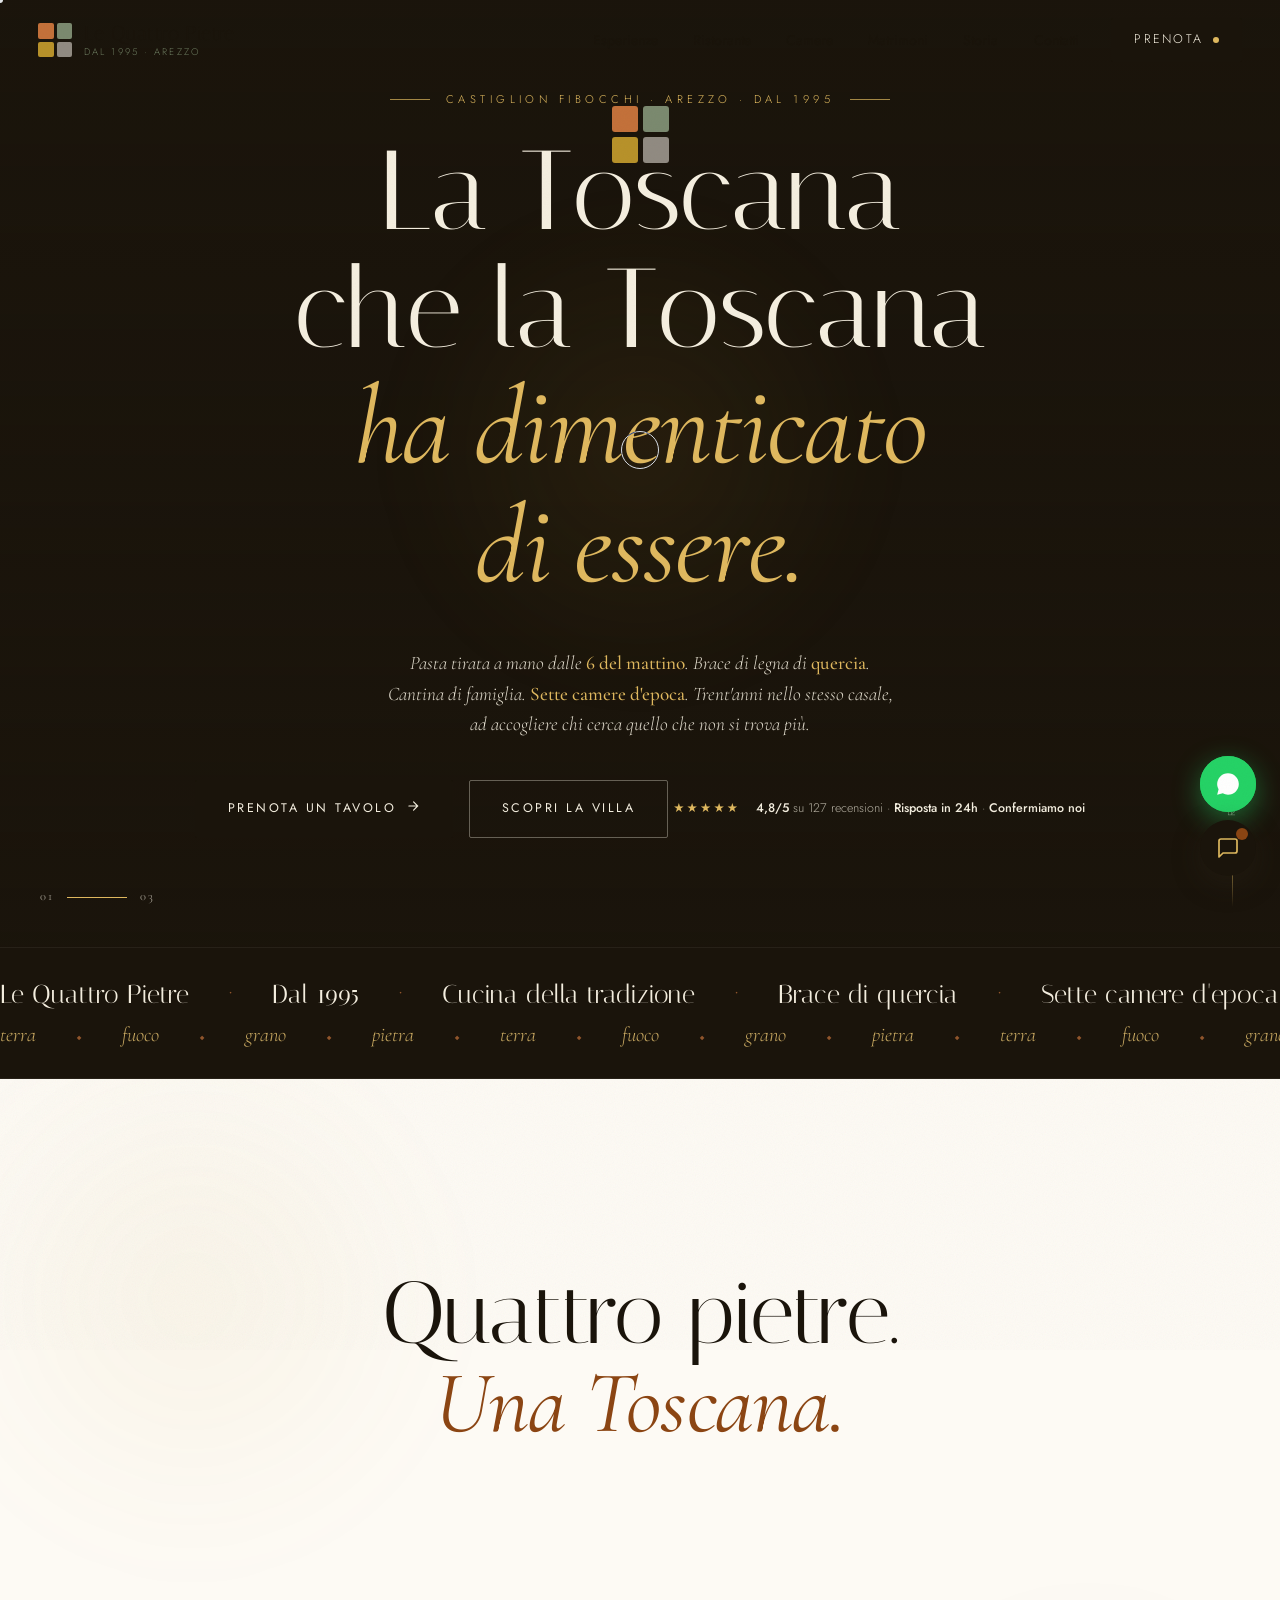
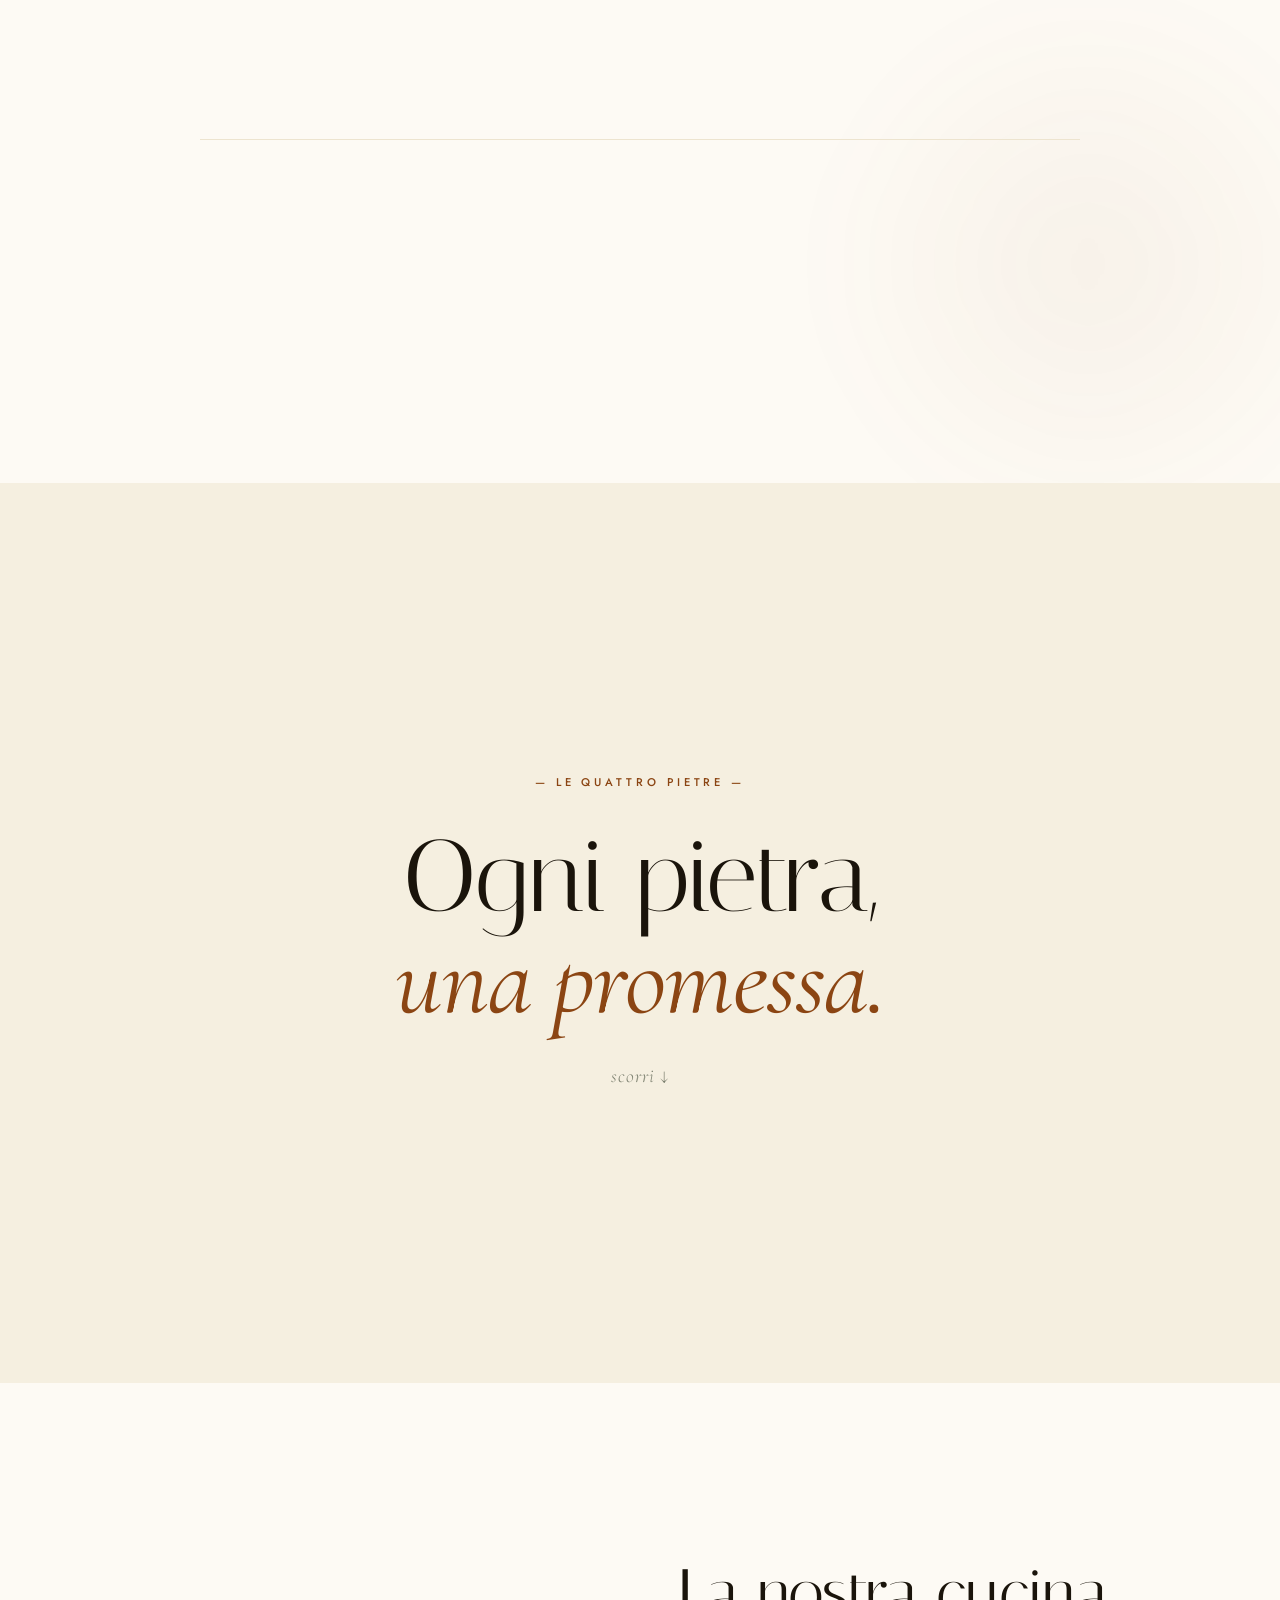
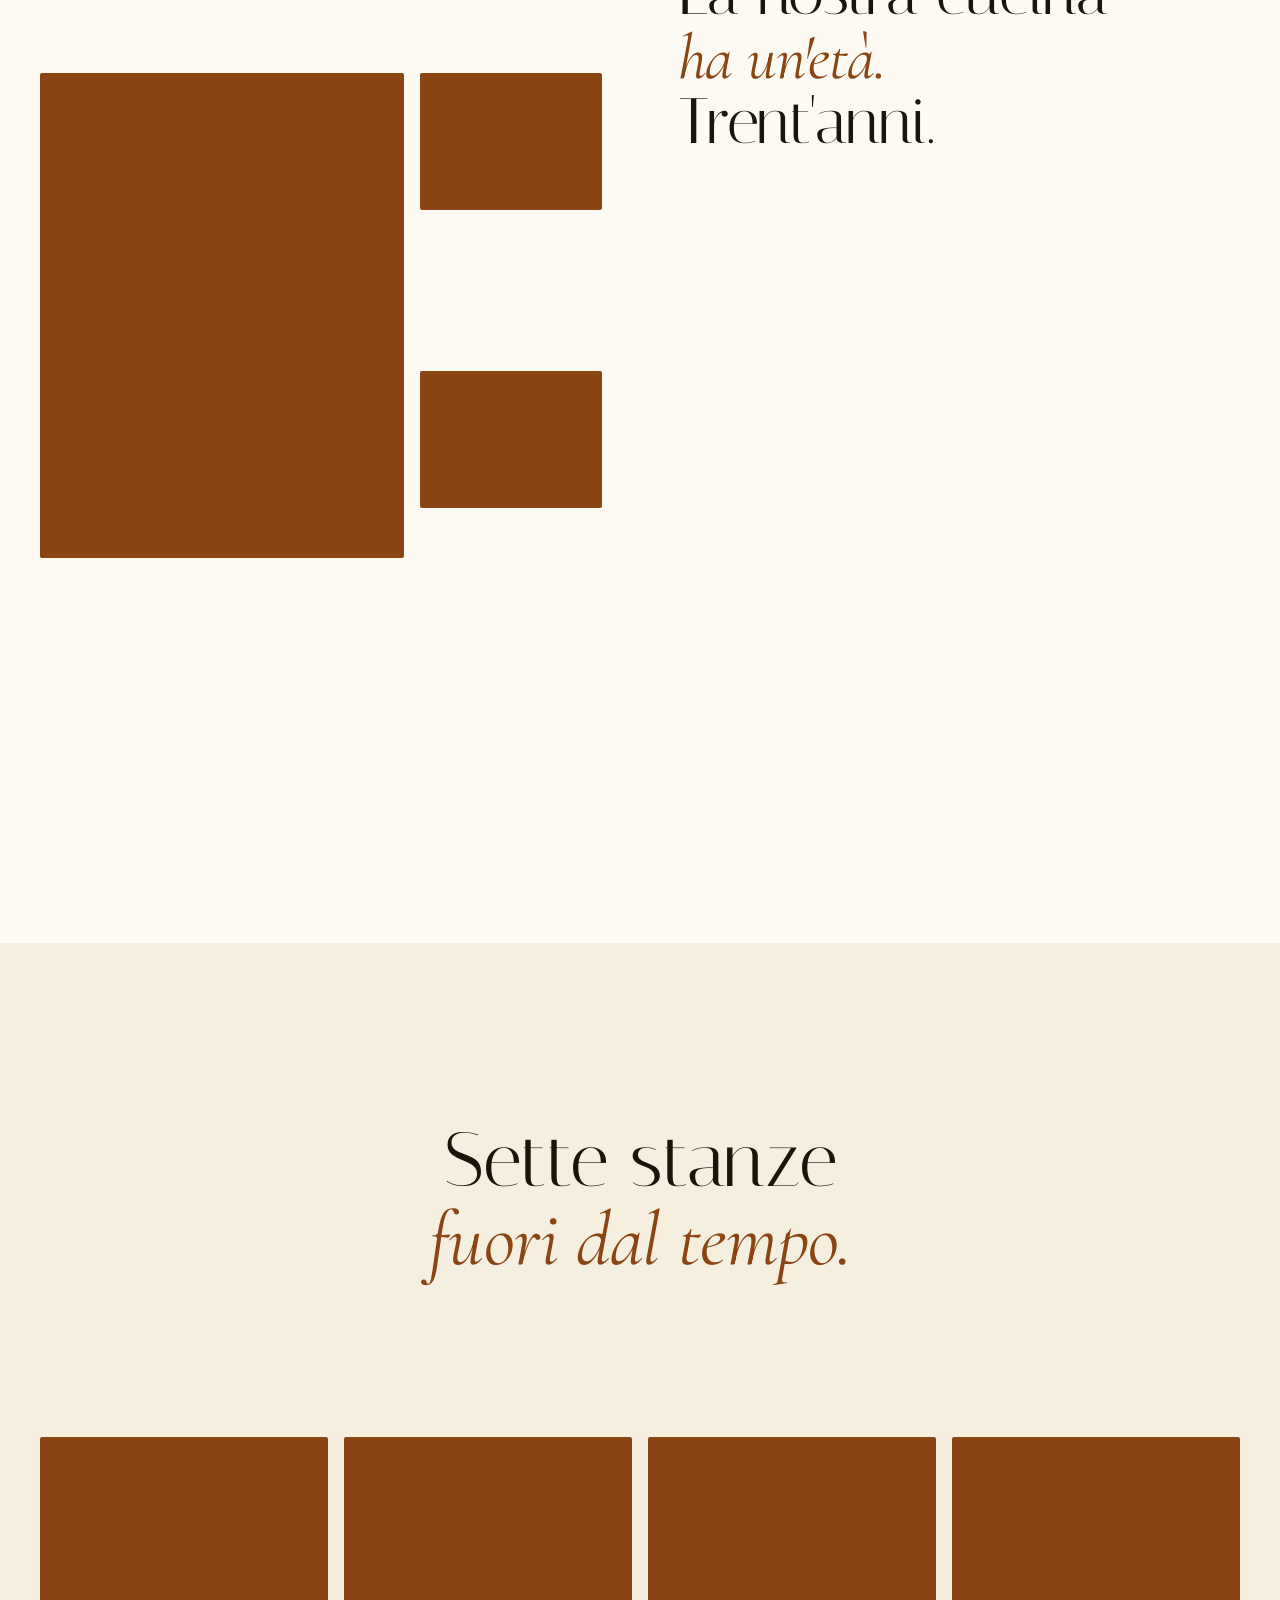
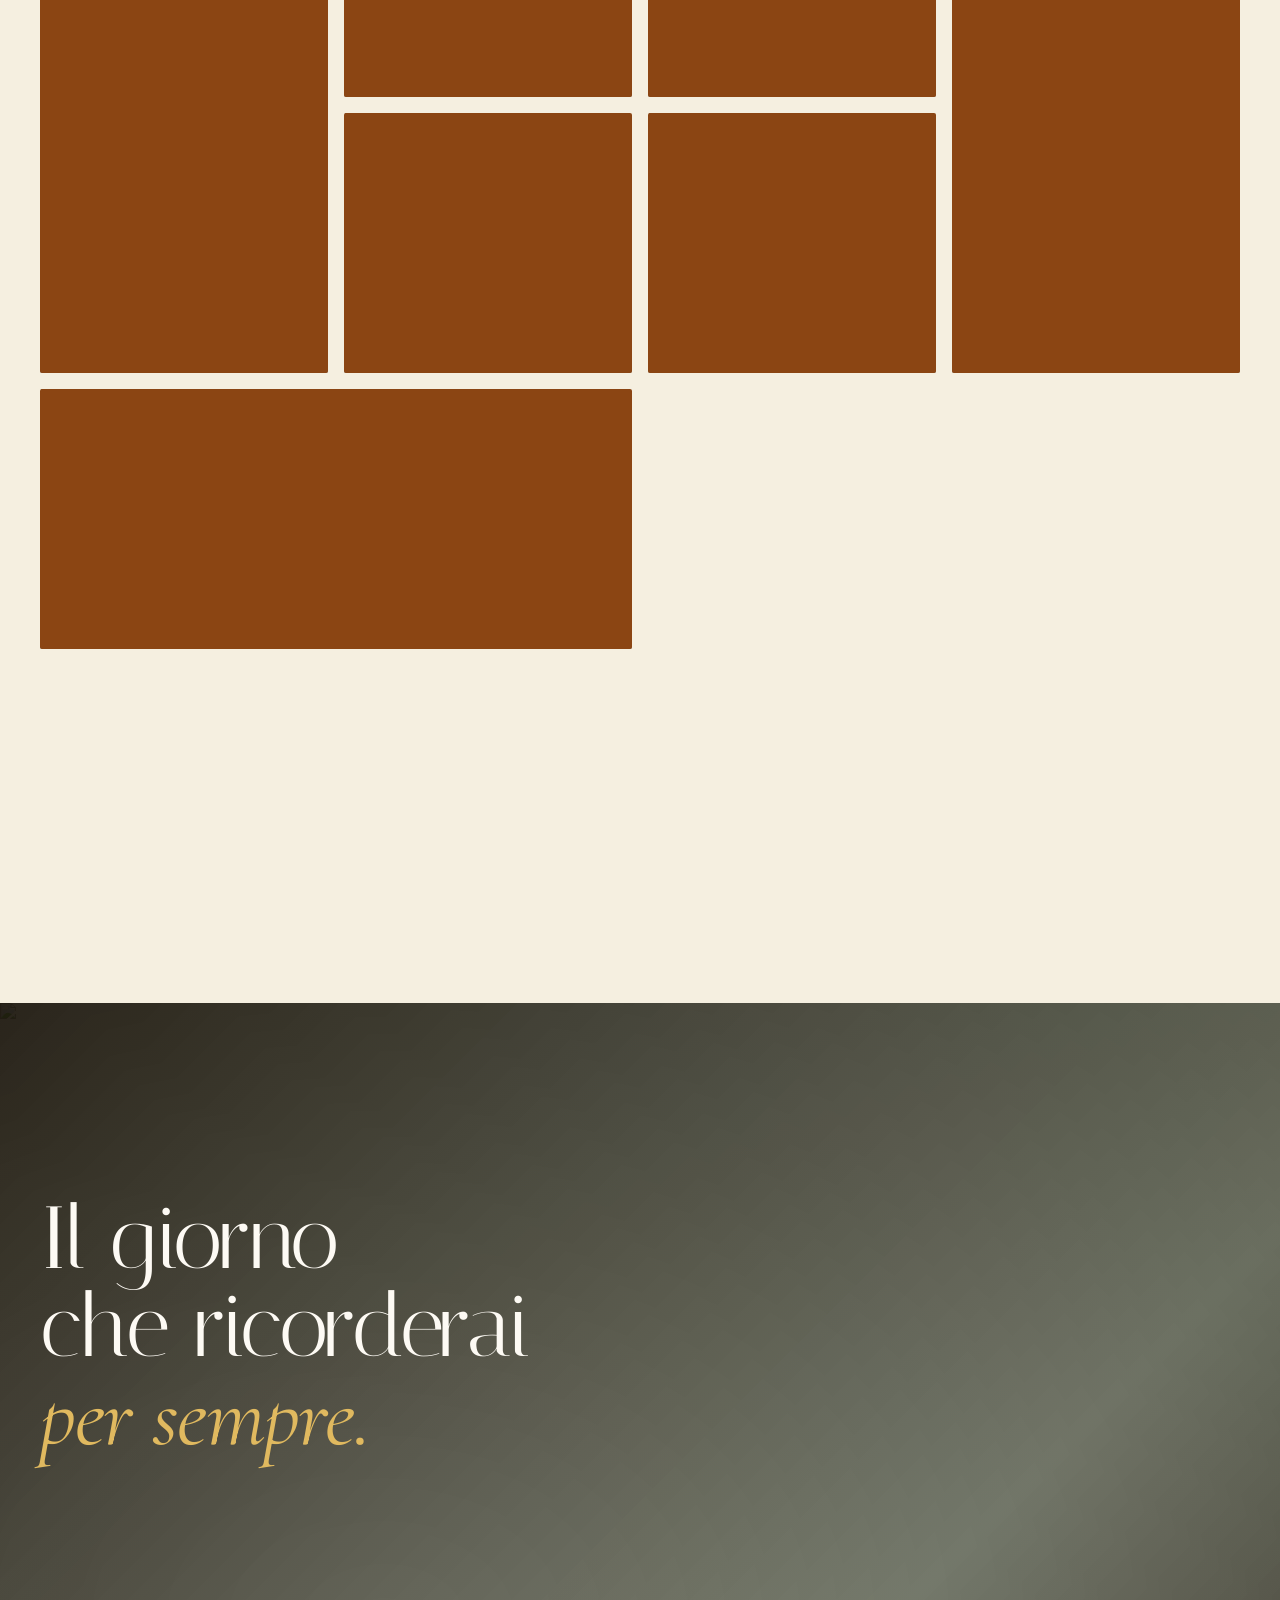
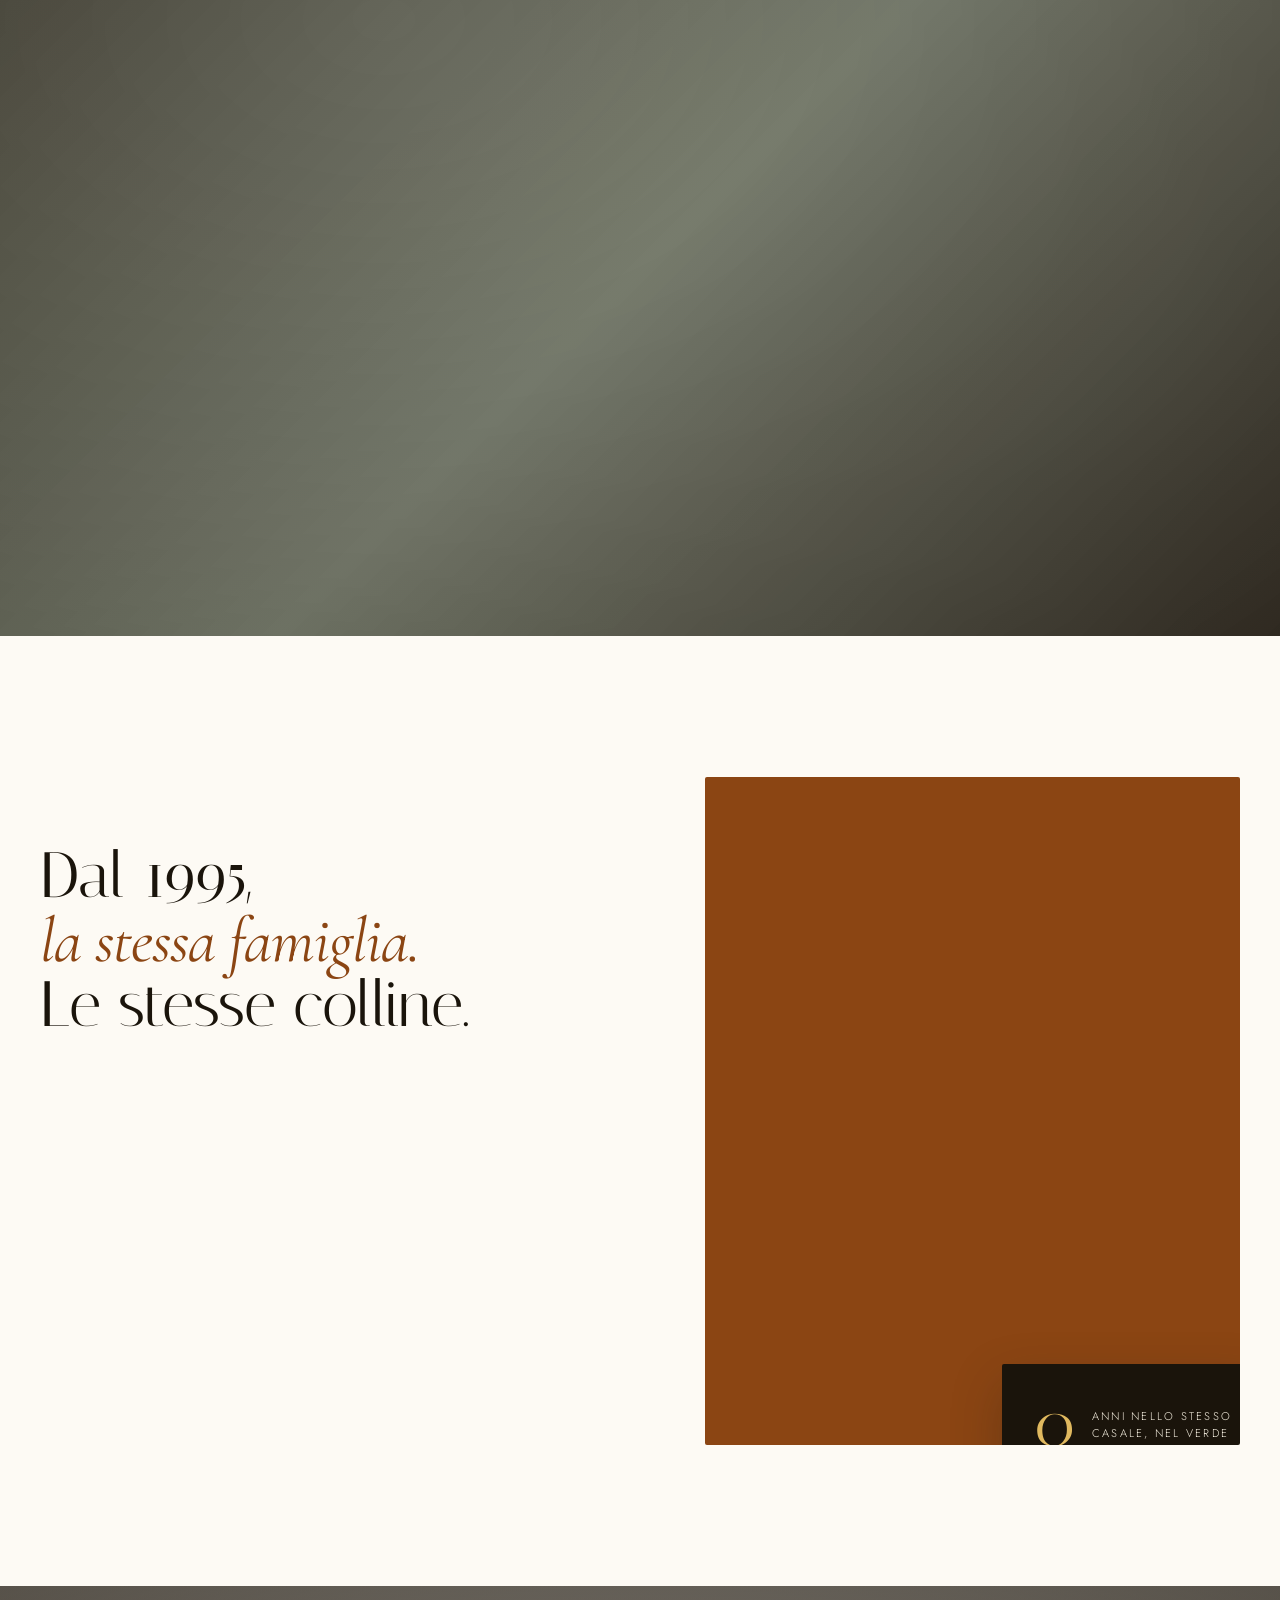
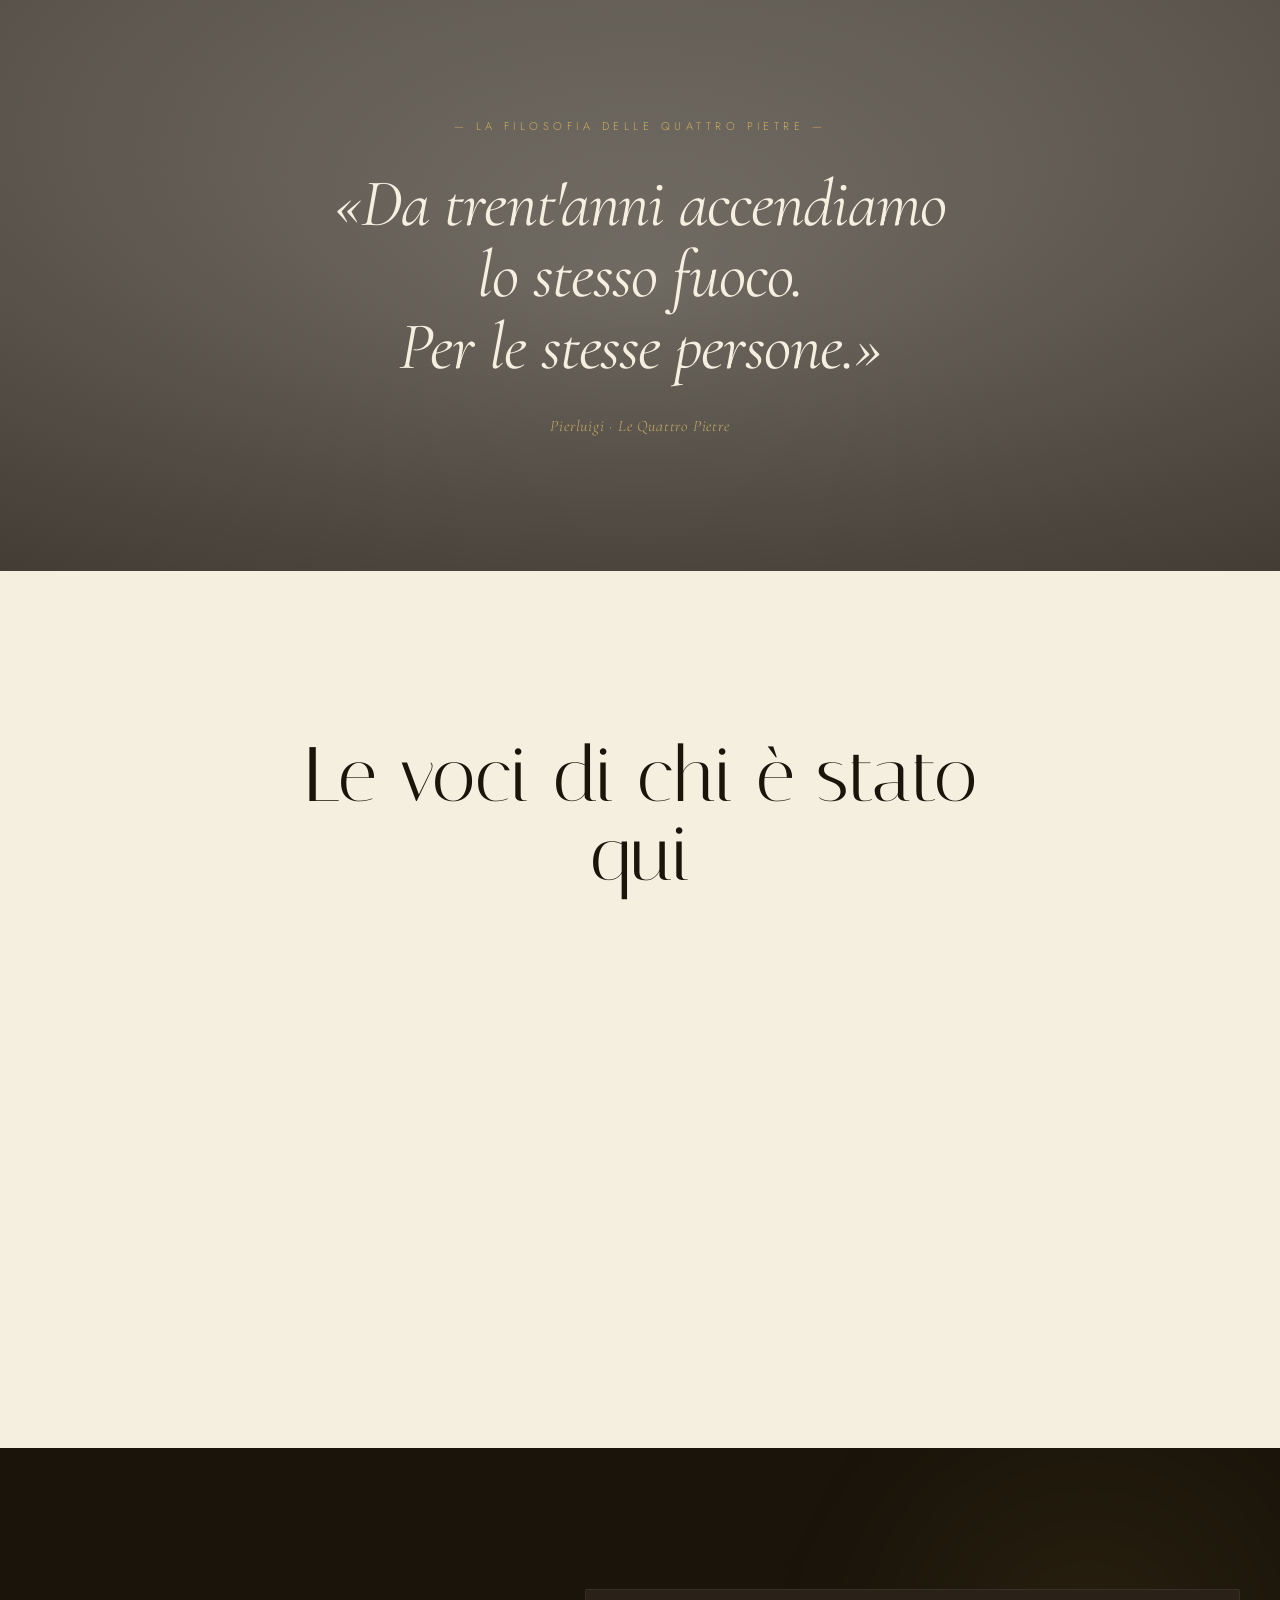
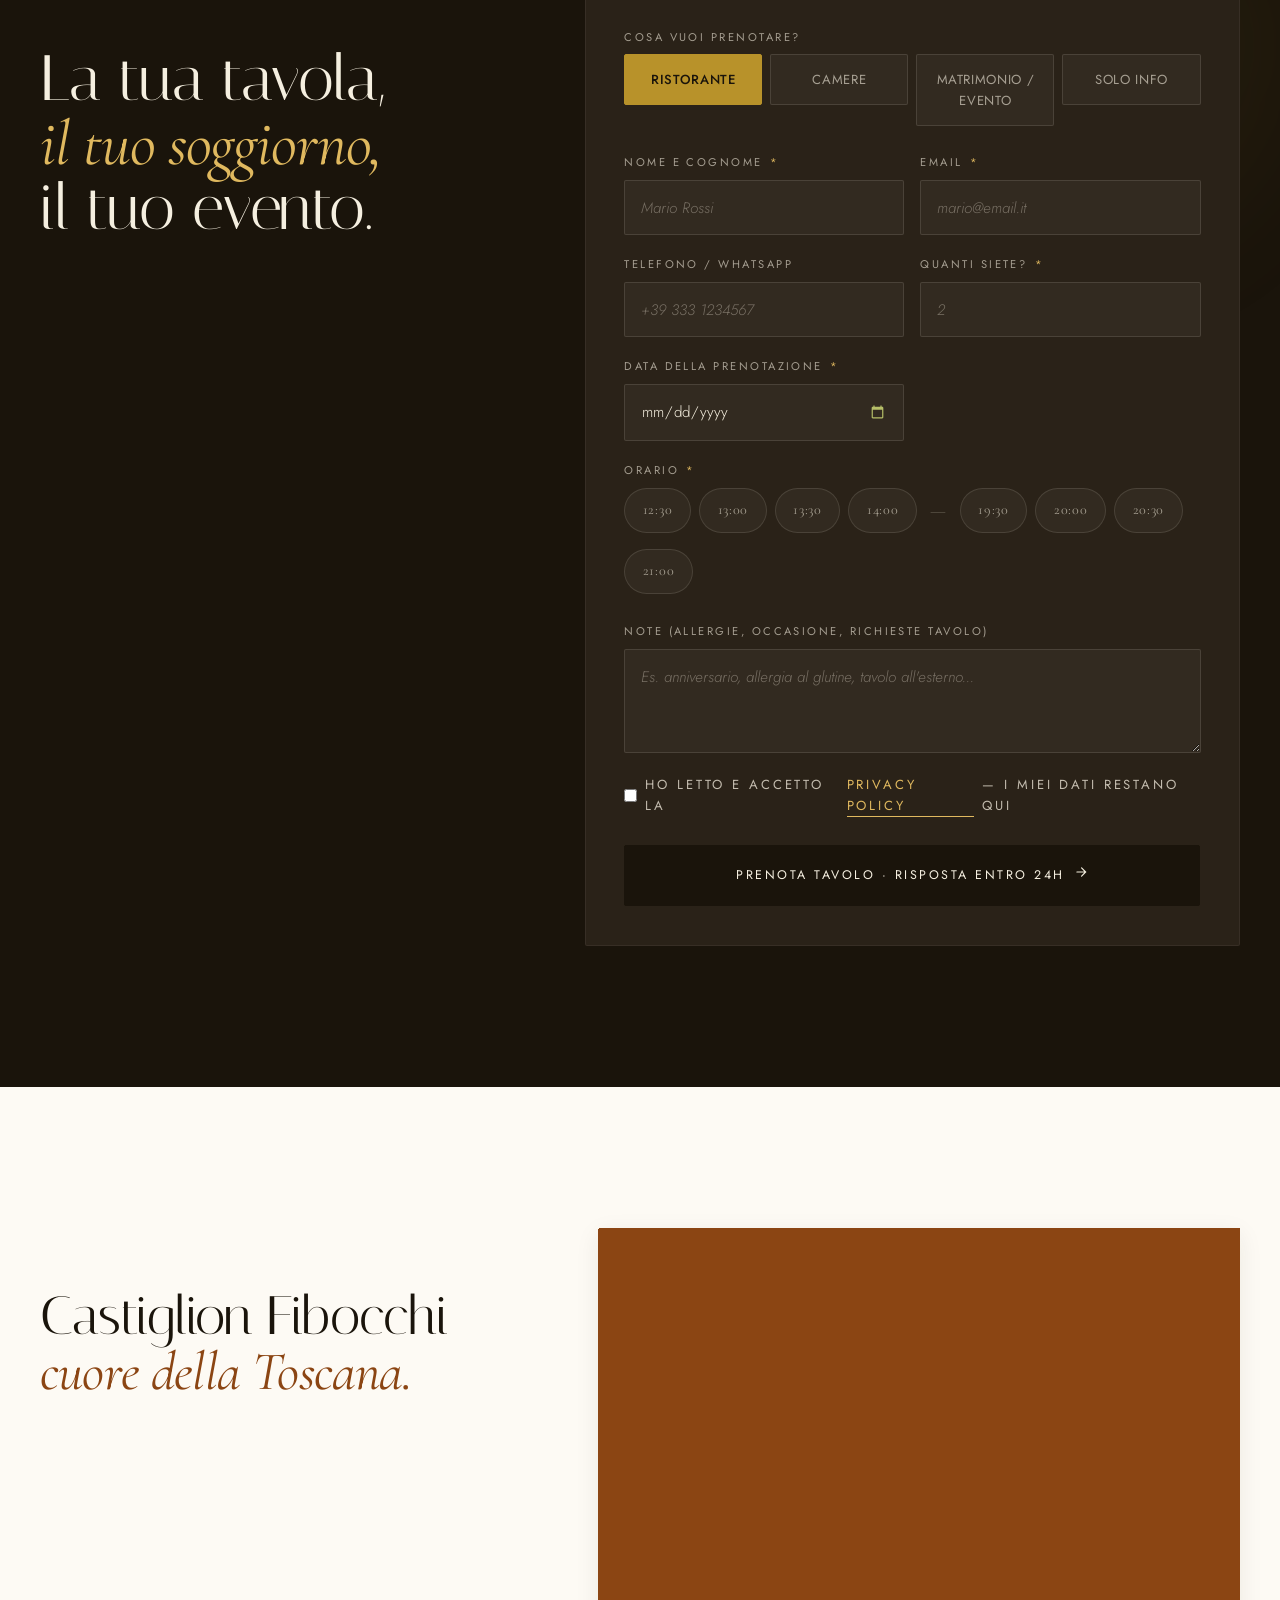
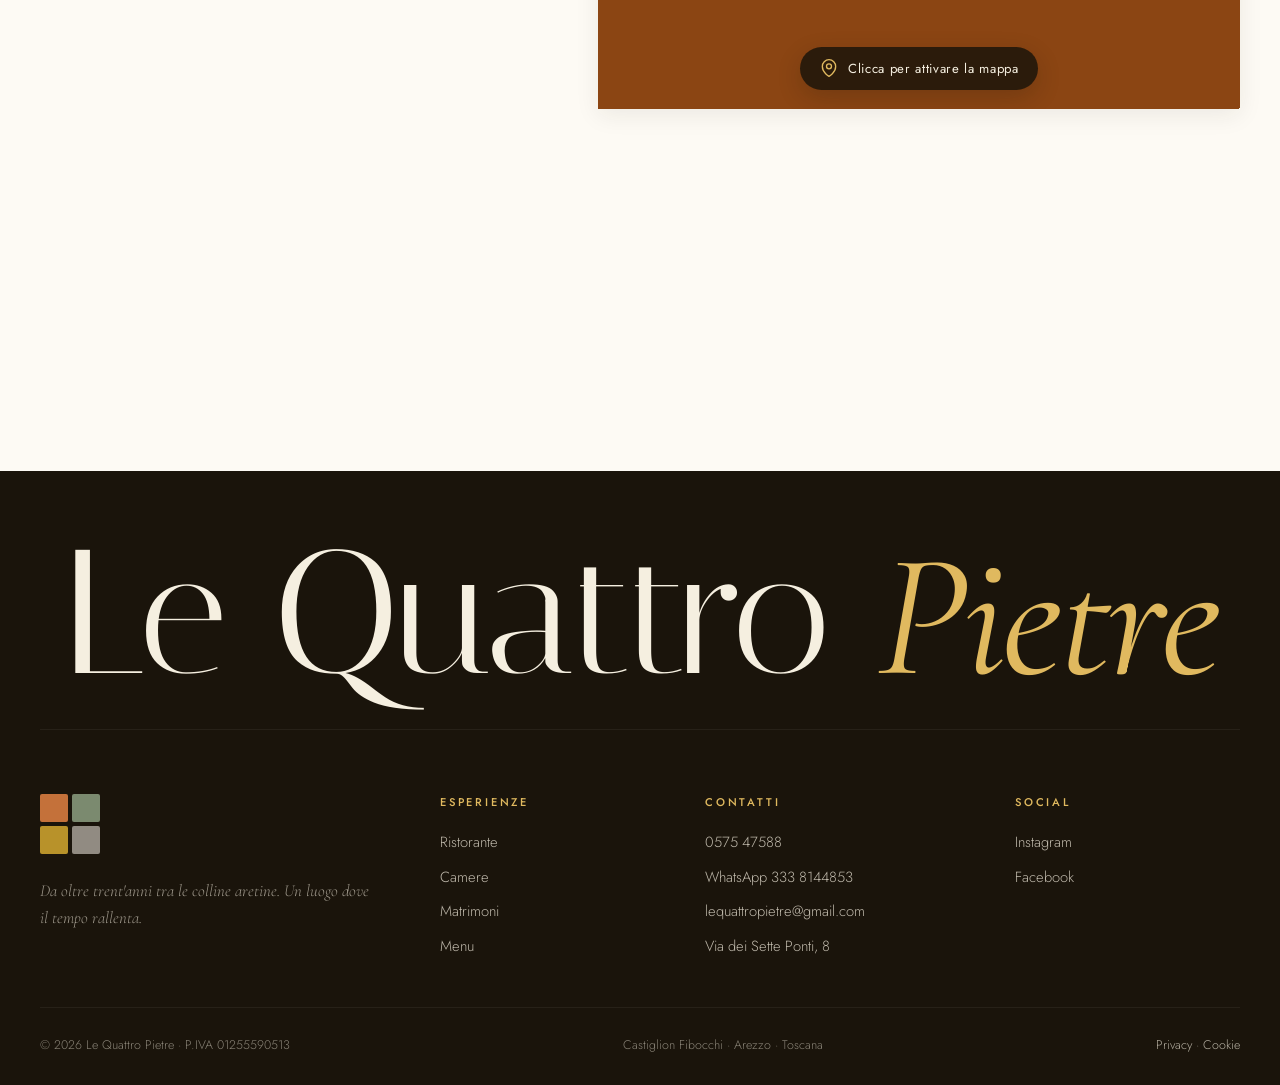
==== commit 02368583: "fix: 3 ultimi fix iPhone — preloader opaco + foglie visibili + auto-rotate garantito 1. PRELOADER: f" ====
--- a/index.html
+++ b/index.html
@@ -6,6 +6,11 @@
   <meta name="theme-color" content="#1A140B">
   <meta name="apple-mobile-web-app-capable" content="yes">
   <meta name="apple-mobile-web-app-status-bar-style" content="black-translucent">
+
+  <!-- Cache busting: forza refresh asset su iOS Safari -->
+  <meta http-equiv="Cache-Control" content="no-cache, no-store, must-revalidate">
+  <meta http-equiv="Pragma" content="no-cache">
+  <meta http-equiv="Expires" content="0">
 
   <title>Le Quattro Pietre · La Toscana che la Toscana ha dimenticato di essere · Castiglion Fibocchi, Arezzo</title>
   <meta name="description" content="Pasta tirata a mano dalle 6 del mattino. Brace di legna di quercia. Cantina di famiglia. Sette camere d'epoca. Trent'anni nello stesso posto. Prenota il tuo tavolo, soggiorno o evento.">
@@ -36,7 +41,7 @@
   <link rel="preconnect" href="https://fonts.gstatic.com" crossorigin>
   <link href="https://fonts.googleapis.com/css2?family=Cormorant+Garamond:ital,wght@0,300;0,400;0,500;0,600;0,700;1,300;1,400;1,500&family=Italiana&family=Jost:wght@300;400;500;600&display=swap" rel="stylesheet">
 
-  <link rel="stylesheet" href="style.css">
+  <link rel="stylesheet" href="style.css?v=20260520b">
 
   <script src="https://cdn.jsdelivr.net/npm/gsap@3.12.5/dist/gsap.min.js"></script>
   <script src="https://cdn.jsdelivr.net/npm/gsap@3.12.5/dist/ScrollTrigger.min.js"></script>
@@ -907,6 +912,6 @@
     <img id="lbImage" src="" alt="">
   </div>
 
-  <script src="script.js" defer></script>
+  <script src="script.js?v=20260520b" defer></script>
 </body>
 </html>
--- a/style.css
+++ b/style.css
@@ -2250,8 +2250,295 @@
 @media (max-width: 380px) {
   .prenota-form .choice span { padding: 0.65rem 0.3rem !important; font-size: 13px !important; }
   .pc-ico { width: 36px !important; height: 36px !important; }
-  .prenota { padding: 3.5rem 0.9rem !important; }
-  .prenota-form { padding: 1.2rem 0.8rem !important; }
+  .prenota { padding: 3.5rem 0.7rem !important; }
+  .prenota-form { padding: 1.2rem 0.7rem !important; }
+}
+
+/* ═══════════════════════════════════════════════════════════════════
+   FIX FINALI — SWIPE iOS + PRELOADER TRASPARENTE + FORM NON TAGLIATO
+   ═══════════════════════════════════════════════════════════════════ */
+
+/* PRELOADER trasparente (vede hero sotto) — mobile only */
+.preloader.see-through {
+  background: linear-gradient(180deg,
+    rgba(26, 20, 11, 0.55) 0%,
+    rgba(26, 20, 11, 0.85) 100%) !important;
+  backdrop-filter: blur(8px) saturate(150%);
+  -webkit-backdrop-filter: blur(8px) saturate(150%);
+}
+.preloader.see-through .pl-curtain {
+  background: transparent !important;
+}
+.preloader.see-through .pl-stones {
+  width: 56px !important;
+  height: 56px !important;
+}
+.preloader.see-through .pl-word {
+  font-size: 1.1rem !important;
+  letter-spacing: 0.06em !important;
+}
+.preloader.see-through .pl-sub {
+  font-size: 0.5rem !important;
+}
+.preloader.see-through .pl-counter {
+  font-size: 0.95rem !important;
+  color: var(--oro-bright) !important;
+}
+
+/* HERO mobile: foto visibile da subito, opacity full */
+@media (max-width: 900px) {
+  .hero-slide.active { opacity: 1 !important; }
+  .hero-slide:not(.active) { opacity: 0 !important; }
+  /* l'animazione hero si attiva quando il preloader sparisce */
+  .hero-slides { opacity: 1 !important; visibility: visible !important; }
+}
+
+/* SWIPE FIX iOS: touch-action esplicito + scroll forzato */
+@media (max-width: 900px) {
+  .esperienze-h {
+    touch-action: pan-y;
+  }
+  .exp-h-track {
+    /* CRUCIALE per iOS: dichiarare che questo elemento può fare pan-x */
+    touch-action: pan-x pan-y !important;
+    overscroll-behavior-x: contain !important;
+    /* assicura che lo scroll non sia bloccato da nessun parent */
+    isolation: isolate;
+    /* GSAP transform OFF assolutamente */
+    transform: none !important;
+  }
+  .exp-h-panel {
+    touch-action: manipulation;
+  }
+  /* hero deve permettere pan-y allo scroll */
+  .hero { touch-action: pan-y; }
+}
+
+/* FORM TAGLIATO FIX DEFINITIVO */
+@media (max-width: 900px) {
+  /* container prenota: no overflow orizzontale */
+  .prenota {
+    overflow: hidden !important;
+    padding-left: 1rem !important;
+    padding-right: 1rem !important;
+  }
+  .prenota-wrap {
+    width: 100% !important;
+    max-width: 100% !important;
+    overflow: hidden !important;
+    padding: 0 !important;
+  }
+  .prenota-side {
+    width: 100% !important;
+    max-width: 100% !important;
+    box-sizing: border-box !important;
+  }
+  .prenota-form {
+    width: 100% !important;
+    max-width: 100% !important;
+    box-sizing: border-box !important;
+    overflow: hidden !important;
+  }
+  .form-grid {
+    width: 100% !important;
+    grid-template-columns: 1fr !important;
+    box-sizing: border-box !important;
+  }
+  .field {
+    min-width: 0 !important; /* fix per i grid item */
+    width: 100% !important;
+    box-sizing: border-box !important;
+  }
+  .field input, .field textarea, .field select {
+    width: 100% !important;
+    box-sizing: border-box !important;
+    max-width: 100% !important;
+  }
+  /* choice grid: 2 colonne strette ma stabili */
+  .prenota-form .choice-grid {
+    grid-template-columns: 1fr 1fr !important;
+    gap: 0.5rem !important;
+    width: 100% !important;
+    max-width: 100% !important;
+  }
+  .prenota-form .choice {
+    min-width: 0 !important;
+    overflow: hidden !important;
+  }
+  .prenota-form .choice span {
+    width: 100% !important;
+    padding: 0.85rem 0.3rem !important;
+    font-size: 13px !important;
+    letter-spacing: 0.02em !important;
+    text-align: center !important;
+    line-height: 1.2 !important;
+    overflow: hidden !important;
+    text-overflow: ellipsis !important;
+    white-space: nowrap !important;
+    display: block !important;
+    box-sizing: border-box !important;
+  }
+}
+
+/* Hero: fallback CSS se GSAP non gira (es. reduced-motion) */
+@media (max-width: 900px) and (prefers-reduced-motion: reduce) {
+  .hero-eyebrow,
+  .hero-sub,
+  .hero-ctas,
+  .hero-trust {
+    opacity: 1 !important;
+    transform: none !important;
+  }
+}
+
+/* ═══════════════════════════════════════════════════════════════════
+   FIX FINALE — preloader pieno + foto subito + form clean + footer ok
+   ═══════════════════════════════════════════════════════════════════ */
+
+/* PRELOADER: counter visibile (RIMOSSA see-through). Hero appare dopo il 100%. */
+.preloader.see-through {
+  /* annulla l'ultimo override see-through: il preloader è opaco di nuovo */
+  background: var(--carbone) !important;
+  backdrop-filter: none !important;
+  -webkit-backdrop-filter: none !important;
+}
+.preloader.see-through .pl-curtain { background: var(--carbone) !important; }
+/* sizing rimane raffinato su mobile */
+.preloader.see-through .pl-stones { width: 64px !important; height: 64px !important; }
+.preloader.see-through .pl-word { font-size: 1.3rem !important; letter-spacing: 0.04em !important; }
+.preloader.see-through .pl-sub { font-size: 0.55rem !important; letter-spacing: 0.28em !important; }
+.preloader.see-through .pl-counter { font-size: 1.2rem !important; color: var(--oro-soft) !important; }
+
+/* FOGLIE su mobile: TUTTE visibili (l'utente le vuole) */
+@media (max-width: 768px) {
+  .leaf, .leaf-3, .leaf-5, .leaf-6 { display: block !important; opacity: 0.32 !important; }
+}
+
+/* FOOTER GIANT TEXT: SU MOBILE deve andare a capo, non più nowrap */
+@media (max-width: 900px) {
+  .footer-grand { padding: 3rem 0 1.5rem !important; }
+  .footer-grand-text {
+    white-space: normal !important;
+    font-size: clamp(2.4rem, 13vw, 4rem) !important;
+    line-height: 0.95 !important;
+    word-break: keep-all;
+    hyphens: none;
+  }
+  /* l'em italico "Pietre" diventa block per andare a capo */
+  .footer-grand-text em { display: inline-block; }
+}
+
+/* FORM mobile: fix input[date] iOS, checkbox label, button text */
+@media (max-width: 900px) {
+  /* input date iOS: appearance none + min-height per non venire schiacciato */
+  .field input[type="date"] {
+    -webkit-appearance: none !important;
+    appearance: none !important;
+    min-height: 48px !important;
+    background-color: rgba(245, 239, 224, 0.05) !important;
+    color: var(--panna) !important;
+    line-height: 1.2 !important;
+    text-align: left !important;
+  }
+  .field input[type="date"]::-webkit-date-and-time-value {
+    text-align: left !important;
+    color: var(--panna);
+  }
+  /* placeholder italic per coerenza */
+  .field input[type="date"]:invalid,
+  .field input[type="date"]:empty,
+  .field input[type="date"]:not(:focus):not(:placeholder-shown) { color: var(--panna); }
+
+  /* checkbox label "Ho letto e accetto" — deve wrappare correttamente */
+  .field.check { width: 100% !important; }
+  .field.check label {
+    display: flex !important;
+    align-items: flex-start !important;
+    gap: 0.55rem !important;
+    width: 100% !important;
+    flex-wrap: wrap !important;
+    font-size: 13px !important;
+    line-height: 1.45 !important;
+    word-break: keep-all;
+    overflow-wrap: break-word !important;
+    white-space: normal !important;
+  }
+  .field.check label input[type="checkbox"] {
+    flex-shrink: 0 !important;
+    width: 18px !important;
+    height: 18px !important;
+    margin-top: 1px !important;
+    accent-color: var(--oro-bright);
+  }
+  .field.check label > * { white-space: normal !important; }
+  .field.check a { text-decoration: underline !important; color: var(--oro-bright) !important; }
+
+  /* button submit: testo che entra sempre */
+  .prenota-form .btn-primary {
+    white-space: normal !important;
+    flex-wrap: wrap !important;
+    text-align: center !important;
+    padding: 1.05rem 0.8rem !important;
+    line-height: 1.3 !important;
+    word-break: keep-all;
+    font-size: 12px !important;
+    letter-spacing: 0.14em !important;
+    gap: 0.4rem !important;
+  }
+  .prenota-form .btn-primary .btn-label {
+    display: inline-block !important;
+    white-space: normal !important;
+    word-break: keep-all !important;
+  }
+  .prenota-form .btn-primary .btn-arrow {
+    display: inline-flex !important;
+    flex-shrink: 0 !important;
+  }
+}
+
+/* iPhone SE / very narrow */
+@media (max-width: 380px) {
+  .field.check label { font-size: 12px !important; }
+  .prenota-form .btn-primary { font-size: 11px !important; padding: 1rem 0.6rem !important; }
+}
+
+/* ═══════════════════════════════════════════════════════════════════
+   FIX FINALE — preloader opaco, foglie visibili
+   ═══════════════════════════════════════════════════════════════════ */
+
+/* PRELOADER: completamente opaco con counter ben visibile (annulla see-through) */
+.preloader,
+.preloader.see-through {
+  background: var(--carbone) !important;
+  backdrop-filter: none !important;
+  -webkit-backdrop-filter: none !important;
+}
+.preloader .pl-curtain,
+.preloader.see-through .pl-curtain {
+  background: var(--carbone) !important;
+}
+
+/* FOGLIE D'ULIVO ben visibili (mobile + desktop) */
+.leaves { opacity: 1 !important; z-index: 2 !important; }
+.leaf, .leaf-1, .leaf-2, .leaf-3, .leaf-4, .leaf-5, .leaf-6 {
+  display: block !important;
+  width: 28px !important;
+  height: 11px !important;
+}
+@keyframes leafFall {
+  0%   { top: -40px; opacity: 0; transform: translateX(0) rotate(0deg); }
+  5%   { opacity: 0.75; }
+  50%  { transform: translateX(50px) rotate(180deg); }
+  95%  { opacity: 0.65; }
+  100% { top: 105vh; opacity: 0; transform: translateX(-50px) rotate(360deg); }
+}
+@media (max-width: 768px) {
+  .leaf, .leaf-3, .leaf-5, .leaf-6 {
+    opacity: 0.7 !important;
+    width: 24px !important;
+    height: 10px !important;
+  }
+  .leaves { opacity: 1 !important; }
 }
 
 /* ═══════════════════════════════════════════════════════════════════
@@ -2531,28 +2818,229 @@
   /* === DOT PAGINATION Esperienze (mobile wow) === */
   .exp-dots {
     position: absolute;
-    bottom: 2.6rem;
+    bottom: 2rem;
     left: 50%;
     transform: translateX(-50%);
     display: flex;
     gap: 0.55rem;
     z-index: 6;
-    padding: 0.5rem 0.8rem;
-    background: rgba(245, 239, 224, 0.7);
-    backdrop-filter: blur(6px);
-    -webkit-backdrop-filter: blur(6px);
+    padding: 0.5rem 0.85rem;
+    background: rgba(245, 239, 224, 0.85);
+    backdrop-filter: blur(12px) saturate(180%);
+    -webkit-backdrop-filter: blur(12px) saturate(180%);
     border-radius: 999px;
+    box-shadow: 0 4px 16px rgba(42,34,24,0.12);
   }
   .exp-dot {
     width: 7px; height: 7px;
     border-radius: 50%;
-    background: rgba(42, 34, 24, 0.25);
-    transition: all 0.3s var(--ease);
+    background: rgba(42, 34, 24, 0.22);
+    transition: all 0.4s var(--ease);
     cursor: pointer;
   }
   .exp-dot.active {
     background: var(--terra);
-    width: 22px;
+    width: 24px;
     border-radius: 4px;
   }
 }
+
+/* ═══════════════════════════════════════════════════════════════════
+   MOBILE WOW PACK — premium effects ispirati a MotionSites
+   - 3D Carousel rotate sulle Esperienze
+   - Liquid glass su form e contatti
+   - Spotlight gradient che pulsa
+   - Photo full-bleed wow
+   ═══════════════════════════════════════════════════════════════════ */
+@media (max-width: 900px) {
+
+  /* === 3D CAROUSEL Esperienze: le card laterali si inclinano === */
+  .exp-h-track {
+    perspective: 1200px !important;
+    perspective-origin: 50% 50% !important;
+    padding: 3.5rem 5vw 4rem !important; /* spazio per vedere le card laterali */
+    gap: 0 !important;
+  }
+  .exp-h-panel {
+    width: 82vw !important;
+    min-width: 82vw !important;
+    max-width: 82vw !important;
+    margin: 0 0.6rem !important;
+    transform-style: preserve-3d !important;
+    transition: transform 0.5s cubic-bezier(0.22, 1, 0.36, 1) !important;
+    will-change: transform;
+    /* card non-attive: inclinate verso l'interno */
+    transform: scale(0.88) rotateY(0deg) !important;
+    opacity: 0.7 !important;
+  }
+  /* card attiva (al centro dello snap) */
+  .exp-h-panel.is-active {
+    transform: scale(1) rotateY(0deg) !important;
+    opacity: 1 !important;
+  }
+  /* card prima/dopo l'attiva: leggera rotazione */
+  .exp-h-panel.is-prev {
+    transform: scale(0.88) rotateY(8deg) translateX(2vw) !important;
+    transform-origin: right center !important;
+    opacity: 0.55 !important;
+  }
+  .exp-h-panel.is-next {
+    transform: scale(0.88) rotateY(-8deg) translateX(-2vw) !important;
+    transform-origin: left center !important;
+    opacity: 0.55 !important;
+  }
+
+  /* foto exp più "wow": angoli più morbidi + ombra ricca */
+  .exp-h-photo {
+    border-radius: 12px !important;
+    box-shadow: 0 20px 50px rgba(26,20,11,0.18), 0 4px 12px rgba(26,20,11,0.1) !important;
+  }
+  .exp-h-photo img { border-radius: 12px !important; }
+
+  /* === HERO mobile: foto full-bleed più "wow" === */
+  .hero-slide img {
+    object-position: center 35% !important;
+    animation-duration: 12s !important;
+  }
+  /* gradiente veil più drammatico mobile */
+  .hero-veil {
+    background:
+      linear-gradient(to bottom, rgba(26, 20, 11, 0.15) 0%, rgba(26, 20, 11, 0.5) 50%, rgba(26, 20, 11, 0.95) 100%) !important;
+  }
+
+  /* === LIQUID GLASS sulle scelte tipo prenotazione === */
+  .prenota-form .choice span {
+    background: rgba(245, 239, 224, 0.06) !important;
+    backdrop-filter: blur(8px) saturate(120%) !important;
+    -webkit-backdrop-filter: blur(8px) saturate(120%) !important;
+    border: 1px solid rgba(245, 239, 224, 0.14) !important;
+    box-shadow: inset 0 1px 1px rgba(255,255,255,0.08) !important;
+    border-radius: 10px !important;
+    transition: all 0.35s var(--ease) !important;
+  }
+  .prenota-form .choice input:checked + span {
+    background: linear-gradient(135deg, var(--oro) 0%, var(--oro-bright) 100%) !important;
+    border-color: var(--oro-bright) !important;
+    box-shadow: 0 8px 24px rgba(184, 146, 42, 0.35), inset 0 1px 1px rgba(255,255,255,0.3) !important;
+    color: var(--carbone) !important;
+    font-weight: 600 !important;
+    transform: translateY(-1px);
+  }
+
+  /* === FORM premium: liquid glass interno === */
+  .prenota-form {
+    background: linear-gradient(180deg, rgba(58,49,40,0.6) 0%, rgba(42,34,24,0.85) 100%) !important;
+    backdrop-filter: blur(16px) saturate(140%) !important;
+    -webkit-backdrop-filter: blur(16px) saturate(140%) !important;
+    border: 1px solid rgba(245, 239, 224, 0.08) !important;
+    border-radius: 14px !important;
+    box-shadow: 0 24px 60px rgba(26,20,11,0.4), inset 0 1px 1px rgba(255,255,255,0.06) !important;
+    padding: 1.6rem 1.2rem !important;
+  }
+  /* input field con look premium */
+  .prenota-form input,
+  .prenota-form textarea,
+  .prenota-form select {
+    background: rgba(245, 239, 224, 0.05) !important;
+    border: 1px solid rgba(245, 239, 224, 0.1) !important;
+    border-radius: 8px !important;
+    padding: 1rem 1rem !important;
+    transition: all 0.3s var(--ease) !important;
+  }
+  .prenota-form input:focus,
+  .prenota-form textarea:focus,
+  .prenota-form select:focus {
+    background: rgba(245, 239, 224, 0.09) !important;
+    border-color: var(--oro-bright) !important;
+    box-shadow: 0 0 0 3px rgba(184, 146, 42, 0.18) !important;
+  }
+
+  /* === CONTATTI prenota con liquid glass === */
+  .prenota-contact {
+    background: rgba(245, 239, 224, 0.04) !important;
+    backdrop-filter: blur(10px) !important;
+    -webkit-backdrop-filter: blur(10px) !important;
+    border-radius: 10px !important;
+    border: 1px solid rgba(245, 239, 224, 0.1) !important;
+  }
+  .prenota-contact:hover,
+  .prenota-contact:active {
+    background: rgba(184, 146, 42, 0.1) !important;
+    border-color: rgba(184, 146, 42, 0.35) !important;
+    transform: translateY(-1px) !important;
+  }
+
+  /* === BUTTON submit dominante === */
+  .prenota-form .btn-primary {
+    background: linear-gradient(135deg, var(--terra) 0%, var(--terra-light) 100%) !important;
+    border: none !important;
+    padding: 1.2rem !important;
+    border-radius: 10px !important;
+    box-shadow: 0 12px 32px rgba(139, 69, 19, 0.4) !important;
+    font-size: 0.78rem !important;
+    letter-spacing: 0.18em !important;
+    transition: all 0.3s var(--ease) !important;
+  }
+  .prenota-form .btn-primary:active {
+    transform: translateY(2px) !important;
+    box-shadow: 0 4px 16px rgba(139, 69, 19, 0.5) !important;
+  }
+  .prenota-form .btn-primary::before { display: none !important; } /* niente slide-up, solo gradient */
+
+  /* === SCROLL-DRIVEN gradient halo dietro l'hero === */
+  .hero::before {
+    content: "";
+    position: absolute;
+    inset: 0;
+    background: radial-gradient(
+      ellipse at center top,
+      rgba(184, 146, 42, 0.18) 0%,
+      transparent 50%
+    );
+    z-index: 1;
+    pointer-events: none;
+    animation: heroHaloPulse 6s ease-in-out infinite;
+  }
+  @keyframes heroHaloPulse {
+    0%, 100% { opacity: 0.6; }
+    50%      { opacity: 1; }
+  }
+
+  /* === Card camere: hover-style sempre visibile su mobile, foto più grande === */
+  .cam-tile {
+    border-radius: 10px !important;
+    box-shadow: 0 12px 36px rgba(26,20,11,0.12) !important;
+  }
+  .cam-tile img { border-radius: 10px !important; }
+  .cam-num {
+    background: var(--oro);
+    color: var(--carbone) !important;
+    padding: 0.2rem 0.5rem;
+    border-radius: 4px;
+    font-size: 1rem !important;
+    align-self: flex-end;
+  }
+
+  /* === Testimonianze con liquid glass === */
+  .test-card {
+    background: linear-gradient(180deg, rgba(255,255,255,0.7) 0%, rgba(253,250,244,0.95) 100%) !important;
+    backdrop-filter: blur(10px) !important;
+    -webkit-backdrop-filter: blur(10px) !important;
+    border: 1px solid rgba(139, 69, 19, 0.08) !important;
+    border-radius: 12px !important;
+    border-top: 3px solid var(--terra) !important;
+    box-shadow: 0 8px 24px rgba(42, 34, 24, 0.06) !important;
+  }
+
+  /* === Counter num pulsazione delicata al reveal === */
+  .counter-num { transition: color 0.4s; }
+  .counter-item:hover .counter-num { color: var(--terra-light); }
+
+  /* === Brand mark big sull'esperienza === */
+  .brand-mark {
+    box-shadow: 0 4px 12px rgba(42,34,24,0.1);
+    border-radius: 4px;
+    padding: 2px;
+    background: var(--bianco);
+  }
+}
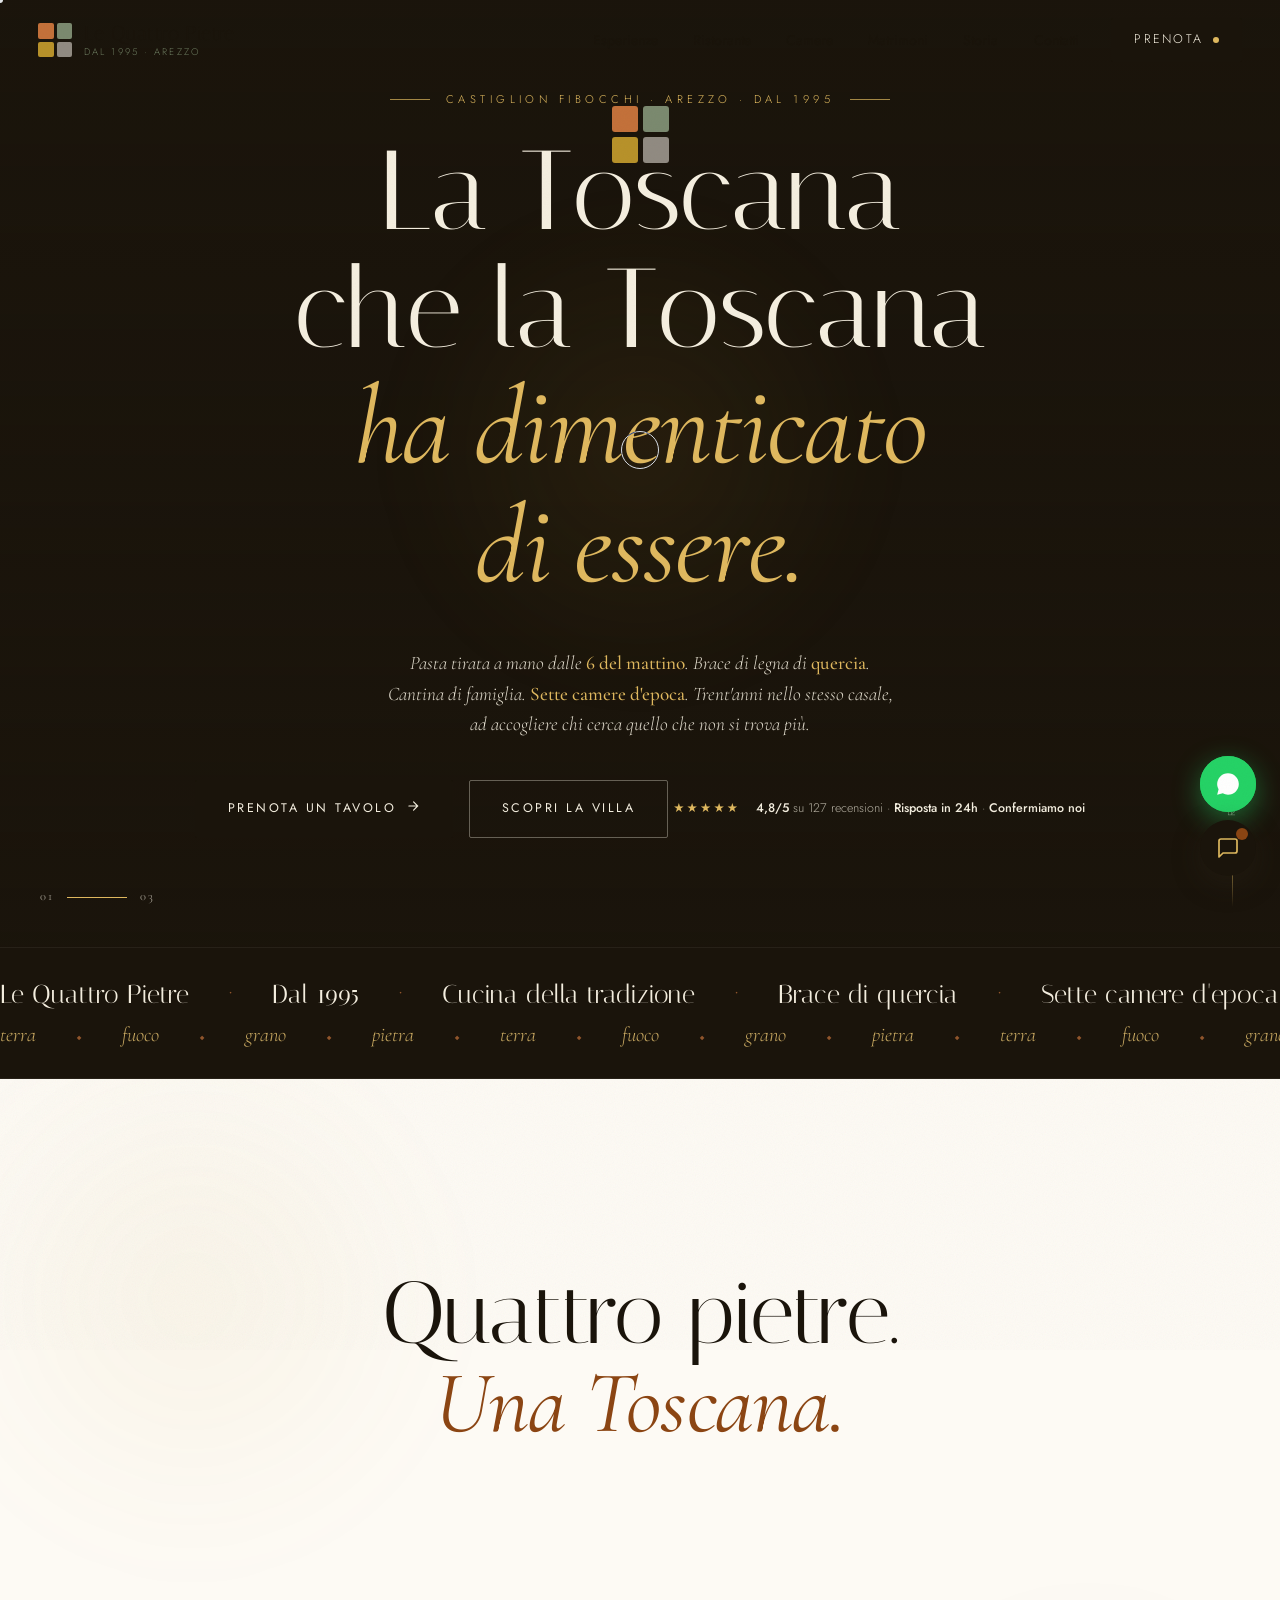
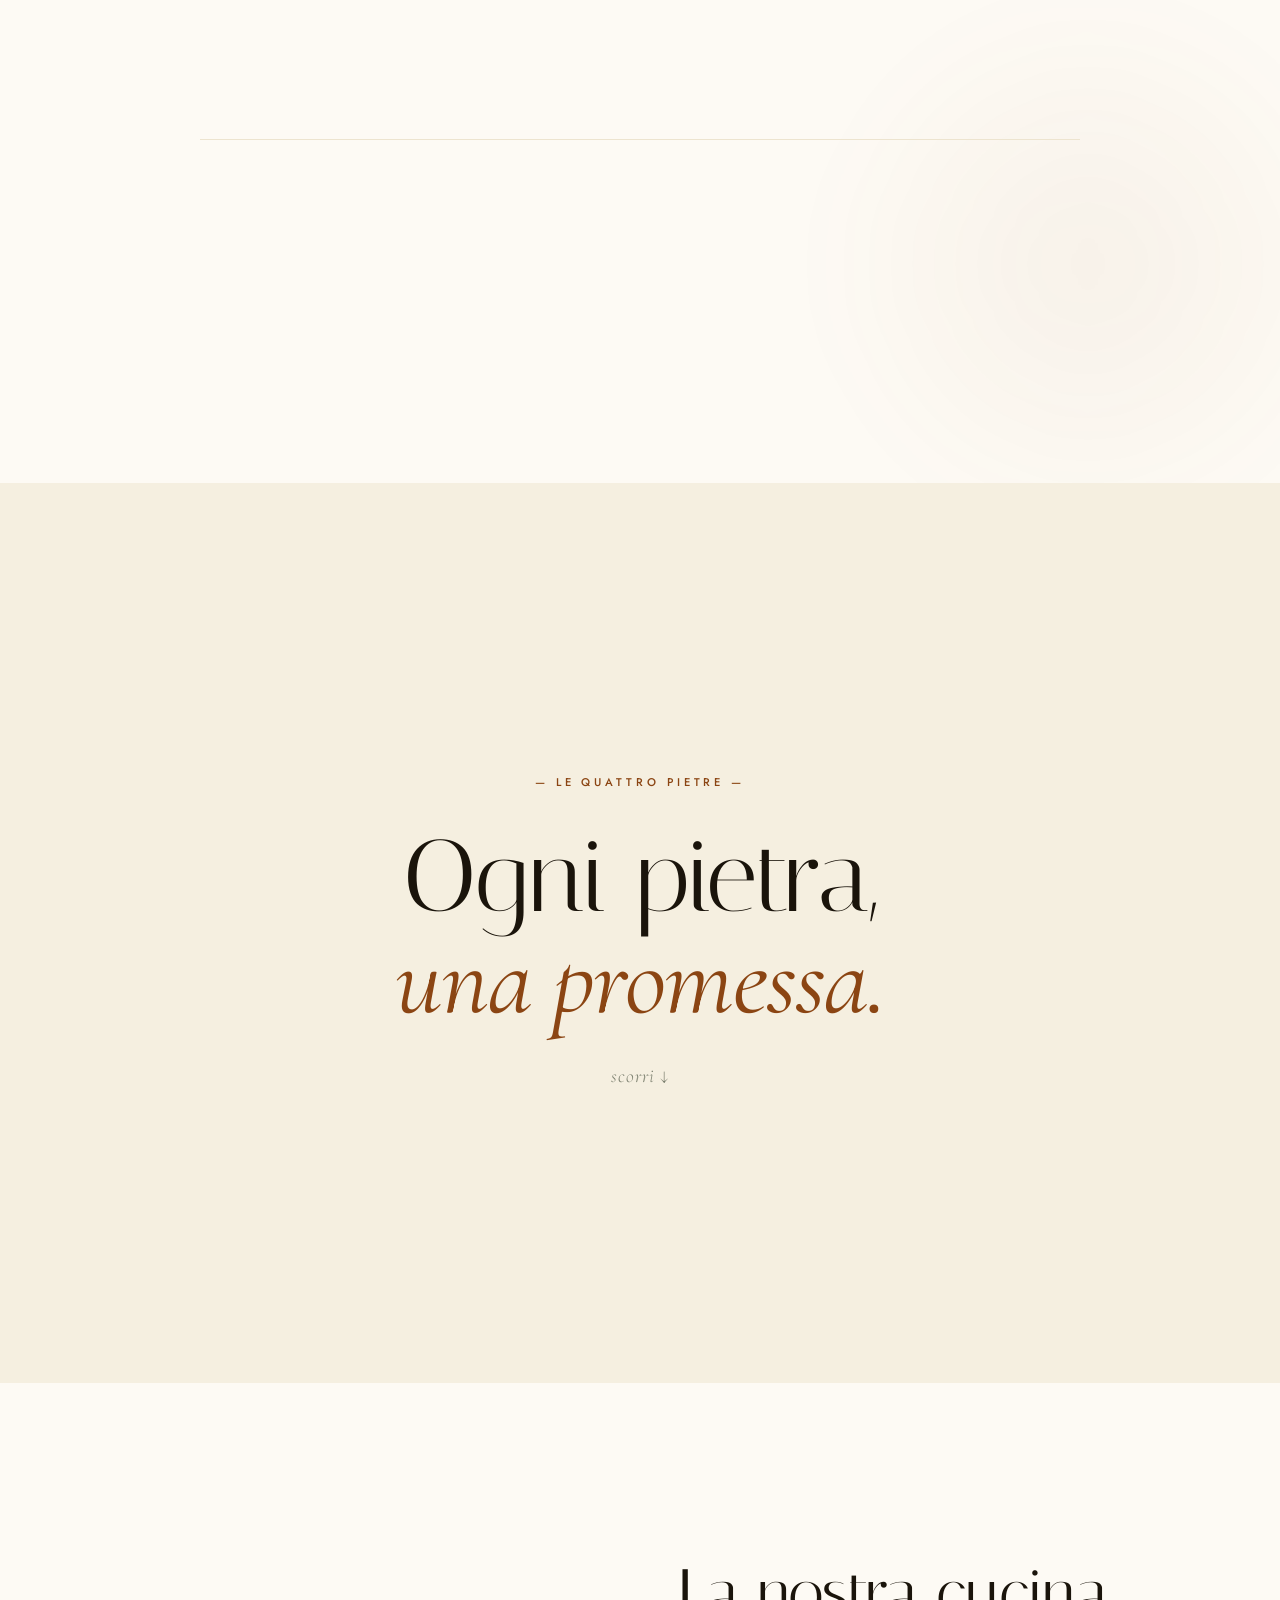
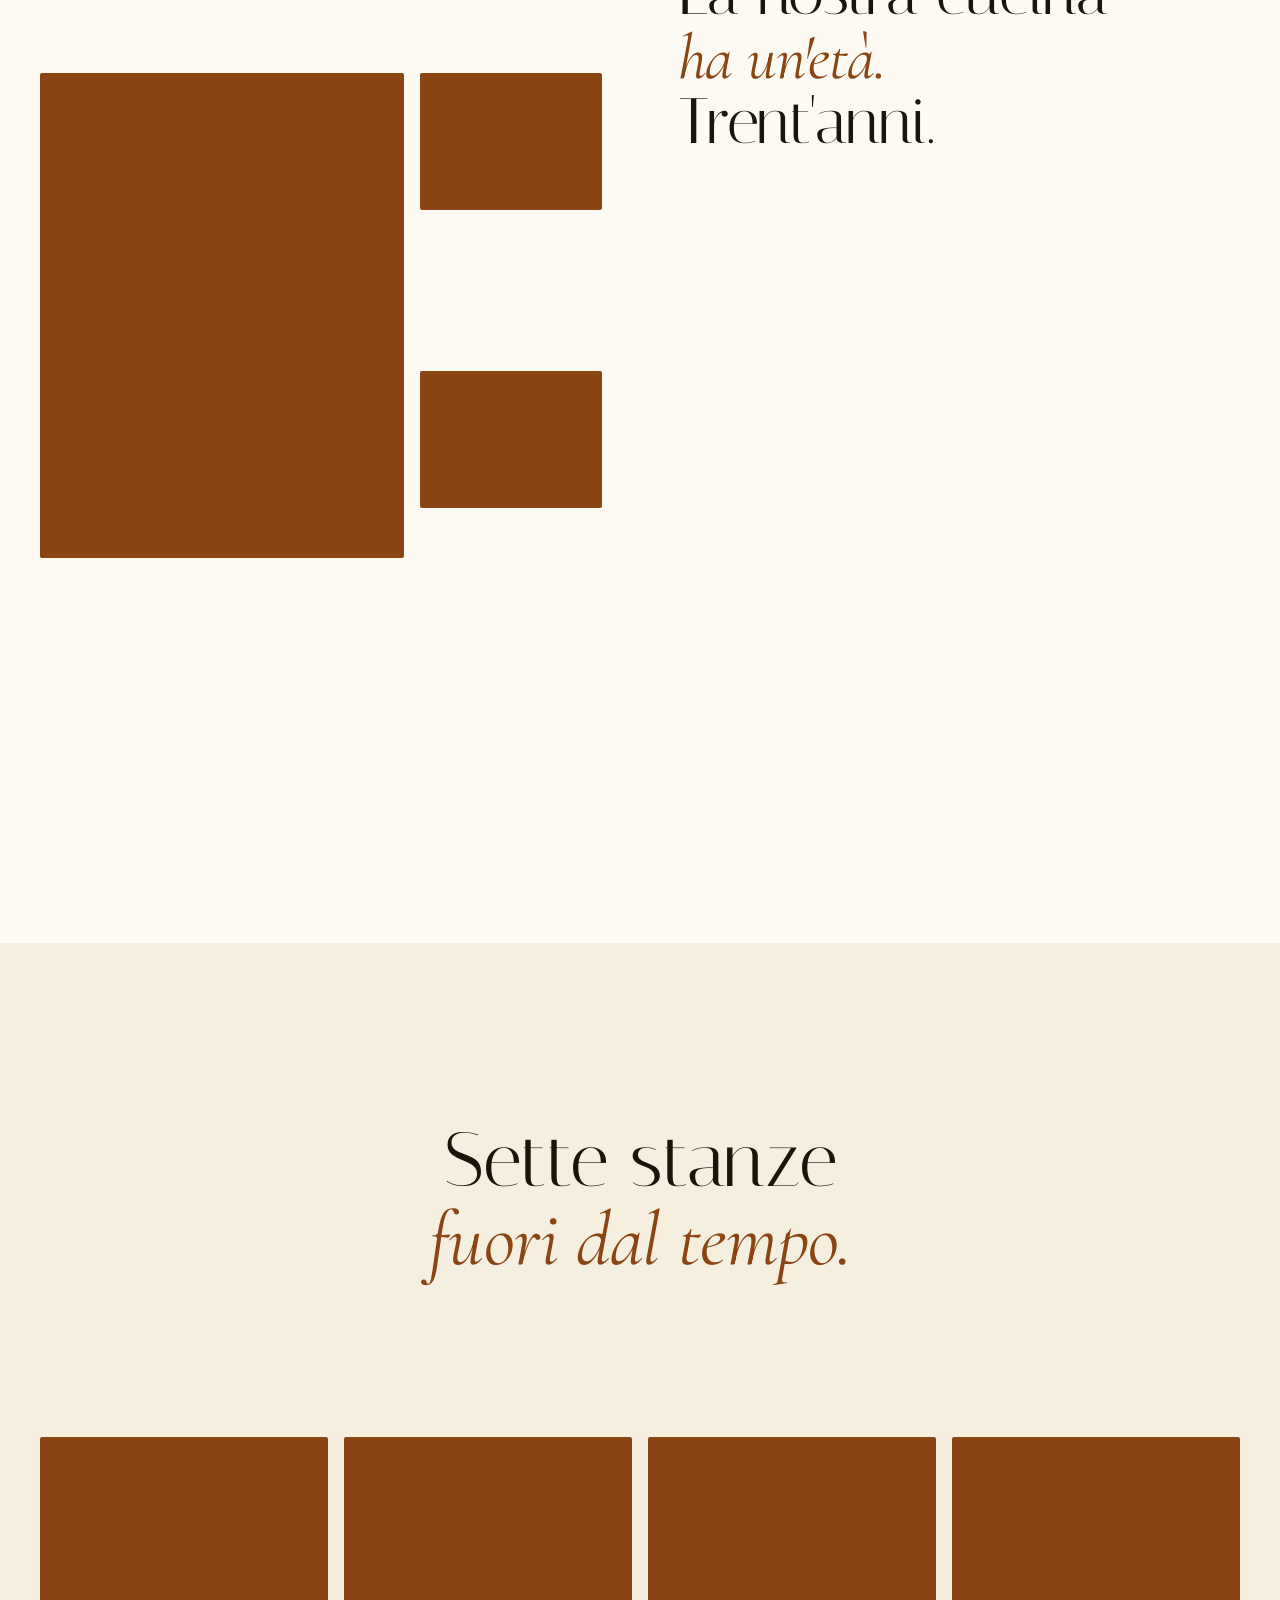
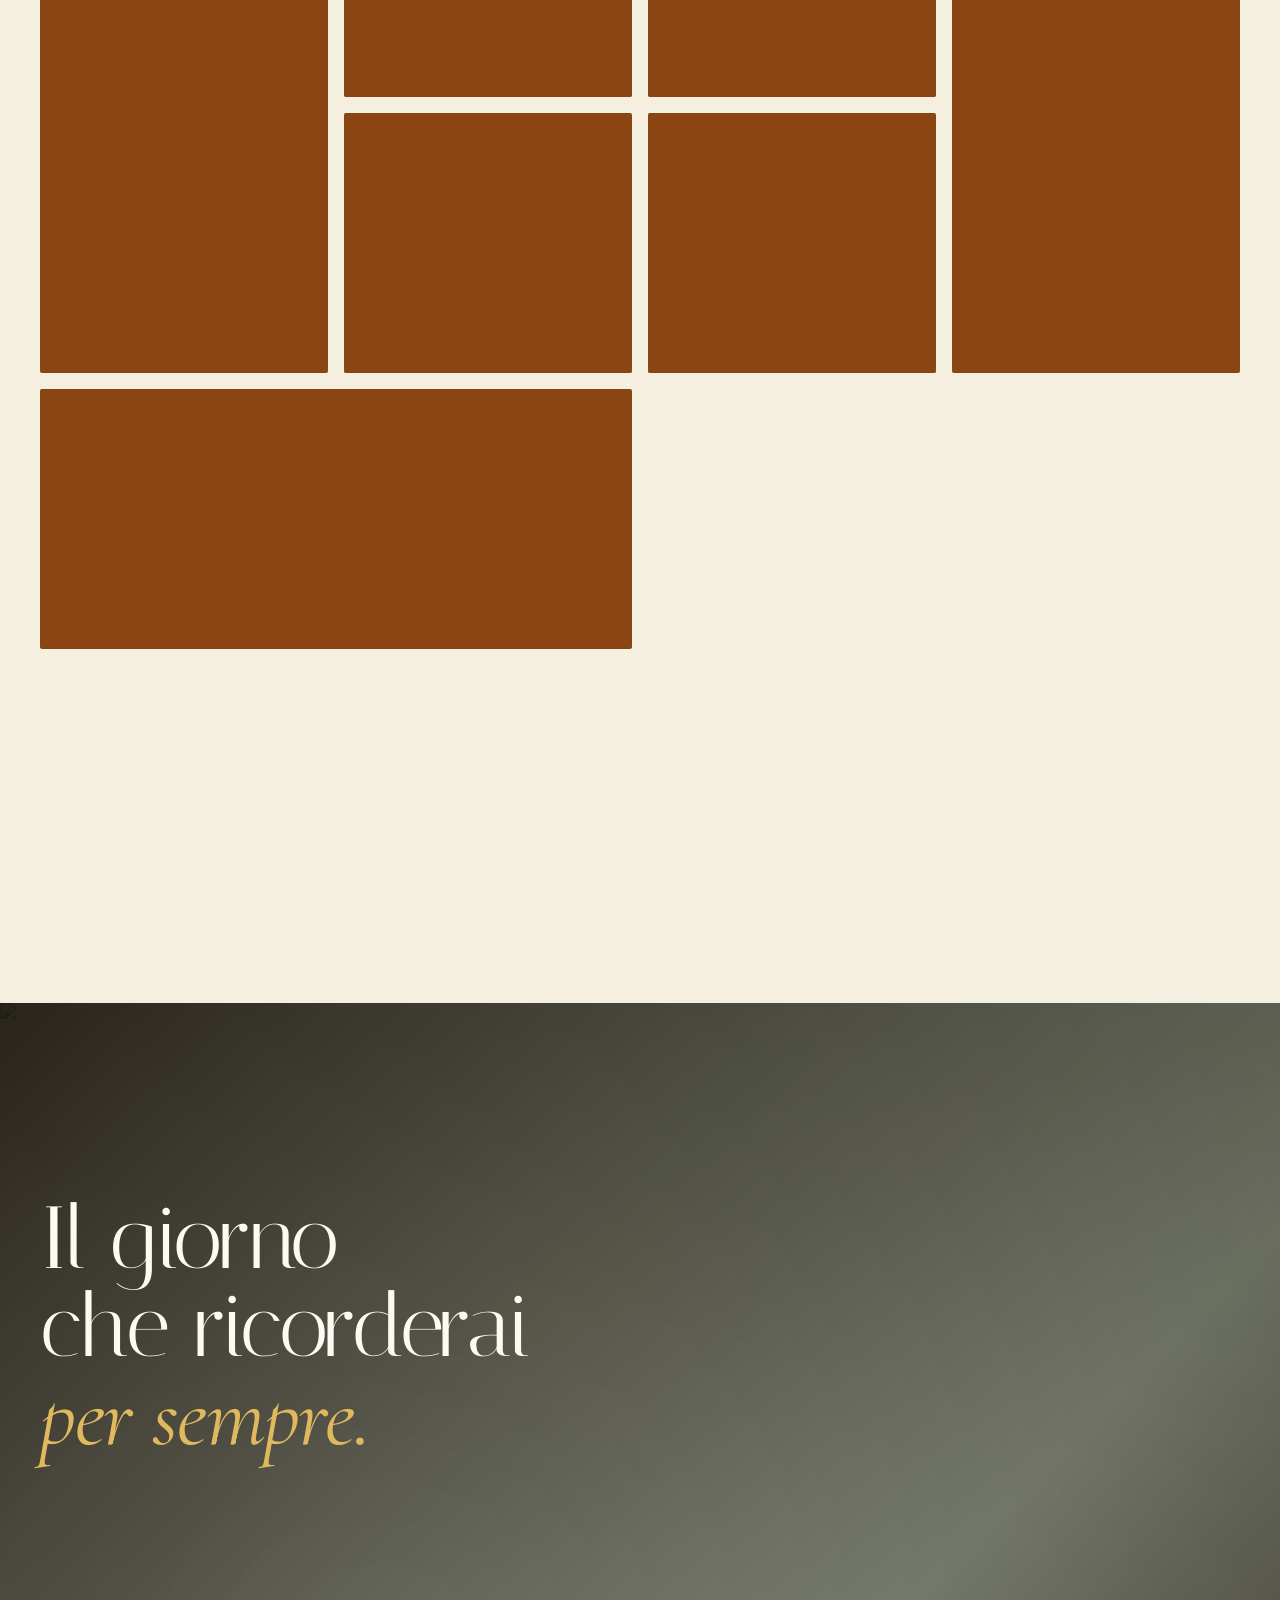
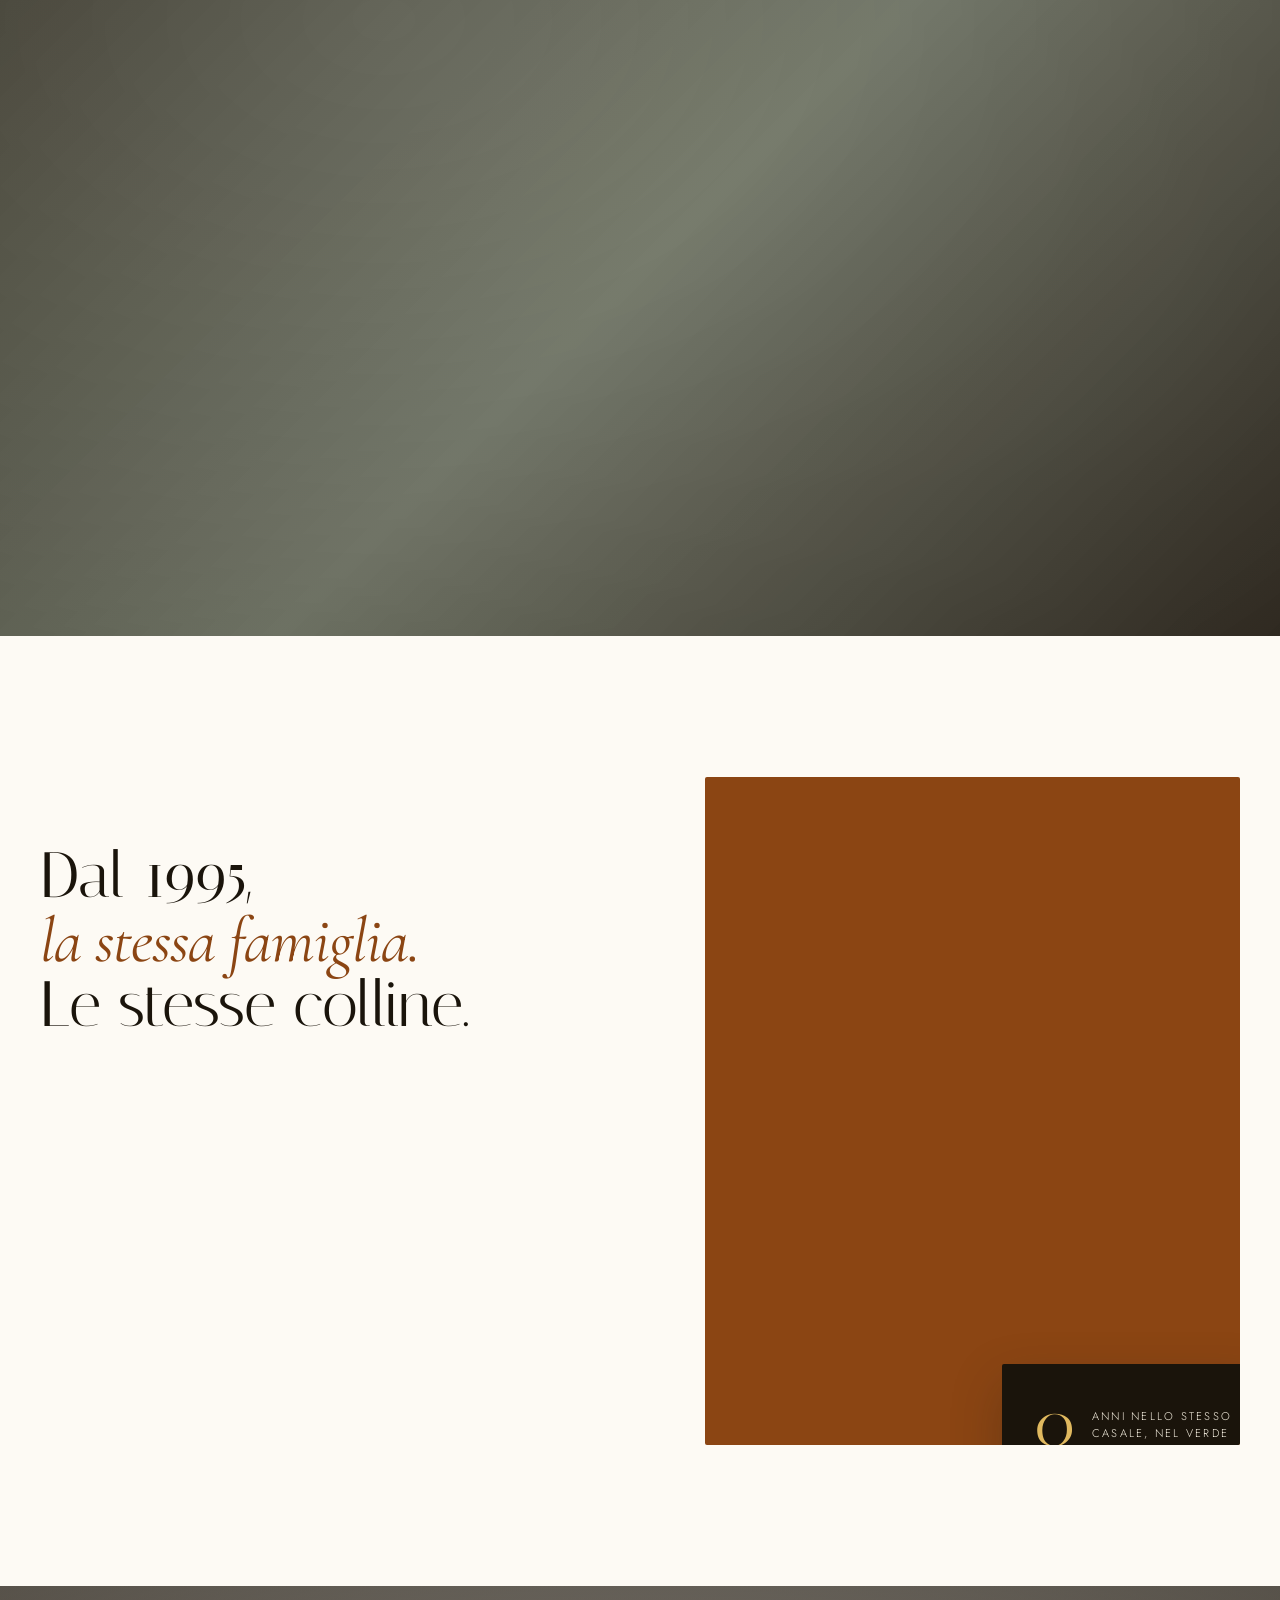
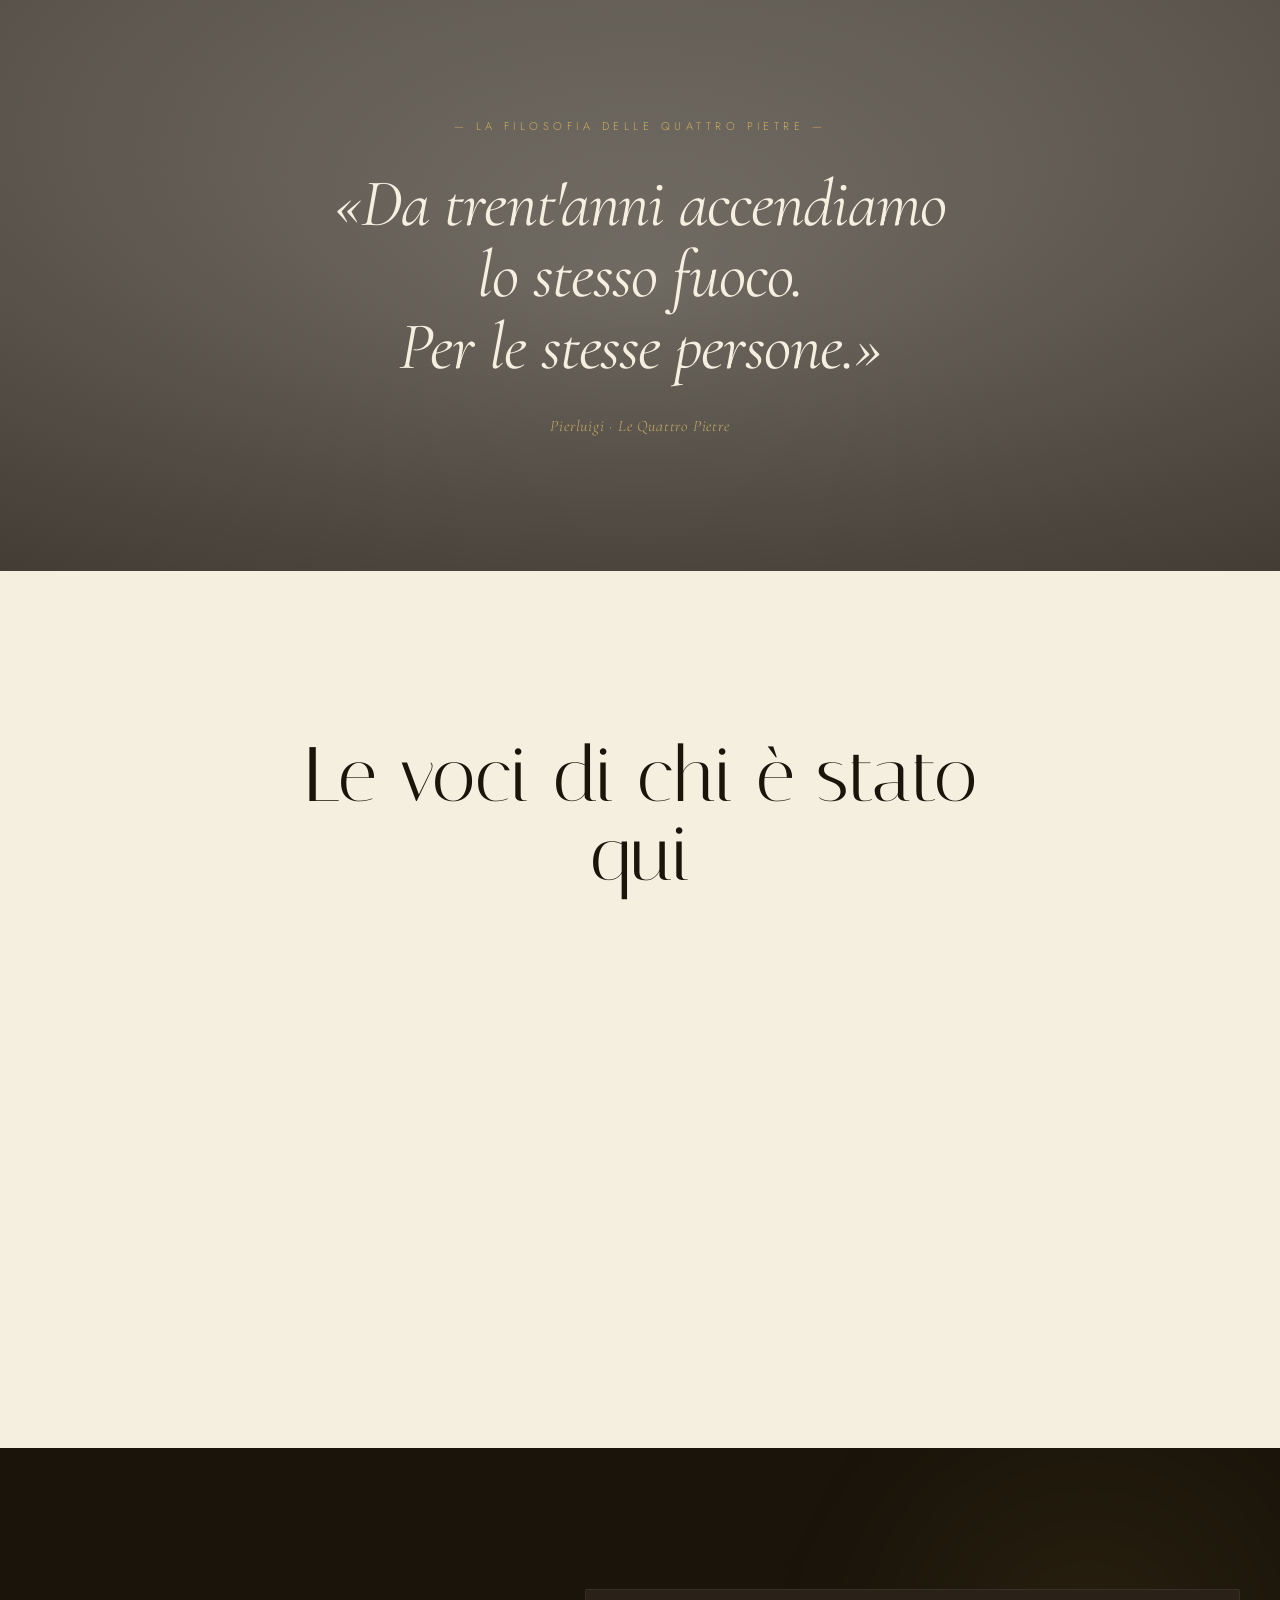
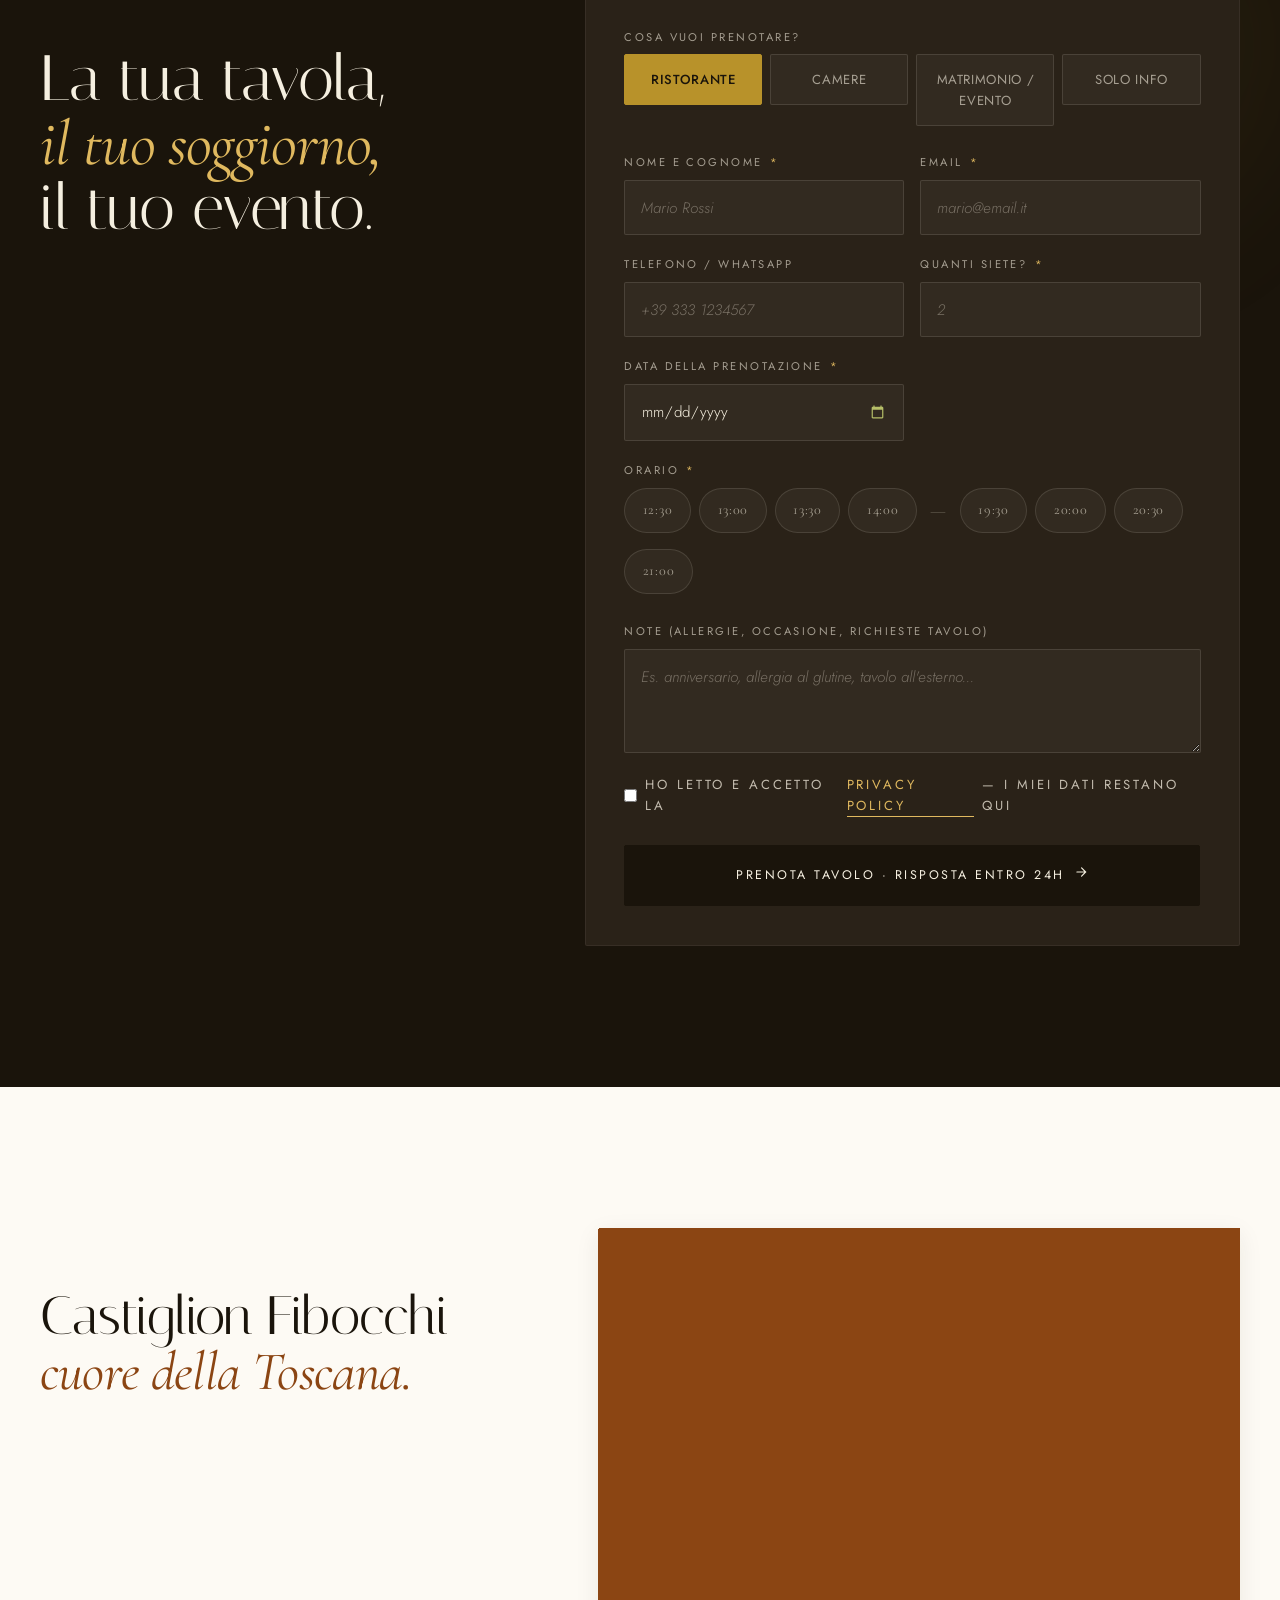
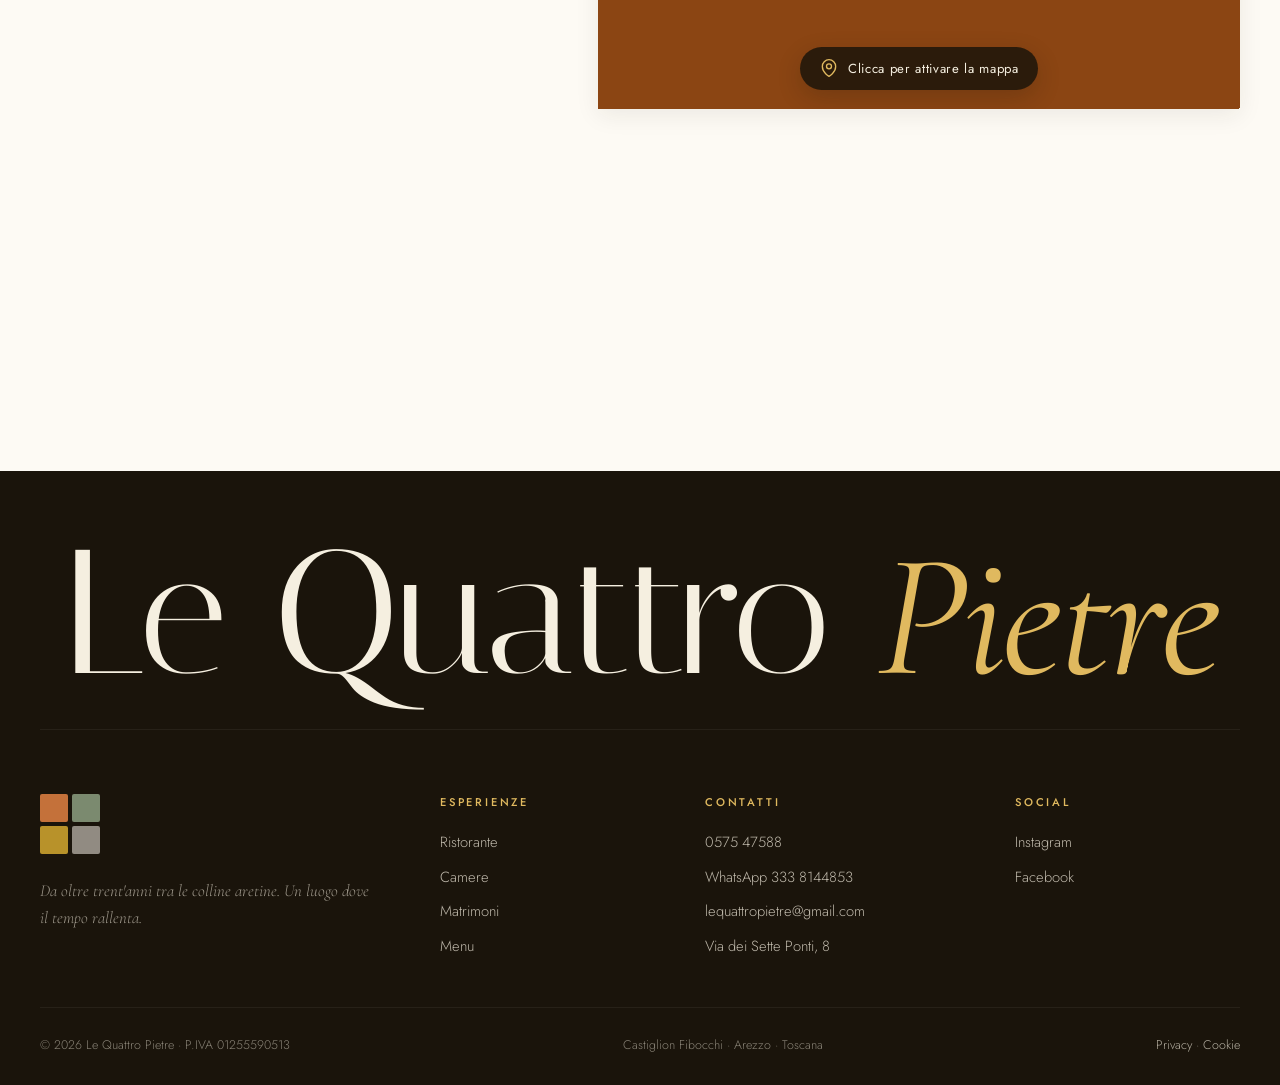
==== commit b5e70a95: "fix: 3 fix definitivi — preloader counter grande, foglie 32px, auto-rotate 2s+4s PRELOADER: - backgr" ====
--- a/index.html
+++ b/index.html
@@ -41,7 +41,7 @@
   <link rel="preconnect" href="https://fonts.gstatic.com" crossorigin>
   <link href="https://fonts.googleapis.com/css2?family=Cormorant+Garamond:ital,wght@0,300;0,400;0,500;0,600;0,700;1,300;1,400;1,500&family=Italiana&family=Jost:wght@300;400;500;600&display=swap" rel="stylesheet">
 
-  <link rel="stylesheet" href="style.css?v=20260520b">
+  <link rel="stylesheet" href="style.css?v=20260520c">
 
   <script src="https://cdn.jsdelivr.net/npm/gsap@3.12.5/dist/gsap.min.js"></script>
   <script src="https://cdn.jsdelivr.net/npm/gsap@3.12.5/dist/ScrollTrigger.min.js"></script>
@@ -912,6 +912,6 @@
     <img id="lbImage" src="" alt="">
   </div>
 
-  <script src="script.js?v=20260520b" defer></script>
+  <script src="script.js?v=20260520c" defer></script>
 </body>
 </html>
--- a/style.css
+++ b/style.css
@@ -2503,43 +2503,76 @@
 }
 
 /* ═══════════════════════════════════════════════════════════════════
-   FIX FINALE — preloader opaco, foglie visibili
+   ULTIMO BLOCCO — vince su TUTTO (cascata finale)
+   Le ultime regole nel file vincono per ordine di dichiarazione.
    ═══════════════════════════════════════════════════════════════════ */
 
-/* PRELOADER: completamente opaco con counter ben visibile (annulla see-through) */
+/* PRELOADER: SEMPRE opaco nero, counter 0-100% visibile */
 .preloader,
 .preloader.see-through {
-  background: var(--carbone) !important;
+  background: #1A140B !important;
+  background-image: none !important;
   backdrop-filter: none !important;
   -webkit-backdrop-filter: none !important;
 }
 .preloader .pl-curtain,
 .preloader.see-through .pl-curtain {
-  background: var(--carbone) !important;
-}
-
-/* FOGLIE D'ULIVO ben visibili (mobile + desktop) */
-.leaves { opacity: 1 !important; z-index: 2 !important; }
-.leaf, .leaf-1, .leaf-2, .leaf-3, .leaf-4, .leaf-5, .leaf-6 {
+  background: #1A140B !important;
+}
+.preloader .pl-counter,
+.preloader.see-through .pl-counter {
+  display: flex !important;
+  font-size: 1.6rem !important;
+  color: #E0B95F !important;
+  font-weight: 500 !important;
+  opacity: 1 !important;
+}
+.preloader #plCount {
+  font-size: 1.8rem !important;
+  letter-spacing: -0.02em;
+}
+.preloader .pl-pct {
+  font-size: 1.1rem !important;
+}
+
+/* FOGLIE D'ULIVO: ben visibili e curate */
+.leaves {
+  opacity: 1 !important;
+  z-index: 3 !important;
+}
+.leaf {
   display: block !important;
-  width: 28px !important;
-  height: 11px !important;
-}
+  width: 32px !important;
+  height: 12px !important;
+  filter: drop-shadow(0 2px 4px rgba(26,20,11,0.25));
+}
+.leaf-1, .leaf-2, .leaf-3, .leaf-4, .leaf-5, .leaf-6 {
+  display: block !important;
+}
+.leaf-4 { opacity: initial !important; }
+/* keyframe definitivo che vince sui precedenti */
 @keyframes leafFall {
-  0%   { top: -40px; opacity: 0; transform: translateX(0) rotate(0deg); }
-  5%   { opacity: 0.75; }
-  50%  { transform: translateX(50px) rotate(180deg); }
-  95%  { opacity: 0.65; }
-  100% { top: 105vh; opacity: 0; transform: translateX(-50px) rotate(360deg); }
-}
+  0%   { top: -50px; opacity: 0; transform: translateX(0) rotate(0deg); }
+  8%   { opacity: 0.85; }
+  50%  { transform: translateX(60px) rotate(180deg); }
+  92%  { opacity: 0.75; }
+  100% { top: 110vh; opacity: 0; transform: translateX(-60px) rotate(360deg); }
+}
+
+/* Mobile: foglie sempre piene visibili */
 @media (max-width: 768px) {
-  .leaf, .leaf-3, .leaf-5, .leaf-6 {
-    opacity: 0.7 !important;
-    width: 24px !important;
-    height: 10px !important;
-  }
-  .leaves { opacity: 1 !important; }
-}
+  .leaves { opacity: 1 !important; z-index: 3 !important; }
+  .leaf, .leaf-1, .leaf-2, .leaf-3, .leaf-4, .leaf-5, .leaf-6 {
+    width: 28px !important;
+    height: 11px !important;
+    display: block !important;
+  }
+}
+
+/* Hero: visibile DOPO che il preloader sparisce */
+.hero-slide { transition: opacity 1.4s var(--ease); }
+.hero-slide.active { opacity: 1 !important; }
+.hero-slide:not(.active) { opacity: 0 !important; }
 
 /* ═══════════════════════════════════════════════════════════════════
    MOBILE FIRST REWORK — iPhone optimization (vince su tutto)
